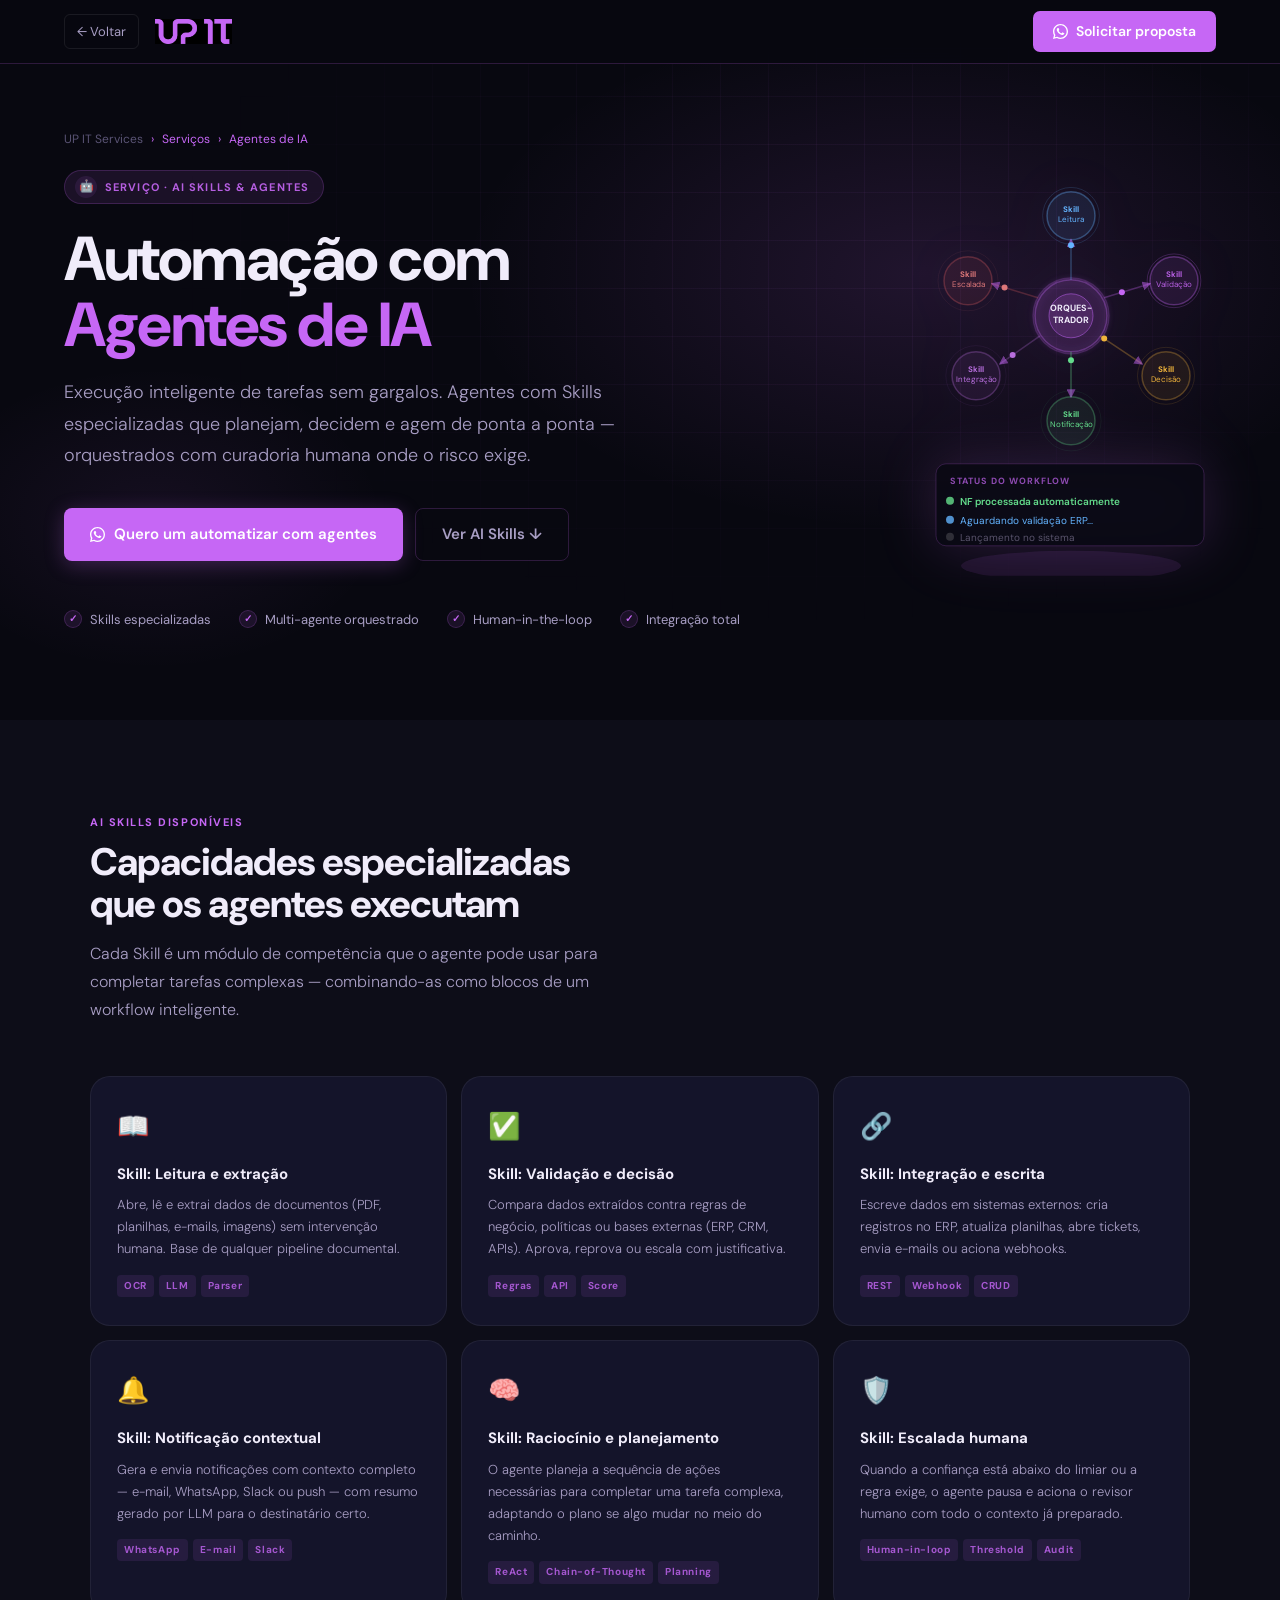
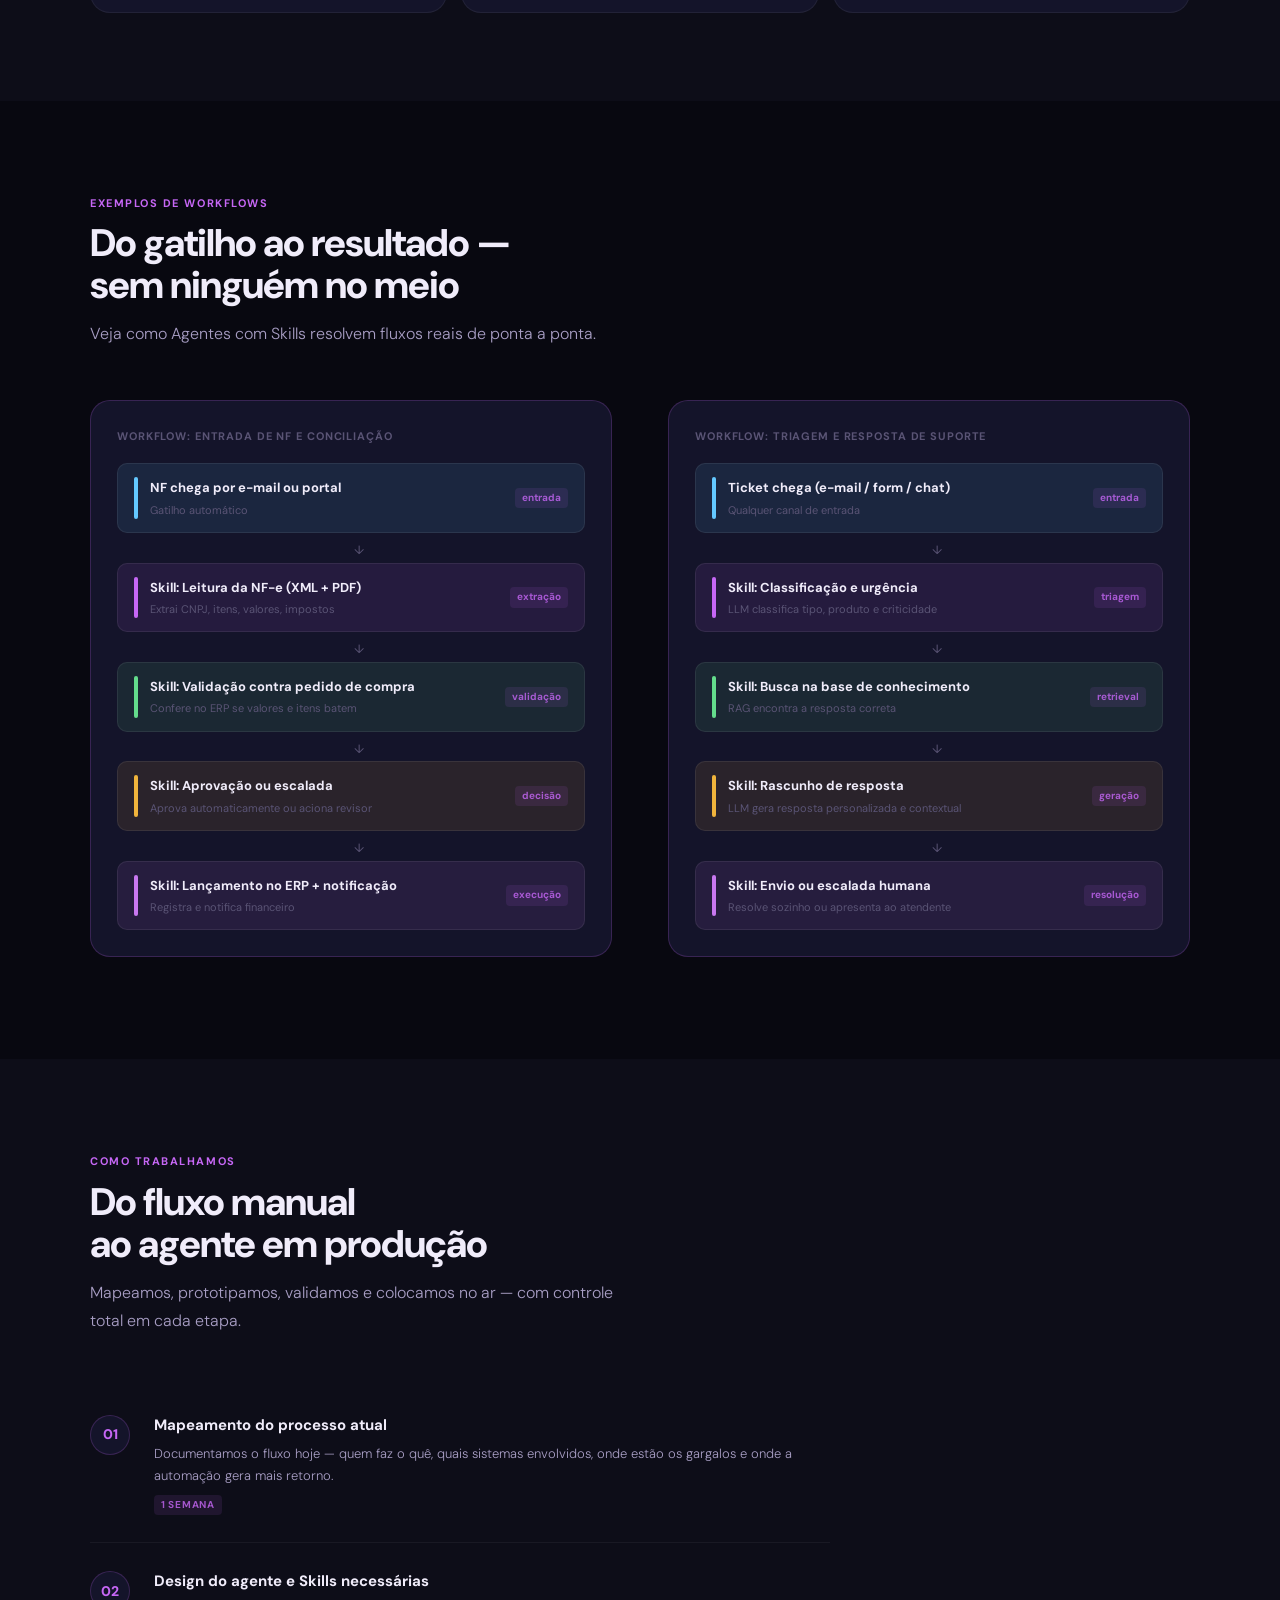
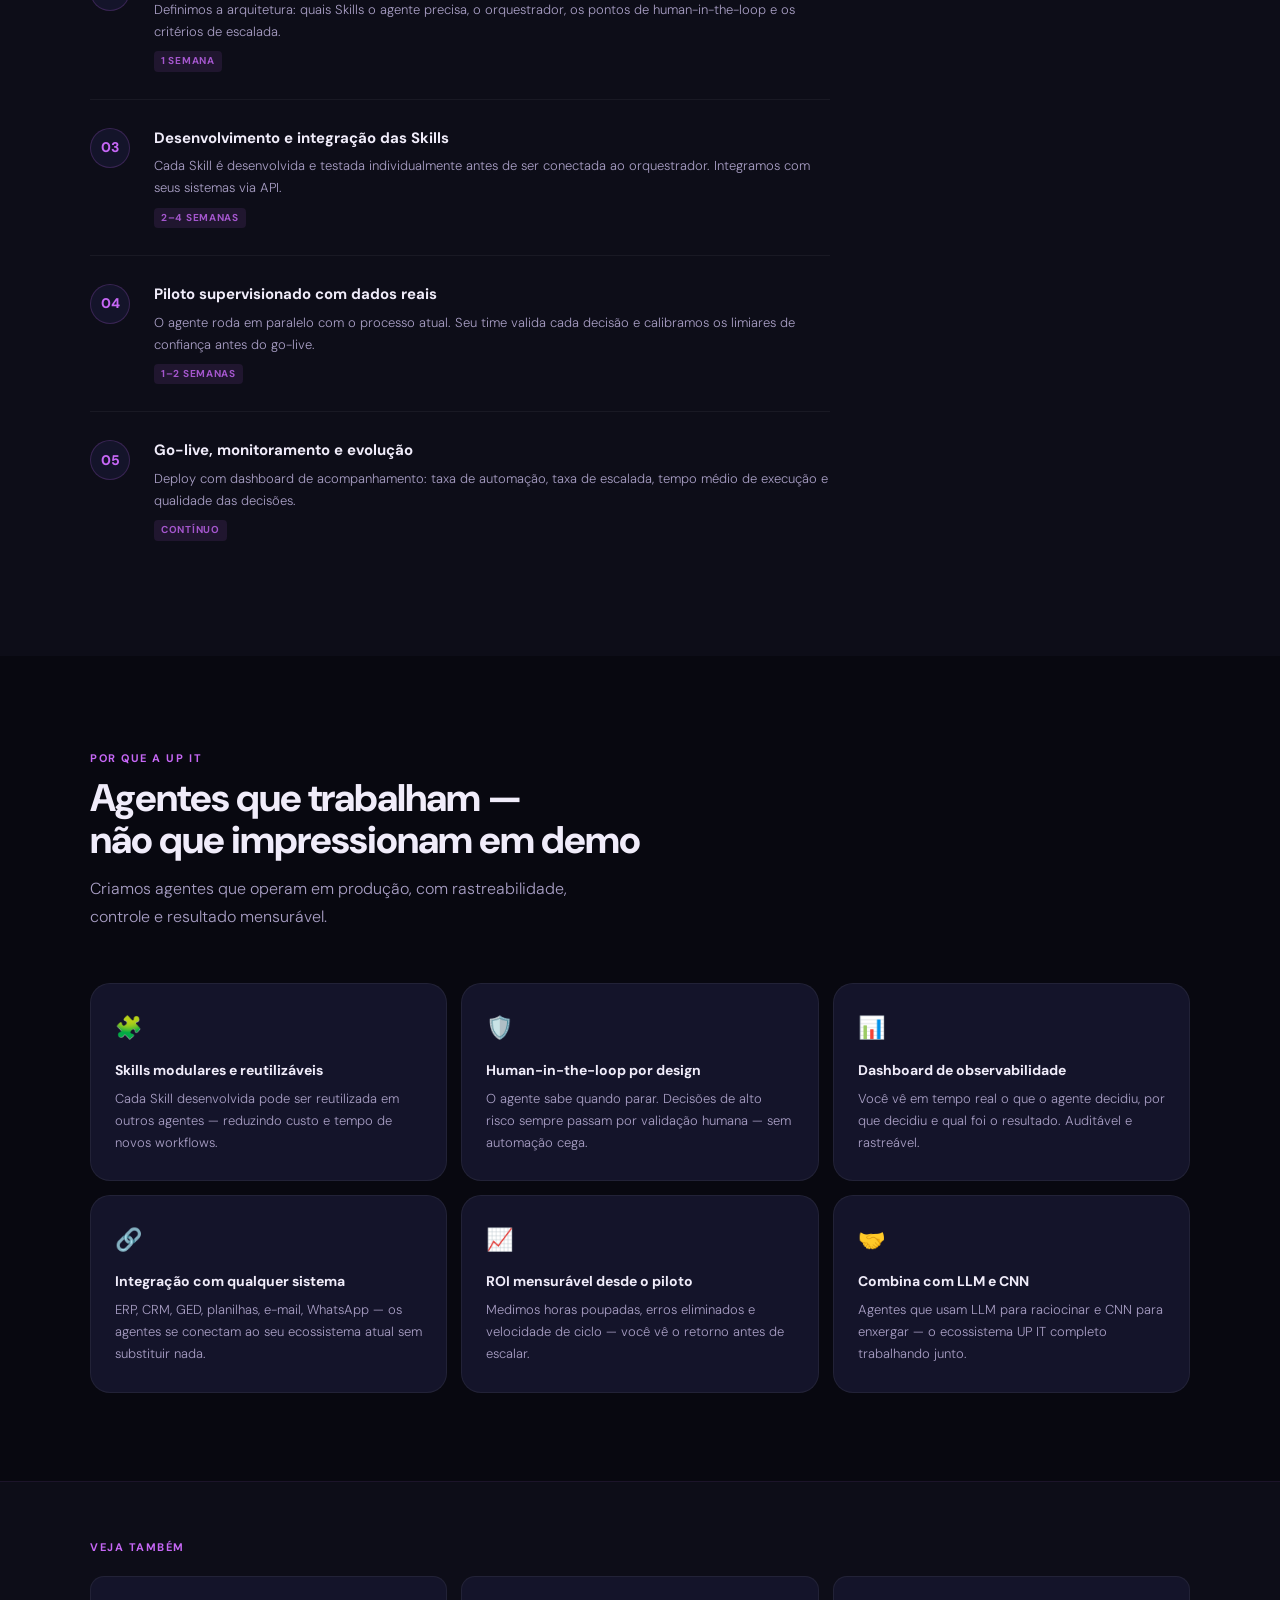
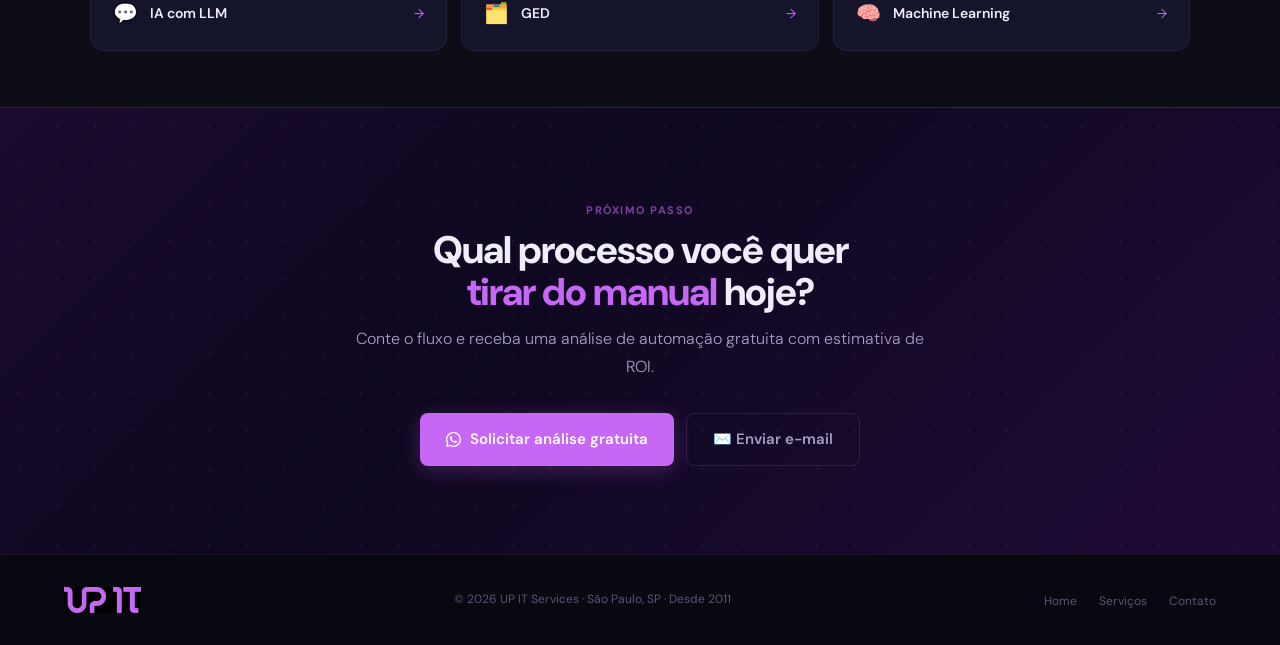
==== upit-agentes.html @ 04517df3 "Add initial landing pages" ====
<!DOCTYPE html>
<html lang="pt-BR">

<head>
  <meta charset="UTF-8">
  <meta name="viewport" content="width=device-width, initial-scale=1.0">
  <title>Automação com Agentes de IA (AI Skills) — UP IT Services</title>
  <meta name="description"
    content="Agentes de IA com Skills especializadas que executam tarefas complexas de ponta a ponta — sem gargalos humanos.">
  <link rel="preconnect" href="https://fonts.googleapis.com">
  <link rel="preconnect" href="https://fonts.gstatic.com" crossorigin>
  <link
    href="https://fonts.googleapis.com/css2?family=DM+Sans:opsz,wght@9..40,300;9..40,400;9..40,500;9..40,600;9..40,700;9..40,800&display=swap"
    rel="stylesheet">
  <style>
    *,
    *::before,
    *::after {
      box-sizing: border-box;
      margin: 0;
      padding: 0
    }

    :root {
      --pu: #c667f5;
      --pu-dim: rgba(198, 103, 245, .10);
      --pu-border: rgba(198, 103, 245, .20);
      --pu-glow: rgba(198, 103, 245, .28);
      --bg: #080810;
      --bg2: #0d0d18;
      --card: #14142a;
      --card2: #1a1a30;
      --t1: #f0ecfa;
      --t2: #a89ec4;
      --t3: #5a5475;
      --r: 12px;
      --rl: 20px;
    }

    html {
      scroll-behavior: smooth
    }

    body {
      background: var(--bg);
      color: var(--t1);
      font-family: 'DM Sans', sans-serif;
      font-size: 16px;
      line-height: 1.65;
      overflow-x: hidden;
      -webkit-font-smoothing: antialiased
    }

    nav {
      position: fixed;
      top: 0;
      left: 0;
      right: 0;
      z-index: 200;
      display: flex;
      align-items: center;
      justify-content: space-between;
      padding: 0 clamp(20px, 5vw, 72px);
      height: 64px;
      background: rgba(8, 8, 16, .85);
      backdrop-filter: blur(20px);
      border-bottom: 1px solid var(--pu-border)
    }

    .nav-left {
      display: flex;
      align-items: center;
      gap: 16px
    }

    .nav-back {
      display: inline-flex;
      align-items: center;
      gap: 7px;
      font-size: 13px;
      color: var(--t2);
      text-decoration: none;
      border: 1px solid rgba(255, 255, 255, .08);
      border-radius: 6px;
      padding: 6px 12px;
      transition: all .2s
    }

    .nav-back:hover {
      color: var(--t1);
      border-color: var(--pu-border)
    }

    .nav-cta {
      display: inline-flex;
      align-items: center;
      gap: 8px;
      background: var(--pu);
      color: #fff;
      font-size: 14px;
      font-weight: 600;
      padding: 9px 20px;
      border-radius: 7px;
      text-decoration: none;
      transition: opacity .2s, transform .15s
    }

    .nav-cta:hover {
      opacity: .88;
      transform: translateY(-1px)
    }

    .ico-wa {
      width: 15px;
      height: 15px;
      fill: currentColor;
      flex-shrink: 0
    }

    .hero {
      min-height: 78vh;
      display: flex;
      align-items: center;
      padding: 112px clamp(20px, 5vw, 72px) 72px;
      position: relative;
      overflow: hidden
    }

    .hero::before {
      content: '';
      position: absolute;
      inset: 0;
      pointer-events: none;
      background: radial-gradient(ellipse 55% 55% at 72% 38%, rgba(198, 103, 245, .13) 0%, transparent 65%),
        radial-gradient(ellipse 30% 35% at 12% 72%, rgba(198, 103, 245, .07) 0%, transparent 60%);
    }

    .hero::after {
      content: '';
      position: absolute;
      inset: 0;
      pointer-events: none;
      background-image: linear-gradient(rgba(198, 103, 245, .05) 1px, transparent 1px), linear-gradient(90deg, rgba(198, 103, 245, .05) 1px, transparent 1px);
      background-size: 48px 48px;
      mask-image: radial-gradient(ellipse 70% 70% at 65% 35%, black 20%, transparent 75%);
    }

    .hero-inner {
      position: relative;
      z-index: 2;
      max-width: 1200px;
      width: 100%;
      margin: 0 auto;
      display: grid;
      grid-template-columns: 1fr 300px;
      gap: 80px;
      align-items: center
    }

    .breadcrumb {
      display: flex;
      align-items: center;
      gap: 8px;
      font-size: 12px;
      color: var(--t3);
      margin-bottom: 20px;
      animation: up .6s ease both
    }

    .breadcrumb a {
      color: var(--t3);
      text-decoration: none;
      transition: color .2s
    }

    .breadcrumb a:hover {
      color: var(--pu)
    }

    .breadcrumb span {
      color: var(--pu)
    }

    .svc-eyebrow {
      display: inline-flex;
      align-items: center;
      gap: 8px;
      border: 1px solid var(--pu-border);
      background: var(--pu-dim);
      border-radius: 100px;
      padding: 5px 14px 5px 10px;
      margin-bottom: 22px;
      animation: up .6s .06s ease both
    }

    .svc-eyebrow-icon {
      width: 22px;
      height: 22px;
      border-radius: 50%;
      background: var(--pu-dim);
      display: flex;
      align-items: center;
      justify-content: center;
      font-size: 12px
    }

    .svc-eyebrow span {
      font-size: 11px;
      font-weight: 700;
      color: rgba(198, 103, 245, .9);
      letter-spacing: .1em;
      text-transform: uppercase
    }

    h1 {
      font-size: clamp(34px, 5vw, 62px);
      font-weight: 800;
      line-height: 1.06;
      letter-spacing: -1.5px;
      color: var(--t1);
      margin-bottom: 20px;
      animation: up .6s .12s ease both
    }

    h1 .pu {
      color: var(--pu)
    }

    .hero-desc {
      font-size: 18px;
      font-weight: 300;
      color: var(--t2);
      max-width: 560px;
      line-height: 1.75;
      margin-bottom: 36px;
      animation: up .6s .18s ease both
    }

    .hero-actions {
      display: flex;
      gap: 12px;
      flex-wrap: wrap;
      animation: up .6s .24s ease both
    }

    .btn {
      display: inline-flex;
      align-items: center;
      gap: 9px;
      padding: 13px 26px;
      border-radius: 8px;
      font-size: 15px;
      font-weight: 600;
      font-family: 'DM Sans', sans-serif;
      text-decoration: none;
      transition: all .2s;
      white-space: nowrap
    }

    .btn-fill {
      background: var(--pu);
      color: #fff;
      box-shadow: 0 4px 20px rgba(198, 103, 245, .25)
    }

    .btn-fill:hover {
      opacity: .88;
      transform: translateY(-2px);
      box-shadow: 0 10px 32px var(--pu-glow)
    }

    .btn-ghost {
      background: transparent;
      border: 1px solid var(--pu-border);
      color: var(--t2)
    }

    .btn-ghost:hover {
      border-color: rgba(198, 103, 245, .5);
      background: var(--pu-dim);
      color: var(--t1)
    }

    .trust-strip {
      display: flex;
      gap: 28px;
      margin-top: 48px;
      flex-wrap: wrap;
      animation: up .6s .3s ease both
    }

    .trust-item {
      display: flex;
      align-items: center;
      gap: 8px;
      font-size: 13px;
      color: var(--t2)
    }

    .trust-item::before {
      content: '✓';
      width: 18px;
      height: 18px;
      border-radius: 50%;
      background: var(--pu-dim);
      border: 1px solid var(--pu-border);
      display: flex;
      align-items: center;
      justify-content: center;
      font-size: 10px;
      color: var(--pu);
      font-weight: 800;
      flex-shrink: 0
    }

    @keyframes up {
      from {
        opacity: 0;
        transform: translateY(20px)
      }

      to {
        opacity: 1;
        transform: none
      }
    }

    .reveal {
      opacity: 0;
      transform: translateY(20px);
      transition: opacity .55s ease, transform .55s ease
    }

    .reveal.on {
      opacity: 1;
      transform: none
    }

    section {
      padding: 88px clamp(20px, 5vw, 72px)
    }

    .smax {
      max-width: 1100px;
      margin: 0 auto
    }

    .eyebrow {
      display: inline-block;
      font-size: 11px;
      font-weight: 700;
      letter-spacing: .14em;
      text-transform: uppercase;
      color: var(--pu);
      margin-bottom: 10px
    }

    h2 {
      font-size: clamp(26px, 3vw, 40px);
      font-weight: 800;
      letter-spacing: -1px;
      color: var(--t1);
      line-height: 1.1;
      margin-bottom: 14px
    }

    .slead {
      font-size: 16px;
      font-weight: 300;
      color: var(--t2);
      max-width: 540px;
      line-height: 1.75;
      margin-bottom: 52px
    }

    .grid3 {
      display: grid;
      grid-template-columns: repeat(auto-fit, minmax(300px, 1fr));
      gap: 14px
    }

    .grid2 {
      display: grid;
      grid-template-columns: 1fr 1fr;
      gap: 56px;
      align-items: start
    }

    @media(max-width:760px) {
      .grid2 {
        grid-template-columns: 1fr
      }
    }

    .card {
      background: var(--card);
      border: 1px solid rgba(255, 255, 255, .06);
      border-radius: var(--rl);
      padding: 28px 26px;
      position: relative;
      overflow: hidden;
      transition: border-color .25s, transform .25s
    }

    .card::after {
      content: '';
      position: absolute;
      top: 0;
      left: 0;
      right: 0;
      height: 2px;
      background: linear-gradient(90deg, var(--pu), transparent);
      opacity: 0;
      transition: opacity .25s
    }

    .card:hover {
      border-color: var(--pu-border);
      transform: translateY(-3px)
    }

    .card:hover::after {
      opacity: 1
    }

    .card-icon {
      font-size: 26px;
      margin-bottom: 14px
    }

    .card h3 {
      font-size: 15px;
      font-weight: 700;
      color: var(--t1);
      margin-bottom: 8px
    }

    .card p {
      font-size: 13px;
      font-weight: 300;
      color: var(--t2);
      line-height: 1.7
    }

    .tags {
      display: flex;
      flex-wrap: wrap;
      gap: 5px;
      margin-top: 14px
    }

    .tag {
      font-size: 10px;
      font-weight: 700;
      letter-spacing: .06em;
      color: rgba(198, 103, 245, .8);
      background: var(--pu-dim);
      border-radius: 4px;
      padding: 3px 7px
    }

    .sector {
      font-size: 10px;
      font-weight: 700;
      letter-spacing: .1em;
      text-transform: uppercase;
      color: rgba(198, 103, 245, .75);
      background: var(--pu-dim);
      border-radius: 4px;
      padding: 3px 8px;
      align-self: flex-start;
      display: inline-block;
      margin-bottom: 8px
    }

    .process-steps {
      display: flex;
      flex-direction: column;
      max-width: 740px
    }

    .pstep {
      display: flex;
      gap: 24px;
      align-items: flex-start;
      padding: 26px 0;
      border-bottom: 1px solid rgba(255, 255, 255, .05)
    }

    .pstep:last-child {
      border-bottom: none
    }

    .pstep:hover .pnum {
      background: var(--pu);
      color: #fff;
      border-color: var(--pu)
    }

    .pnum {
      flex-shrink: 0;
      width: 40px;
      height: 40px;
      border-radius: 50%;
      background: var(--card);
      border: 1px solid var(--pu-border);
      display: flex;
      align-items: center;
      justify-content: center;
      font-size: 14px;
      font-weight: 800;
      color: var(--pu);
      transition: all .2s;
      margin-top: 2px
    }

    .pstep h3 {
      font-size: 15px;
      font-weight: 700;
      color: var(--t1);
      margin-bottom: 5px
    }

    .pstep p {
      font-size: 13px;
      font-weight: 300;
      color: var(--t2);
      line-height: 1.7
    }

    .ptag {
      display: inline-block;
      font-size: 10px;
      font-weight: 700;
      letter-spacing: .07em;
      text-transform: uppercase;
      color: rgba(198, 103, 245, .8);
      background: var(--pu-dim);
      border-radius: 4px;
      padding: 2px 7px;
      margin-top: 8px
    }

    .diffs-grid {
      display: grid;
      grid-template-columns: repeat(3, 1fr);
      gap: 14px
    }

    @media(max-width:760px) {
      .diffs-grid {
        grid-template-columns: 1fr
      }
    }

    .diff-card {
      background: var(--card);
      border: 1px solid rgba(255, 255, 255, .06);
      border-radius: var(--rl);
      padding: 26px 24px;
      transition: border-color .2s
    }

    .diff-card:hover {
      border-color: var(--pu-border)
    }

    .diff-card .di {
      font-size: 22px;
      margin-bottom: 12px
    }

    .diff-card h3 {
      font-size: 14px;
      font-weight: 700;
      color: var(--t1);
      margin-bottom: 6px
    }

    .diff-card p {
      font-size: 13px;
      font-weight: 300;
      color: var(--t2);
      line-height: 1.7
    }

    .tech-group {
      margin-bottom: 24px
    }

    .tgl {
      font-size: 11px;
      font-weight: 700;
      letter-spacing: .1em;
      text-transform: uppercase;
      color: var(--t3);
      margin-bottom: 10px
    }

    .tech-pills {
      display: flex;
      flex-wrap: wrap;
      gap: 8px
    }

    .tpill {
      font-size: 12px;
      font-weight: 500;
      color: var(--t2);
      background: var(--card);
      border: 1px solid rgba(255, 255, 255, .07);
      border-radius: 6px;
      padding: 7px 13px;
      transition: all .2s;
      cursor: default
    }

    .tpill:hover,
    .tpill.h {
      color: rgba(198, 103, 245, .9);
      background: var(--pu-dim);
      border-color: var(--pu-border)
    }

    .flow-card {
      background: var(--card);
      border: 1px solid var(--pu-border);
      border-radius: var(--rl);
      padding: 26px
    }

    .flow-title {
      font-size: 11px;
      font-weight: 700;
      letter-spacing: .08em;
      text-transform: uppercase;
      color: var(--t3);
      margin-bottom: 18px
    }

    .fl {
      border-radius: 10px;
      padding: 13px 16px;
      margin-bottom: 8px;
      display: flex;
      align-items: center;
      gap: 12px;
      border: 1px solid rgba(255, 255, 255, .07);
      transition: border-color .2s, transform .15s;
      cursor: default
    }

    .fl:last-child {
      margin-bottom: 0
    }

    .fl:hover {
      border-color: var(--pu-border);
      transform: translateX(4px)
    }

    .fl-bar {
      width: 4px;
      border-radius: 2px;
      align-self: stretch;
      flex-shrink: 0
    }

    .fa {
      background: rgba(100, 200, 255, .1)
    }

    .fa .fl-bar {
      background: #64c8ff
    }

    .fb {
      background: rgba(198, 103, 245, .1)
    }

    .fb .fl-bar {
      background: var(--pu)
    }

    .fc {
      background: rgba(100, 220, 140, .1)
    }

    .fc .fl-bar {
      background: #64dc8c
    }

    .fd {
      background: rgba(240, 180, 60, .1)
    }

    .fd .fl-bar {
      background: #f0b43c
    }

    .fe {
      background: rgba(200, 120, 240, .1)
    }

    .fe .fl-bar {
      background: #c878f0
    }

    .fl-name {
      font-size: 13px;
      font-weight: 700;
      color: var(--t1)
    }

    .fl-desc {
      font-size: 11px;
      color: var(--t3);
      margin-top: 2px
    }

    .fl-tag {
      font-size: 10px;
      font-weight: 700;
      padding: 2px 7px;
      border-radius: 4px;
      background: var(--pu-dim);
      color: rgba(198, 103, 245, .8)
    }

    .fl-arrow {
      text-align: center;
      color: var(--t3);
      font-size: 12px;
      padding-left: 16px;
      margin: 2px 0
    }

    .cta-final {
      background: linear-gradient(135deg, #1a0a2e 0%, #0f0820 40%, #1e0a35 100%);
      border-top: 1px solid var(--pu-border);
      padding: 88px clamp(20px, 5vw, 72px);
      text-align: center;
      position: relative;
      overflow: hidden
    }

    .cta-final::before {
      content: '';
      position: absolute;
      inset: 0;
      background-image: radial-gradient(circle, rgba(198, 103, 245, .1) 1px, transparent 1px);
      background-size: 38px 38px;
      pointer-events: none
    }

    .cta-inner {
      position: relative;
      z-index: 1;
      max-width: 580px;
      margin: 0 auto
    }

    .cta-inner h2 {
      margin-bottom: 12px
    }

    .cta-inner .pu {
      color: var(--pu)
    }

    .cta-inner p {
      font-size: 16px;
      font-weight: 300;
      color: var(--t2);
      margin-bottom: 32px;
      line-height: 1.75
    }

    .cta-actions {
      display: flex;
      gap: 12px;
      justify-content: center;
      flex-wrap: wrap
    }

    footer {
      background: var(--bg);
      border-top: 1px solid rgba(198, 103, 245, .1);
      padding: 32px clamp(20px, 5vw, 72px);
      display: flex;
      flex-wrap: wrap;
      justify-content: space-between;
      align-items: center;
      gap: 16px
    }

    footer p {
      font-size: 12px;
      color: var(--t3)
    }

    .flinks {
      display: flex;
      gap: 22px;
      list-style: none
    }

    .flinks a {
      font-size: 12px;
      color: var(--t3);
      text-decoration: none;
      transition: color .2s
    }

    .flinks a:hover {
      color: var(--t2)
    }

    @media(max-width:600px) {
      .nav-cta span {
        display: none
      }
    }


    .chat-bubble {
      border-radius: 14px;
      padding: 12px 16px;
      font-size: 12px;
      line-height: 1.5;
      animation: float 4s ease-in-out infinite
    }

    .cb-user {
      background: var(--card2);
      border: 1px solid var(--pu-border);
      color: var(--t2);
      border-bottom-right-radius: 4px;
      align-self: flex-end;
      animation-delay: .5s
    }

    .cb-ai {
      background: rgba(198, 103, 245, .12);
      border: 1px solid var(--pu-border);
      color: var(--t1);
      border-bottom-left-radius: 4px
    }

    .cb-ai strong {
      color: var(--pu);
      display: block;
      font-size: 10px;
      font-weight: 700;
      letter-spacing: .06em;
      text-transform: uppercase;
      margin-bottom: 4px
    }

    .cb-typing {
      display: flex;
      gap: 4px;
      padding: 10px 14px
    }

    .cb-typing span {
      width: 7px;
      height: 7px;
      border-radius: 50%;
      background: var(--pu);
      animation: blink 1.2s infinite
    }

    .cb-typing span:nth-child(2) {
      animation-delay: .2s
    }

    .cb-typing span:nth-child(3) {
      animation-delay: .4s
    }

    @keyframes blink {

      0%,
      80%,
      100% {
        opacity: .2
      }

      40% {
        opacity: 1
      }
    }

    @keyframes float {

      0%,
      100% {
        transform: translateY(0)
      }

      50% {
        transform: translateY(-8px)
      }
    }

    .also {
      background: var(--bg2);
      padding: 56px clamp(20px, 5vw, 72px);
      border-top: 1px solid rgba(198, 103, 245, .08)
    }

    .also-inner {
      max-width: 1100px;
      margin: 0 auto
    }

    .also-label {
      font-size: 11px;
      font-weight: 700;
      letter-spacing: .14em;
      text-transform: uppercase;
      color: var(--pu);
      margin-bottom: 20px;
      display: block
    }

    .also-grid {
      display: flex;
      gap: 14px;
      flex-wrap: wrap
    }

    .also-card {
      flex: 1;
      min-width: 200px;
      background: var(--card);
      border: 1px solid rgba(255, 255, 255, .06);
      border-radius: 14px;
      padding: 20px 22px;
      text-decoration: none;
      display: flex;
      align-items: center;
      gap: 12px;
      transition: border-color .2s, transform .2s
    }

    .also-card:hover {
      border-color: var(--pu-border);
      transform: translateY(-2px)
    }

    .also-icon {
      font-size: 20px;
      flex-shrink: 0
    }

    .also-name {
      font-size: 14px;
      font-weight: 600;
      color: var(--t1)
    }

    .also-arr {
      font-size: 13px;
      color: var(--pu);
      margin-left: auto
    }


    .hero {
      min-height: 80vh;
      display: flex;
      align-items: center;
      padding: 120px clamp(20px, 5vw, 72px) 80px;
      position: relative;
      overflow: hidden
    }

    /* agentes hero visual */
    .hero-agt-visual {
      position: absolute;
      right: 0;
      top: 50%;
      transform: translateY(-50%);
      z-index: 1;
      pointer-events: none;
      width: 290px
    }

    @media(max-width:900px) {
      .hero-inner {
        grid-template-columns: 1fr;
        gap: 48px
      }

      .hero-agt-visual {
        display: none
      }
    }

    .agt-svg-wrap {
      filter: drop-shadow(0 0 28px rgba(198, 103, 245, .2));
      animation: agtfloat 4.5s ease-in-out infinite
    }

    @keyframes agtfloat {

      0%,
      100% {
        transform: translateY(0)
      }

      50% {
        transform: translateY(-10px)
      }
    }
  </style>
</head>

<body>
  <nav>
    <div class="nav-left">
      <a href="upit-landingpage-v3.html" class="nav-back">← Voltar</a>
      <a href="upit-landingpage-v3.html"><img
          src="[data-uri]"
          alt="UP IT Services" style="height:26px;width:auto;display:block;object-fit:contain"></a>
    </div>
    <a href="https://wa.me/5511992052669?text=Olá%2C+Up+It!+Tenho+interesse+em+Automação+com+Agentes+de+IA."
      class="nav-cta" aria-label="Falar com a UP IT Services pelo WhatsApp" target="_blank" rel="noopener noreferrer"><svg class="ico-wa" viewBox="0 0 24 24">
        <path
          d="M17.472 14.382c-.297-.149-1.758-.867-2.03-.967-.273-.099-.471-.148-.67.15-.197.297-.767.966-.94 1.164-.173.199-.347.223-.644.075-.297-.15-1.255-.463-2.39-1.475-.883-.788-1.48-1.761-1.653-2.059-.173-.297-.018-.458.13-.606.134-.133.298-.347.446-.52.149-.174.198-.298.298-.497.099-.198.05-.371-.025-.52-.075-.149-.669-1.612-.916-2.207-.242-.579-.487-.5-.669-.51-.173-.008-.371-.01-.57-.01-.198 0-.52.074-.792.372-.272.297-1.04 1.016-1.04 2.479 0 1.462 1.065 2.875 1.213 3.074.149.198 2.096 3.2 5.077 4.487.709.306 1.262.489 1.694.625.712.227 1.36.195 1.871.118.571-.085 1.758-.719 2.006-1.413.248-.694.248-1.289.173-1.413-.074-.124-.272-.198-.57-.347zM12 0C5.373 0 0 5.373 0 12c0 2.117.554 4.103 1.523 5.83L0 24l6.335-1.661A11.945 11.945 0 0012 24c6.627 0 12-5.373 12-12S18.627 0 12 0zm0 21.818a9.797 9.797 0 01-5.001-1.374l-.358-.213-3.761.986 1.003-3.669-.234-.377A9.795 9.795 0 012.182 12C2.182 6.59 6.59 2.182 12 2.182S21.818 6.59 21.818 12 17.41 21.818 12 21.818z" />
      </svg><span>Solicitar proposta</span></a>
  </nav>

  <section class="hero">
    <div class="hero-inner">
      <div>
        <div class="breadcrumb"><a href="upit-landingpage-v3.html">UP IT
            Services</a><span>›</span><span>Serviços</span><span>›</span><span>Agentes de IA</span></div>
        <div class="svc-eyebrow">
          <div class="svc-eyebrow-icon">🤖</div><span>Serviço · AI Skills &amp; Agentes</span>
        </div>
        <h1>Automação com<br><span class="pu">Agentes de IA</span></h1>
        <p class="hero-desc">Execução inteligente de tarefas sem gargalos. Agentes com Skills especializadas que planejam,
          decidem e agem de ponta a ponta — orquestrados com curadoria humana onde o risco exige.</p>
        <div class="hero-actions">
          <a href="https://wa.me/5511992052669?text=Olá%2C+Up+It!+Tenho+interesse+em+Automação+com+Agentes+de+IA."
            class="btn btn-fill" target="_blank" rel="noopener noreferrer"><svg class="ico-wa" viewBox="0 0 24 24">
              <path
                d="M17.472 14.382c-.297-.149-1.758-.867-2.03-.967-.273-.099-.471-.148-.67.15-.197.297-.767.966-.94 1.164-.173.199-.347.223-.644.075-.297-.15-1.255-.463-2.39-1.475-.883-.788-1.48-1.761-1.653-2.059-.173-.297-.018-.458.13-.606.134-.133.298-.347.446-.52.149-.174.198-.298.298-.497.099-.198.05-.371-.025-.52-.075-.149-.669-1.612-.916-2.207-.242-.579-.487-.5-.669-.51-.173-.008-.371-.01-.57-.01-.198 0-.52.074-.792.372-.272.297-1.04 1.016-1.04 2.479 0 1.462 1.065 2.875 1.213 3.074.149.198 2.096 3.2 5.077 4.487.709.306 1.262.489 1.694.625.712.227 1.36.195 1.871.118.571-.085 1.758-.719 2.006-1.413.248-.694.248-1.289.173-1.413-.074-.124-.272-.198-.57-.347zM12 0C5.373 0 0 5.373 0 12c0 2.117.554 4.103 1.523 5.83L0 24l6.335-1.661A11.945 11.945 0 0012 24c6.627 0 12-5.373 12-12S18.627 0 12 0zm0 21.818a9.797 9.797 0 01-5.001-1.374l-.358-.213-3.761.986 1.003-3.669-.234-.377A9.795 9.795 0 012.182 12C2.182 6.59 6.59 2.182 12 2.182S21.818 6.59 21.818 12 17.41 21.818 12 21.818z" />
            </svg>Quero um automatizar com agentes</a>
          <a href="#skills" class="btn btn-ghost">Ver AI Skills ↓</a>
        </div>
        <div class="trust-strip">
          <div class="trust-item">Skills especializadas</div>
          <div class="trust-item">Multi-agente orquestrado</div>
          <div class="trust-item">Human-in-the-loop</div>
          <div class="trust-item">Integração total</div>
        </div>
      </div>
      <div class="hero-agt-visual" aria-hidden="true">
      <div class="agt-svg-wrap">
        <svg width="290" height="400" viewBox="0 0 290 400" fill="none" xmlns="http://www.w3.org/2000/svg">
          <defs>
            <filter id="agtglow">
              <feGaussianBlur stdDeviation="3" result="b" />
              <feMerge>
                <feMergeNode in="b" />
                <feMergeNode in="SourceGraphic" />
              </feMerge>
            </filter>
            <marker id="agtarr" markerWidth="6" markerHeight="6" refX="5" refY="3" orient="auto">
              <path d="M0,0 L6,3 L0,6 Z" fill="rgba(198,103,245,0.5)" />
            </marker>
          </defs>
          <circle cx="145" cy="140" r="36" fill="rgba(198,103,245,0.08)" stroke="rgba(198,103,245,0.35)"
            stroke-width="1.5" filter="url(#agtglow)" />
          <circle cx="145" cy="140" r="36" fill="none" stroke="rgba(198,103,245,0.5)" stroke-width="1.5" opacity="0">
            <animate attributeName="r" values="36;50;36" dur="3s" repeatCount="indefinite" />
            <animate attributeName="opacity" values="0.5;0;0.5" dur="3s" repeatCount="indefinite" />
          </circle>
          <circle cx="145" cy="140" r="22" fill="rgba(198,103,245,0.15)" stroke="rgba(198,103,245,0.5)"
            stroke-width="1" />
          <text x="145" y="135" font-size="9" fill="#f0ecfa" font-family="DM Sans,sans-serif" font-weight="700"
            text-anchor="middle">ORQUES-</text>
          <text x="145" y="147" font-size="9" fill="#f0ecfa" font-family="DM Sans,sans-serif" font-weight="700"
            text-anchor="middle">TRADOR</text>
          <circle cx="145" cy="40" r="24" fill="rgba(100,180,255,0.1)" stroke="rgba(100,180,255,0.35)"
            stroke-width="1.5" />
          <circle cx="145" cy="40" r="24" fill="none" stroke="rgba(100,180,255,0.6)" stroke-width="1" opacity="0">
            <animate attributeName="r" values="24;32;24" dur="2.2s" repeatCount="indefinite" />
            <animate attributeName="opacity" values="0.6;0;0.6" dur="2.2s" repeatCount="indefinite" />
          </circle>
          <text x="145" y="36" font-size="8" fill="#64b4ff" font-family="DM Sans,sans-serif" font-weight="700"
            text-anchor="middle">Skill</text>
          <text x="145" y="46" font-size="8" fill="#64b4ff" font-family="DM Sans,sans-serif"
            text-anchor="middle">Leitura</text>
          <circle cx="248" cy="105" r="24" fill="rgba(198,103,245,0.1)" stroke="rgba(198,103,245,0.35)"
            stroke-width="1.5" />
          <circle cx="248" cy="105" r="24" fill="none" stroke="rgba(198,103,245,0.6)" stroke-width="1" opacity="0">
            <animate attributeName="r" values="24;32;24" dur="2.8s" begin="0.5s" repeatCount="indefinite" />
            <animate attributeName="opacity" values="0.6;0;0.6" dur="2.8s" begin="0.5s" repeatCount="indefinite" />
          </circle>
          <text x="248" y="101" font-size="8" fill="rgba(198,103,245,0.9)" font-family="DM Sans,sans-serif"
            font-weight="700" text-anchor="middle">Skill</text>
          <text x="248" y="111" font-size="8" fill="rgba(198,103,245,0.9)" font-family="DM Sans,sans-serif"
            text-anchor="middle">Validação</text>
          <circle cx="240" cy="200" r="24" fill="rgba(240,180,60,0.08)" stroke="rgba(240,180,60,0.3)"
            stroke-width="1.5" />
          <circle cx="240" cy="200" r="24" fill="none" stroke="rgba(240,180,60,0.5)" stroke-width="1" opacity="0">
            <animate attributeName="r" values="24;32;24" dur="2.5s" begin="1s" repeatCount="indefinite" />
            <animate attributeName="opacity" values="0.6;0;0.6" dur="2.5s" begin="1s" repeatCount="indefinite" />
          </circle>
          <text x="240" y="196" font-size="8" fill="#f0b43c" font-family="DM Sans,sans-serif" font-weight="700"
            text-anchor="middle">Skill</text>
          <text x="240" y="206" font-size="8" fill="#f0b43c" font-family="DM Sans,sans-serif"
            text-anchor="middle">Decisão</text>
          <circle cx="145" cy="245" r="24" fill="rgba(100,220,140,0.08)" stroke="rgba(100,220,140,0.3)"
            stroke-width="1.5" />
          <circle cx="145" cy="245" r="24" fill="none" stroke="rgba(100,220,140,0.5)" stroke-width="1" opacity="0">
            <animate attributeName="r" values="24;32;24" dur="2.1s" begin="1.5s" repeatCount="indefinite" />
            <animate attributeName="opacity" values="0.6;0;0.6" dur="2.1s" begin="1.5s" repeatCount="indefinite" />
          </circle>
          <text x="145" y="241" font-size="8" fill="#64dc8c" font-family="DM Sans,sans-serif" font-weight="700"
            text-anchor="middle">Skill</text>
          <text x="145" y="251" font-size="8" fill="#64dc8c" font-family="DM Sans,sans-serif"
            text-anchor="middle">Notificação</text>
          <circle cx="42" cy="105" r="24" fill="rgba(240,100,100,0.08)" stroke="rgba(240,100,100,0.28)"
            stroke-width="1.5" />
          <circle cx="42" cy="105" r="24" fill="none" stroke="rgba(240,130,130,0.5)" stroke-width="1" opacity="0">
            <animate attributeName="r" values="24;32;24" dur="3.2s" begin="0.8s" repeatCount="indefinite" />
            <animate attributeName="opacity" values="0.6;0;0.6" dur="3.2s" begin="0.8s" repeatCount="indefinite" />
          </circle>
          <text x="42" y="101" font-size="8" fill="rgba(240,130,130,0.9)" font-family="DM Sans,sans-serif"
            font-weight="700" text-anchor="middle">Skill</text>
          <text x="42" y="111" font-size="8" fill="rgba(240,130,130,0.9)" font-family="DM Sans,sans-serif"
            text-anchor="middle">Escalada</text>
          <circle cx="50" cy="200" r="24" fill="rgba(200,120,240,0.08)" stroke="rgba(200,120,240,0.28)"
            stroke-width="1.5" />
          <circle cx="50" cy="200" r="24" fill="none" stroke="rgba(200,120,240,0.5)" stroke-width="1" opacity="0">
            <animate attributeName="r" values="24;32;24" dur="2.6s" begin="1.2s" repeatCount="indefinite" />
            <animate attributeName="opacity" values="0.6;0;0.6" dur="2.6s" begin="1.2s" repeatCount="indefinite" />
          </circle>
          <text x="50" y="196" font-size="8" fill="rgba(200,120,240,0.9)" font-family="DM Sans,sans-serif"
            font-weight="700" text-anchor="middle">Skill</text>
          <text x="50" y="206" font-size="8" fill="rgba(200,120,240,0.9)" font-family="DM Sans,sans-serif"
            text-anchor="middle">Integração</text>
          <line x1="145" y1="104" x2="145" y2="64" stroke="rgba(100,180,255,0.3)" stroke-width="1.5"
            marker-end="url(#agtarr)" />
          <circle r="3" fill="#64b4ff">
            <animateMotion path="M145,104 L145,64" dur="1.5s" repeatCount="indefinite" />
          </circle>
          <line x1="178" y1="122" x2="224" y2="108" stroke="rgba(198,103,245,0.3)" stroke-width="1.5"
            marker-end="url(#agtarr)" />
          <circle r="3" fill="#c667f5">
            <animateMotion path="M178,122 L224,108" dur="1.8s" begin="0.3s" repeatCount="indefinite" />
          </circle>
          <line x1="174" y1="160" x2="216" y2="188" stroke="rgba(240,180,60,0.3)" stroke-width="1.5"
            marker-end="url(#agtarr)" />
          <circle r="3" fill="#f0b43c">
            <animateMotion path="M174,160 L216,188" dur="2s" begin="0.6s" repeatCount="indefinite" />
          </circle>
          <line x1="145" y1="176" x2="145" y2="221" stroke="rgba(100,220,140,0.35)" stroke-width="1.5"
            marker-end="url(#agtarr)" />
          <circle r="3" fill="#64dc8c">
            <animateMotion path="M145,176 L145,221" dur="1.6s" begin="0.9s" repeatCount="indefinite" />
          </circle>
          <line x1="112" y1="122" x2="66" y2="108" stroke="rgba(240,100,100,0.25)" stroke-width="1.5"
            marker-end="url(#agtarr)" />
          <circle r="3" fill="rgba(240,130,130,0.9)">
            <animateMotion path="M112,122 L66,108" dur="2.2s" begin="1.2s" repeatCount="indefinite" />
          </circle>
          <line x1="114" y1="160" x2="74" y2="188" stroke="rgba(200,120,240,0.25)" stroke-width="1.5"
            marker-end="url(#agtarr)" />
          <circle r="3" fill="rgba(200,120,240,0.9)">
            <animateMotion path="M114,160 L74,188" dur="1.9s" begin="1.5s" repeatCount="indefinite" />
          </circle>
          <rect x="10" y="288" width="268" height="82" rx="10" fill="rgba(10,10,20,0.92)" stroke="rgba(198,103,245,0.2)"
            stroke-width="1" />
          <text x="24" y="308" font-size="9" fill="rgba(198,103,245,0.7)" font-family="DM Sans,sans-serif"
            font-weight="700" letter-spacing="1">STATUS DO WORKFLOW</text>
          <circle cx="24" cy="325" r="4" fill="#64dc8c">
            <animate attributeName="opacity" values="1;0.3;1" dur="1.5s" repeatCount="indefinite" />
          </circle>
          <text x="34" y="329" font-size="10" fill="#64dc8c" font-family="DM Sans,sans-serif" font-weight="600">NF
            processada automaticamente</text>
          <circle cx="24" cy="344" r="4" fill="#64b4ff">
            <animate attributeName="opacity" values="1;0.3;1" dur="2s" begin="0.5s" repeatCount="indefinite" />
          </circle>
          <text x="34" y="348" font-size="10" fill="#64b4ff" font-family="DM Sans,sans-serif">Aguardando validação
            ERP...</text>
          <circle cx="24" cy="361" r="4" fill="rgba(255,255,255,0.15)" />
          <text x="34" y="365" font-size="10" fill="rgba(168,158,196,0.5)" font-family="DM Sans,sans-serif">Lançamento
            no sistema</text>
          <ellipse cx="145" cy="390" rx="110" ry="15" fill="rgba(198,103,245,0.1)" />
        </svg>
      </div>
    </div>
    </div>
  </section>

  <section style="background:var(--bg2)" id="skills">
    <div class="smax">
      <span class="eyebrow reveal">AI Skills disponíveis</span>
      <h2 class="reveal">Capacidades especializadas<br>que os agentes executam</h2>
      <p class="slead reveal">Cada Skill é um módulo de competência que o agente pode usar para completar tarefas
        complexas — combinando-as como blocos de um workflow inteligente.</p>
      <div class="grid3">
        <div class="card reveal">
          <div class="card-icon">📖</div>
          <h3>Skill: Leitura e extração</h3>
          <p>Abre, lê e extrai dados de documentos (PDF, planilhas, e-mails, imagens) sem intervenção humana. Base de
            qualquer pipeline documental.</p>
          <div class="tags"><span class="tag">OCR</span><span class="tag">LLM</span><span class="tag">Parser</span>
          </div>
        </div>
        <div class="card reveal" style="transition-delay:.07s">
          <div class="card-icon">✅</div>
          <h3>Skill: Validação e decisão</h3>
          <p>Compara dados extraídos contra regras de negócio, políticas ou bases externas (ERP, CRM, APIs). Aprova,
            reprova ou escala com justificativa.</p>
          <div class="tags"><span class="tag">Regras</span><span class="tag">API</span><span class="tag">Score</span>
          </div>
        </div>
        <div class="card reveal" style="transition-delay:.14s">
          <div class="card-icon">🔗</div>
          <h3>Skill: Integração e escrita</h3>
          <p>Escreve dados em sistemas externos: cria registros no ERP, atualiza planilhas, abre tickets, envia e-mails
            ou aciona webhooks.</p>
          <div class="tags"><span class="tag">REST</span><span class="tag">Webhook</span><span class="tag">CRUD</span>
          </div>
        </div>
        <div class="card reveal" style="transition-delay:.21s">
          <div class="card-icon">🔔</div>
          <h3>Skill: Notificação contextual</h3>
          <p>Gera e envia notificações com contexto completo — e-mail, WhatsApp, Slack ou push — com resumo gerado por
            LLM para o destinatário certo.</p>
          <div class="tags"><span class="tag">WhatsApp</span><span class="tag">E-mail</span><span
              class="tag">Slack</span></div>
        </div>
        <div class="card reveal" style="transition-delay:.28s">
          <div class="card-icon">🧠</div>
          <h3>Skill: Raciocínio e planejamento</h3>
          <p>O agente planeja a sequência de ações necessárias para completar uma tarefa complexa, adaptando o plano se
            algo mudar no meio do caminho.</p>
          <div class="tags"><span class="tag">ReAct</span><span class="tag">Chain-of-Thought</span><span
              class="tag">Planning</span></div>
        </div>
        <div class="card reveal" style="transition-delay:.35s">
          <div class="card-icon">🛡️</div>
          <h3>Skill: Escalada humana</h3>
          <p>Quando a confiança está abaixo do limiar ou a regra exige, o agente pausa e aciona o revisor humano com
            todo o contexto já preparado.</p>
          <div class="tags"><span class="tag">Human-in-loop</span><span class="tag">Threshold</span><span
              class="tag">Audit</span></div>
        </div>
      </div>
    </div>
  </section>

  <section style="background:var(--bg)">
    <div class="smax">
      <span class="eyebrow reveal">Exemplos de workflows</span>
      <h2 class="reveal">Do gatilho ao resultado —<br>sem ninguém no meio</h2>
      <p class="slead reveal">Veja como Agentes com Skills resolvem fluxos reais de ponta a ponta.</p>
      <div class="grid2">
        <div class="reveal">
          <div class="flow-card" style="margin-bottom:14px">
            <div class="flow-title">Workflow: Entrada de NF e conciliação</div>
            <div class="fl fa">
              <div class="fl-bar"></div>
              <div style="flex:1">
                <div class="fl-name">NF chega por e-mail ou portal</div>
                <div class="fl-desc">Gatilho automático</div>
              </div><span class="fl-tag">entrada</span>
            </div>
            <div class="fl-arrow">↓</div>
            <div class="fl fb">
              <div class="fl-bar"></div>
              <div style="flex:1">
                <div class="fl-name">Skill: Leitura da NF-e (XML + PDF)</div>
                <div class="fl-desc">Extrai CNPJ, itens, valores, impostos</div>
              </div><span class="fl-tag">extração</span>
            </div>
            <div class="fl-arrow">↓</div>
            <div class="fl fc">
              <div class="fl-bar"></div>
              <div style="flex:1">
                <div class="fl-name">Skill: Validação contra pedido de compra</div>
                <div class="fl-desc">Confere no ERP se valores e itens batem</div>
              </div><span class="fl-tag">validação</span>
            </div>
            <div class="fl-arrow">↓</div>
            <div class="fl fd">
              <div class="fl-bar"></div>
              <div style="flex:1">
                <div class="fl-name">Skill: Aprovação ou escalada</div>
                <div class="fl-desc">Aprova automaticamente ou aciona revisor</div>
              </div><span class="fl-tag">decisão</span>
            </div>
            <div class="fl-arrow">↓</div>
            <div class="fl fe">
              <div class="fl-bar"></div>
              <div style="flex:1">
                <div class="fl-name">Skill: Lançamento no ERP + notificação</div>
                <div class="fl-desc">Registra e notifica financeiro</div>
              </div><span class="fl-tag">execução</span>
            </div>
          </div>
        </div>
        <div class="reveal" style="transition-delay:.1s">
          <div class="flow-card">
            <div class="flow-title">Workflow: Triagem e resposta de suporte</div>
            <div class="fl fa">
              <div class="fl-bar"></div>
              <div style="flex:1">
                <div class="fl-name">Ticket chega (e-mail / form / chat)</div>
                <div class="fl-desc">Qualquer canal de entrada</div>
              </div><span class="fl-tag">entrada</span>
            </div>
            <div class="fl-arrow">↓</div>
            <div class="fl fb">
              <div class="fl-bar"></div>
              <div style="flex:1">
                <div class="fl-name">Skill: Classificação e urgência</div>
                <div class="fl-desc">LLM classifica tipo, produto e criticidade</div>
              </div><span class="fl-tag">triagem</span>
            </div>
            <div class="fl-arrow">↓</div>
            <div class="fl fc">
              <div class="fl-bar"></div>
              <div style="flex:1">
                <div class="fl-name">Skill: Busca na base de conhecimento</div>
                <div class="fl-desc">RAG encontra a resposta correta</div>
              </div><span class="fl-tag">retrieval</span>
            </div>
            <div class="fl-arrow">↓</div>
            <div class="fl fd">
              <div class="fl-bar"></div>
              <div style="flex:1">
                <div class="fl-name">Skill: Rascunho de resposta</div>
                <div class="fl-desc">LLM gera resposta personalizada e contextual</div>
              </div><span class="fl-tag">geração</span>
            </div>
            <div class="fl-arrow">↓</div>
            <div class="fl fe">
              <div class="fl-bar"></div>
              <div style="flex:1">
                <div class="fl-name">Skill: Envio ou escalada humana</div>
                <div class="fl-desc">Resolve sozinho ou apresenta ao atendente</div>
              </div><span class="fl-tag">resolução</span>
            </div>
          </div>
        </div>
      </div>
    </div>
  </section>

  <section style="background:var(--bg2)" id="processo">
    <div class="smax">
      <span class="eyebrow reveal">Como trabalhamos</span>
      <h2 class="reveal">Do fluxo manual<br>ao agente em produção</h2>
      <p class="slead reveal">Mapeamos, prototipamos, validamos e colocamos no ar — com controle total em cada etapa.
      </p>
      <div class="process-steps">
        <div class="pstep reveal">
          <div class="pnum">01</div>
          <div>
            <h3>Mapeamento do processo atual</h3>
            <p>Documentamos o fluxo hoje — quem faz o quê, quais sistemas envolvidos, onde estão os gargalos e onde a
              automação gera mais retorno.</p><span class="ptag">1 semana</span>
          </div>
        </div>
        <div class="pstep reveal" style="transition-delay:.07s">
          <div class="pnum">02</div>
          <div>
            <h3>Design do agente e Skills necessárias</h3>
            <p>Definimos a arquitetura: quais Skills o agente precisa, o orquestrador, os pontos de human-in-the-loop e
              os critérios de escalada.</p><span class="ptag">1 semana</span>
          </div>
        </div>
        <div class="pstep reveal" style="transition-delay:.14s">
          <div class="pnum">03</div>
          <div>
            <h3>Desenvolvimento e integração das Skills</h3>
            <p>Cada Skill é desenvolvida e testada individualmente antes de ser conectada ao orquestrador. Integramos
              com seus sistemas via API.</p><span class="ptag">2–4 semanas</span>
          </div>
        </div>
        <div class="pstep reveal" style="transition-delay:.21s">
          <div class="pnum">04</div>
          <div>
            <h3>Piloto supervisionado com dados reais</h3>
            <p>O agente roda em paralelo com o processo atual. Seu time valida cada decisão e calibramos os limiares de
              confiança antes do go-live.</p><span class="ptag">1–2 semanas</span>
          </div>
        </div>
        <div class="pstep reveal" style="transition-delay:.28s">
          <div class="pnum">05</div>
          <div>
            <h3>Go-live, monitoramento e evolução</h3>
            <p>Deploy com dashboard de acompanhamento: taxa de automação, taxa de escalada, tempo médio de execução e
              qualidade das decisões.</p><span class="ptag">Contínuo</span>
          </div>
        </div>
      </div>
    </div>
  </section>

  <section style="background:var(--bg)">
    <div class="smax">
      <span class="eyebrow reveal">Por que a UP IT</span>
      <h2 class="reveal">Agentes que trabalham —<br>não que impressionam em demo</h2>
      <p class="slead reveal">Criamos agentes que operam em produção, com rastreabilidade, controle e resultado
        mensurável.</p>
      <div class="diffs-grid">
        <div class="diff-card reveal">
          <div class="di">🧩</div>
          <h3>Skills modulares e reutilizáveis</h3>
          <p>Cada Skill desenvolvida pode ser reutilizada em outros agentes — reduzindo custo e tempo de novos
            workflows.</p>
        </div>
        <div class="diff-card reveal" style="transition-delay:.08s">
          <div class="di">🛡️</div>
          <h3>Human-in-the-loop por design</h3>
          <p>O agente sabe quando parar. Decisões de alto risco sempre passam por validação humana — sem automação cega.
          </p>
        </div>
        <div class="diff-card reveal" style="transition-delay:.16s">
          <div class="di">📊</div>
          <h3>Dashboard de observabilidade</h3>
          <p>Você vê em tempo real o que o agente decidiu, por que decidiu e qual foi o resultado. Auditável e
            rastreável.</p>
        </div>
        <div class="diff-card reveal" style="transition-delay:.24s">
          <div class="di">🔗</div>
          <h3>Integração com qualquer sistema</h3>
          <p>ERP, CRM, GED, planilhas, e-mail, WhatsApp — os agentes se conectam ao seu ecossistema atual sem substituir
            nada.</p>
        </div>
        <div class="diff-card reveal" style="transition-delay:.32s">
          <div class="di">📈</div>
          <h3>ROI mensurável desde o piloto</h3>
          <p>Medimos horas poupadas, erros eliminados e velocidade de ciclo — você vê o retorno antes de escalar.</p>
        </div>
        <div class="diff-card reveal" style="transition-delay:.40s">
          <div class="di">🤝</div>
          <h3>Combina com LLM e CNN</h3>
          <p>Agentes que usam LLM para raciocinar e CNN para enxergar — o ecossistema UP IT completo trabalhando junto.
          </p>
        </div>
      </div>
    </div>
  </section>

  <div class="also">
    <div class="also-inner">
      <span class="also-label">Veja também</span>
      <div class="also-grid"><a href="upit-llm.html" class="also-card">
          <span class="also-icon">💬</span>
          <span class="also-name">IA com LLM</span>
          <span class="also-arr">→</span>
        </a><a href="upit-ged.html" class="also-card">
          <span class="also-icon">🗂️</span>
          <span class="also-name">GED</span>
          <span class="also-arr">→</span>
        </a><a href="upit-cnn.html" class="also-card">
          <span class="also-icon">🧠</span>
          <span class="also-name">Machine Learning</span>
          <span class="also-arr">→</span>
        </a></div>
    </div>
  </div>
  <div class="cta-final">
    <div class="cta-inner">
      <span class="eyebrow" style="color:rgba(198,103,245,.6)">Próximo passo</span>
      <h2>Qual processo você quer<br><span class="pu">tirar do manual</span> hoje?</h2>
      <p>Conte o fluxo e receba uma análise de automação gratuita com estimativa de ROI.</p>
      <div class="cta-actions">
        <a href="https://wa.me/5511992052669?text=Olá%2C+Up+It!+Tenho+interesse+em+Automação+com+Agentes+de+IA."
          class="btn btn-fill" target="_blank" rel="noopener noreferrer"><svg class="ico-wa" viewBox="0 0 24 24">
            <path
              d="M17.472 14.382c-.297-.149-1.758-.867-2.03-.967-.273-.099-.471-.148-.67.15-.197.297-.767.966-.94 1.164-.173.199-.347.223-.644.075-.297-.15-1.255-.463-2.39-1.475-.883-.788-1.48-1.761-1.653-2.059-.173-.297-.018-.458.13-.606.134-.133.298-.347.446-.52.149-.174.198-.298.298-.497.099-.198.05-.371-.025-.52-.075-.149-.669-1.612-.916-2.207-.242-.579-.487-.5-.669-.51-.173-.008-.371-.01-.57-.01-.198 0-.52.074-.792.372-.272.297-1.04 1.016-1.04 2.479 0 1.462 1.065 2.875 1.213 3.074.149.198 2.096 3.2 5.077 4.487.709.306 1.262.489 1.694.625.712.227 1.36.195 1.871.118.571-.085 1.758-.719 2.006-1.413.248-.694.248-1.289.173-1.413-.074-.124-.272-.198-.57-.347zM12 0C5.373 0 0 5.373 0 12c0 2.117.554 4.103 1.523 5.83L0 24l6.335-1.661A11.945 11.945 0 0012 24c6.627 0 12-5.373 12-12S18.627 0 12 0zm0 21.818a9.797 9.797 0 01-5.001-1.374l-.358-.213-3.761.986 1.003-3.669-.234-.377A9.795 9.795 0 012.182 12C2.182 6.59 6.59 2.182 12 2.182S21.818 6.59 21.818 12 17.41 21.818 12 21.818z" />
          </svg>Solicitar análise gratuita</a>
        <a href="mailto:contato@upitservices.com.br" class="btn btn-ghost">✉️ Enviar e-mail</a>
      </div>
    </div>
  </div>
  <footer>
    <img
      src="[data-uri]"
      alt="UP IT Services" style="height:26px;width:auto;display:block;object-fit:contain">
    <p>© 2026 UP IT Services · São Paulo, SP · Desde 2011</p>
    <ul class="flinks">
      <li><a href="upit-landingpage-v3.html">Home</a></li>
      <li><a href="upit-landingpage-v3.html#servicos">Serviços</a></li>
      <li><a href="mailto:contato@upitservices.com.br">Contato</a></li>
    </ul>
  </footer>
  <script>
    const els = document.querySelectorAll('.reveal');
    const obs = new IntersectionObserver(es => es.forEach(e => {
      if (e.isIntersecting) { e.target.classList.add('on'); obs.unobserve(e.target) }
    }), { threshold: .1 });
    els.forEach(el => obs.observe(el));
  </script>
</body>

</html>
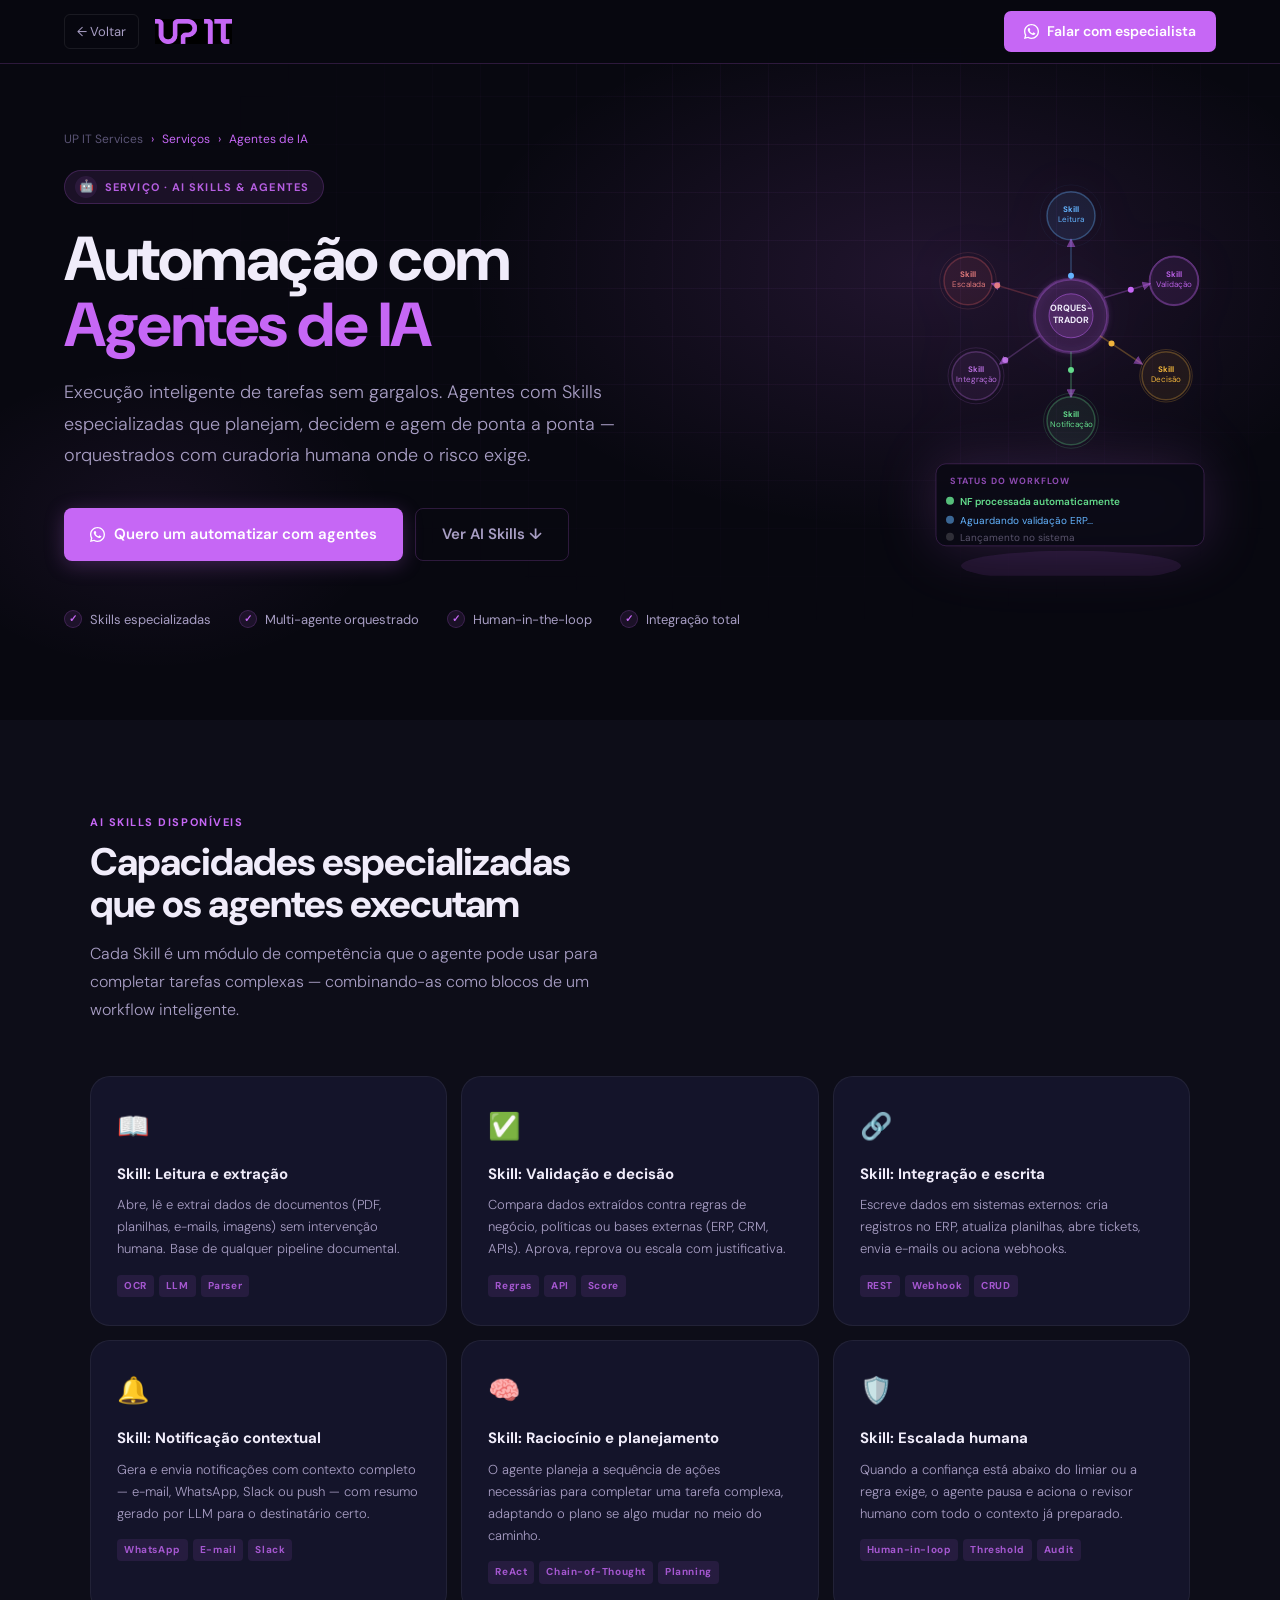
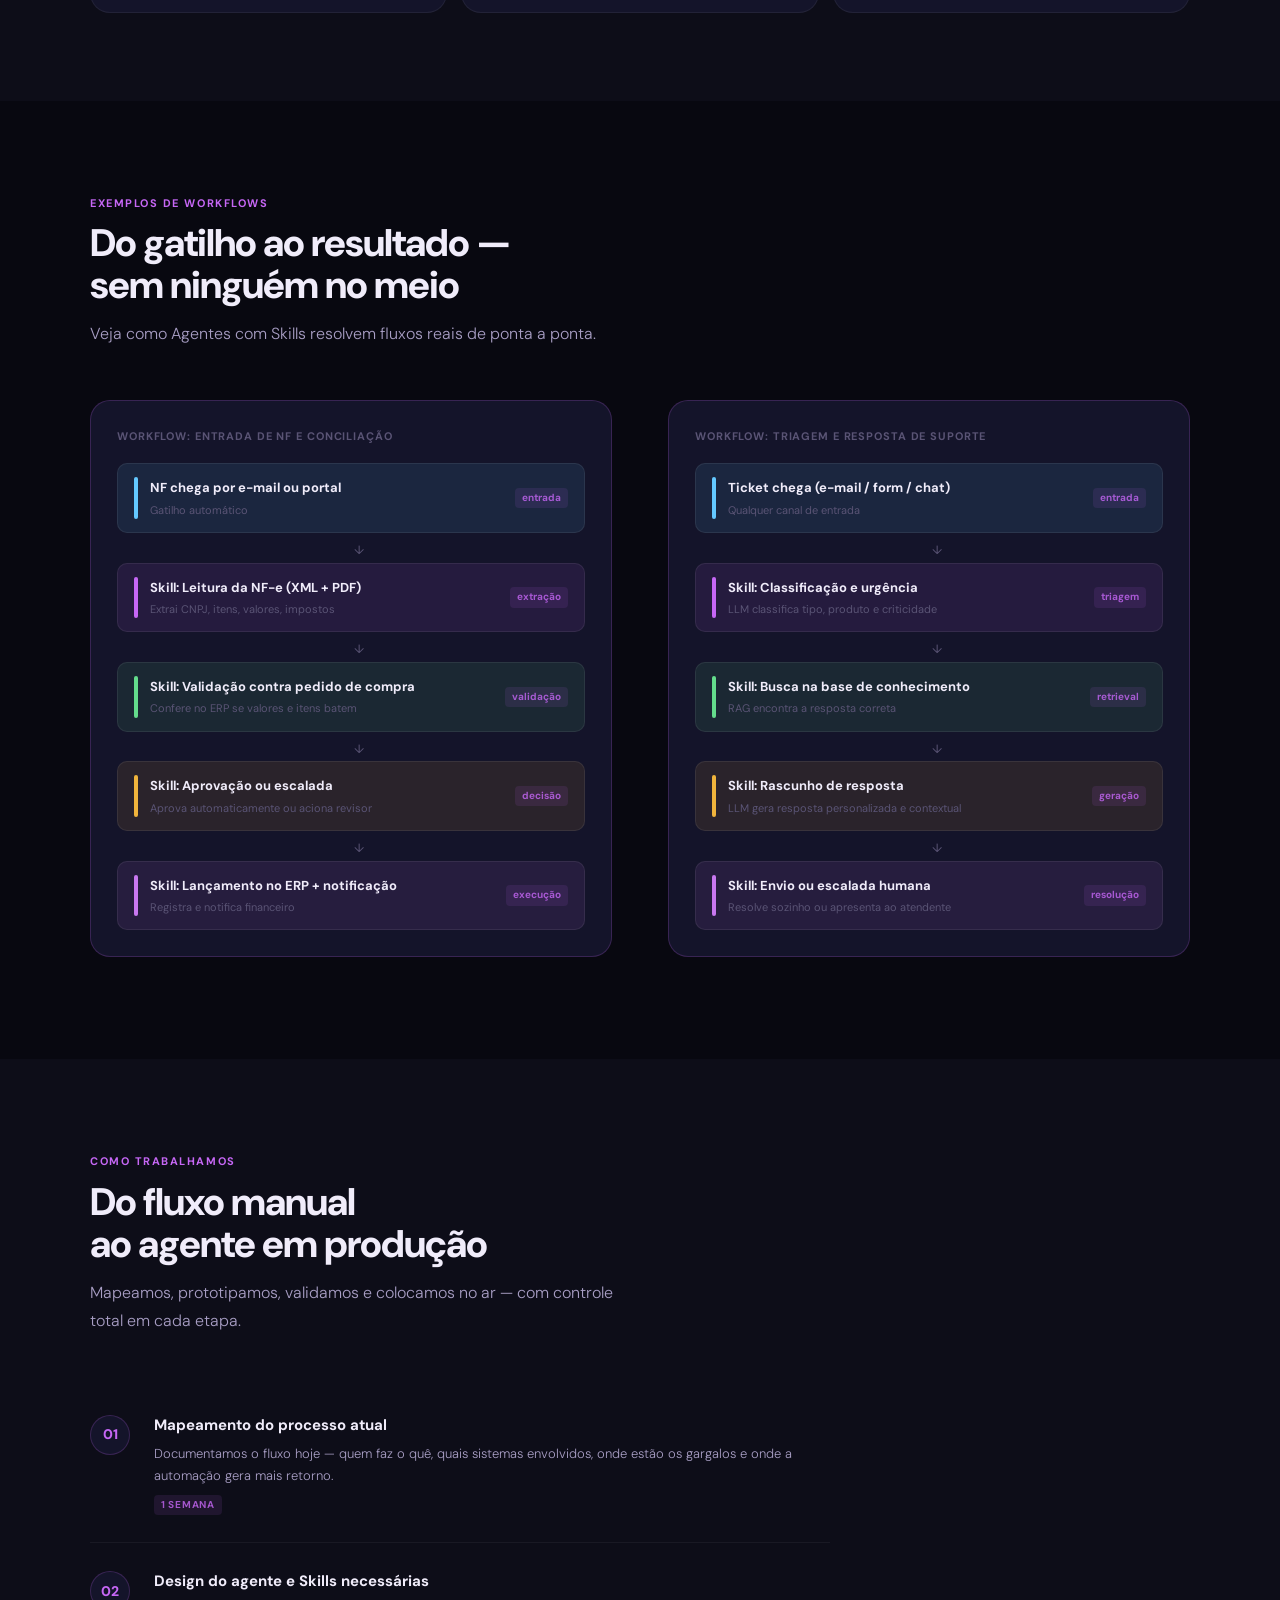
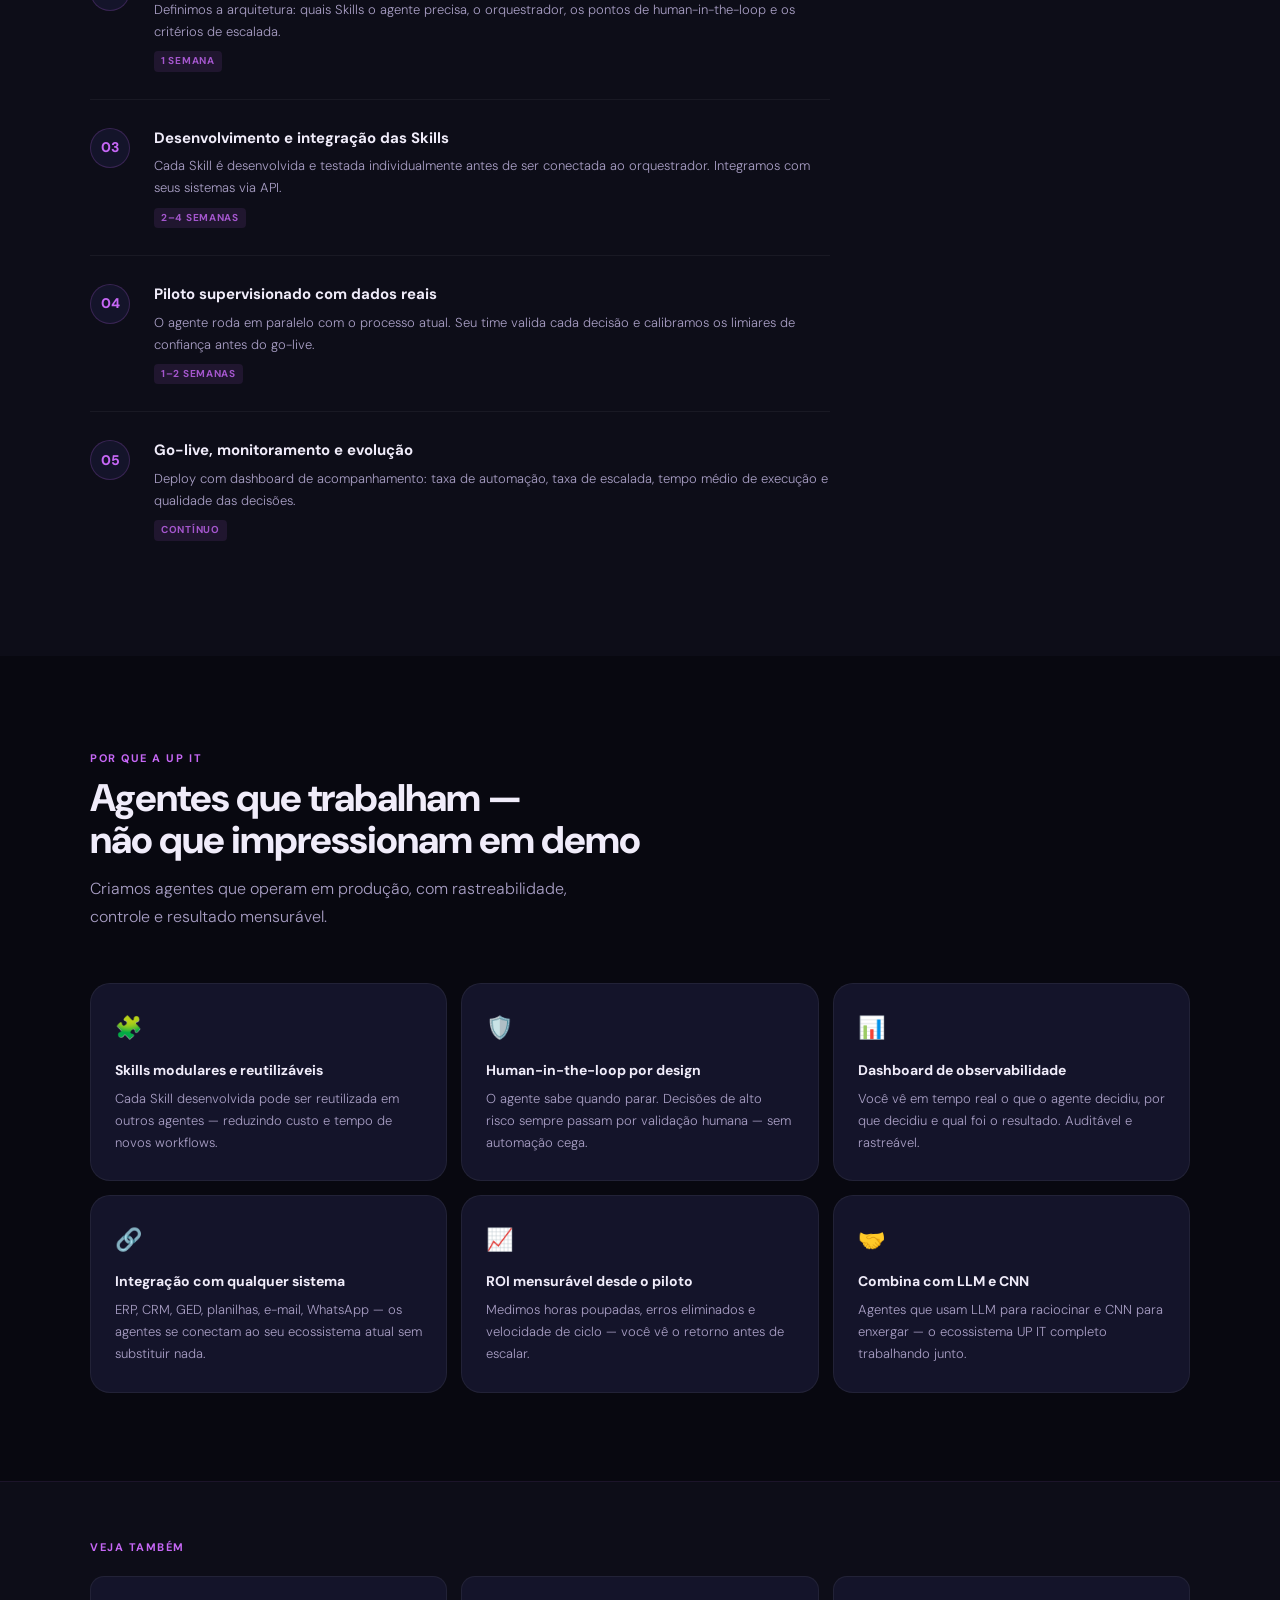
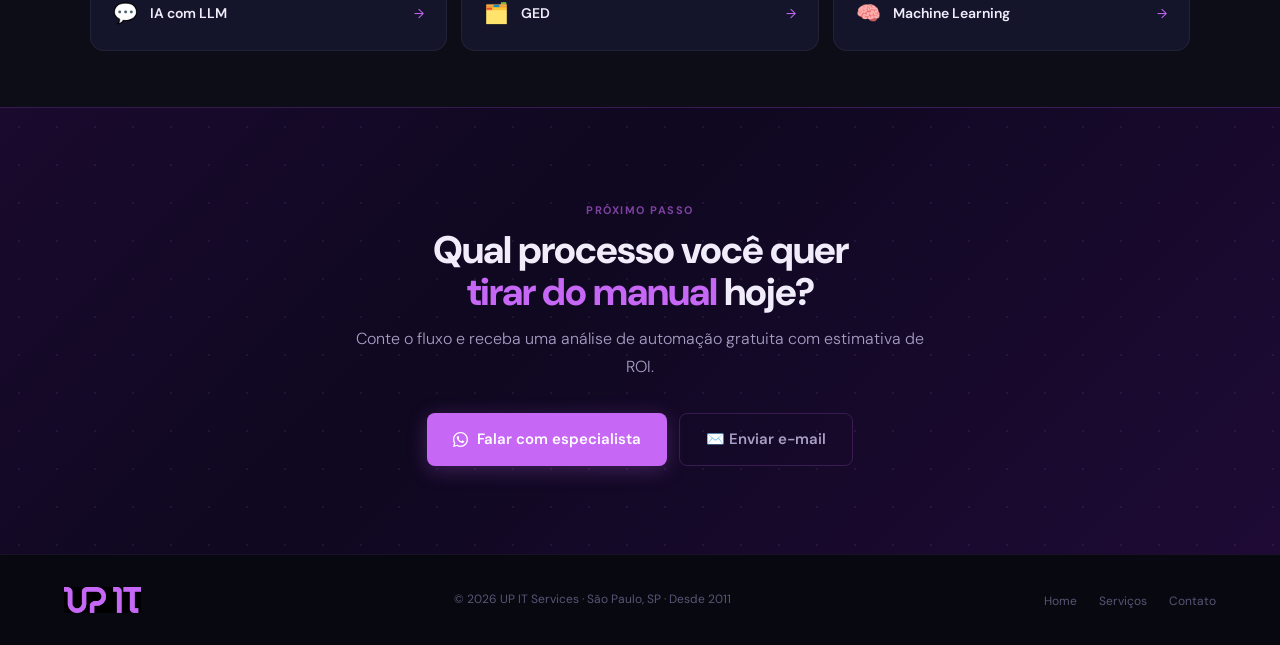
==== commit f16f2b58: "Atualiza CTAs e acessibilidade das paginas" ====
--- a/upit-agentes.html
+++ b/upit-agentes.html
@@ -51,6 +51,11 @@
       -webkit-font-smoothing: antialiased
     }
 
+    :where(a, button, .btn, .nav-cta, .nav-back, .also-card):focus-visible {
+      outline: 2px solid rgba(198, 103, 245, .7);
+      outline-offset: 3px
+    }
+
     nav {
       position: fixed;
       top: 0;
@@ -655,8 +660,7 @@
     }
 
     .fl:hover {
-      border-color: var(--pu-border);
-      transform: translateX(4px)
+      border-color: var(--pu-border)
     }
 
     .fl-bar {
@@ -1030,7 +1034,7 @@
       class="nav-cta" aria-label="Falar com a UP IT Services pelo WhatsApp" target="_blank" rel="noopener noreferrer"><svg class="ico-wa" viewBox="0 0 24 24">
         <path
           d="M17.472 14.382c-.297-.149-1.758-.867-2.03-.967-.273-.099-.471-.148-.67.15-.197.297-.767.966-.94 1.164-.173.199-.347.223-.644.075-.297-.15-1.255-.463-2.39-1.475-.883-.788-1.48-1.761-1.653-2.059-.173-.297-.018-.458.13-.606.134-.133.298-.347.446-.52.149-.174.198-.298.298-.497.099-.198.05-.371-.025-.52-.075-.149-.669-1.612-.916-2.207-.242-.579-.487-.5-.669-.51-.173-.008-.371-.01-.57-.01-.198 0-.52.074-.792.372-.272.297-1.04 1.016-1.04 2.479 0 1.462 1.065 2.875 1.213 3.074.149.198 2.096 3.2 5.077 4.487.709.306 1.262.489 1.694.625.712.227 1.36.195 1.871.118.571-.085 1.758-.719 2.006-1.413.248-.694.248-1.289.173-1.413-.074-.124-.272-.198-.57-.347zM12 0C5.373 0 0 5.373 0 12c0 2.117.554 4.103 1.523 5.83L0 24l6.335-1.661A11.945 11.945 0 0012 24c6.627 0 12-5.373 12-12S18.627 0 12 0zm0 21.818a9.797 9.797 0 01-5.001-1.374l-.358-.213-3.761.986 1.003-3.669-.234-.377A9.795 9.795 0 012.182 12C2.182 6.59 6.59 2.182 12 2.182S21.818 6.59 21.818 12 17.41 21.818 12 21.818z" />
-      </svg><span>Solicitar proposta</span></a>
+      </svg><span>Falar com especialista</span></a>
   </nav>
 
   <section class="hero">
@@ -1482,7 +1486,7 @@
           class="btn btn-fill" target="_blank" rel="noopener noreferrer"><svg class="ico-wa" viewBox="0 0 24 24">
             <path
               d="M17.472 14.382c-.297-.149-1.758-.867-2.03-.967-.273-.099-.471-.148-.67.15-.197.297-.767.966-.94 1.164-.173.199-.347.223-.644.075-.297-.15-1.255-.463-2.39-1.475-.883-.788-1.48-1.761-1.653-2.059-.173-.297-.018-.458.13-.606.134-.133.298-.347.446-.52.149-.174.198-.298.298-.497.099-.198.05-.371-.025-.52-.075-.149-.669-1.612-.916-2.207-.242-.579-.487-.5-.669-.51-.173-.008-.371-.01-.57-.01-.198 0-.52.074-.792.372-.272.297-1.04 1.016-1.04 2.479 0 1.462 1.065 2.875 1.213 3.074.149.198 2.096 3.2 5.077 4.487.709.306 1.262.489 1.694.625.712.227 1.36.195 1.871.118.571-.085 1.758-.719 2.006-1.413.248-.694.248-1.289.173-1.413-.074-.124-.272-.198-.57-.347zM12 0C5.373 0 0 5.373 0 12c0 2.117.554 4.103 1.523 5.83L0 24l6.335-1.661A11.945 11.945 0 0012 24c6.627 0 12-5.373 12-12S18.627 0 12 0zm0 21.818a9.797 9.797 0 01-5.001-1.374l-.358-.213-3.761.986 1.003-3.669-.234-.377A9.795 9.795 0 012.182 12C2.182 6.59 6.59 2.182 12 2.182S21.818 6.59 21.818 12 17.41 21.818 12 21.818z" />
-          </svg>Solicitar análise gratuita</a>
+          </svg>Falar com especialista</a>
         <a href="mailto:contato@upitservices.com.br" class="btn btn-ghost">✉️ Enviar e-mail</a>
       </div>
     </div>
@@ -1507,4 +1511,4 @@
   </script>
 </body>
 
-</html>+</html>
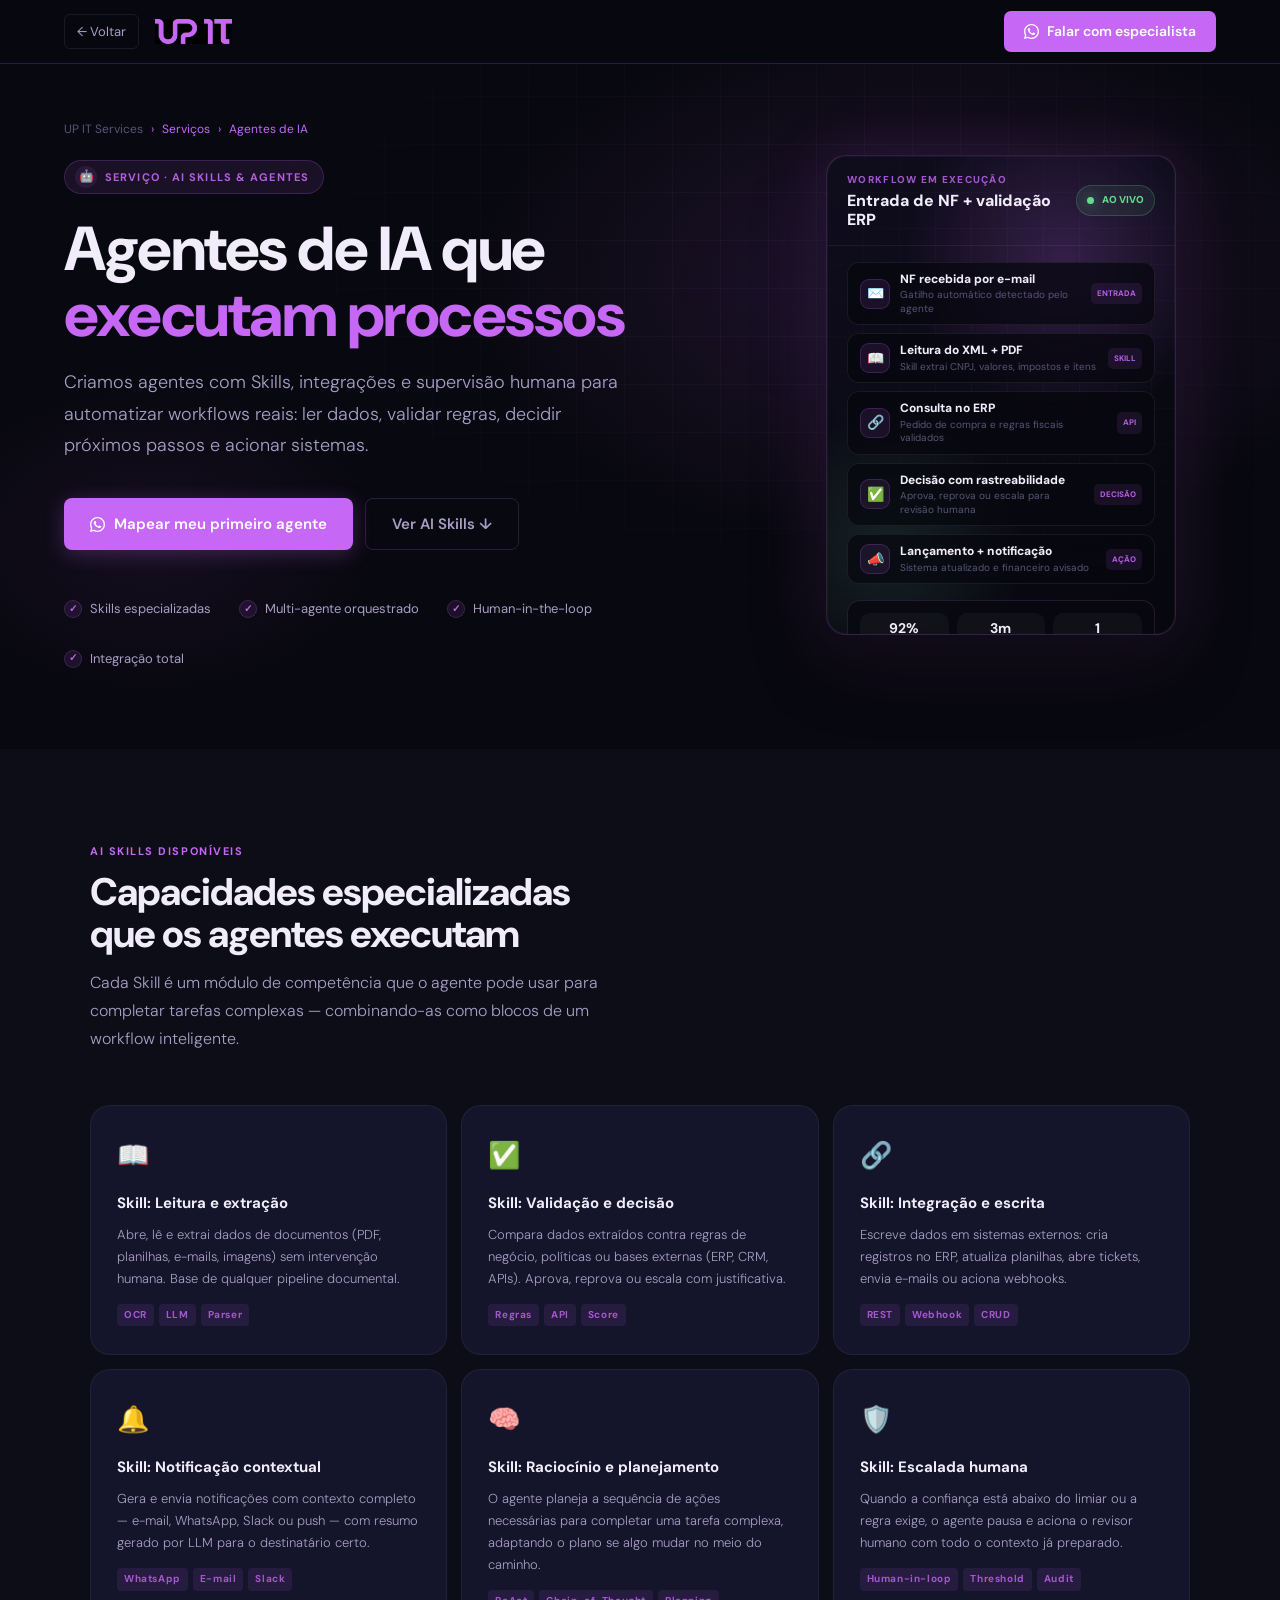
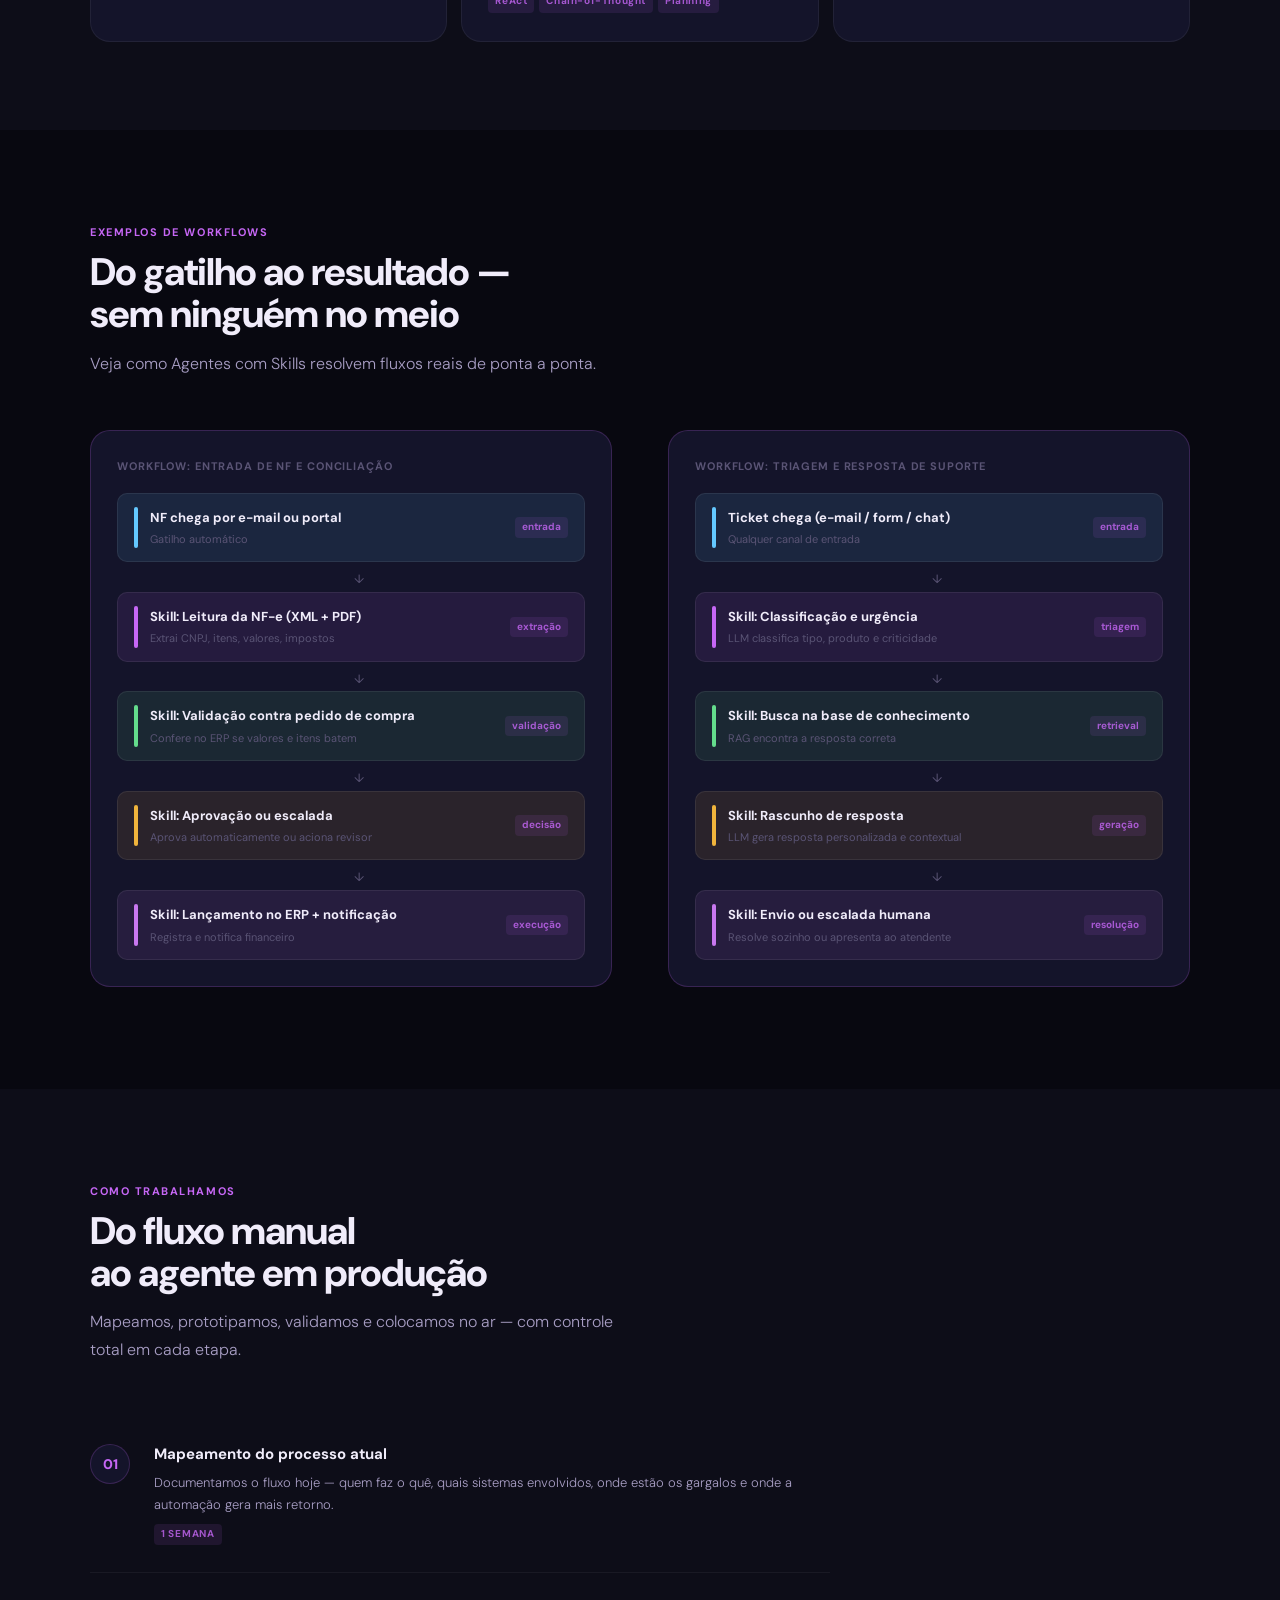
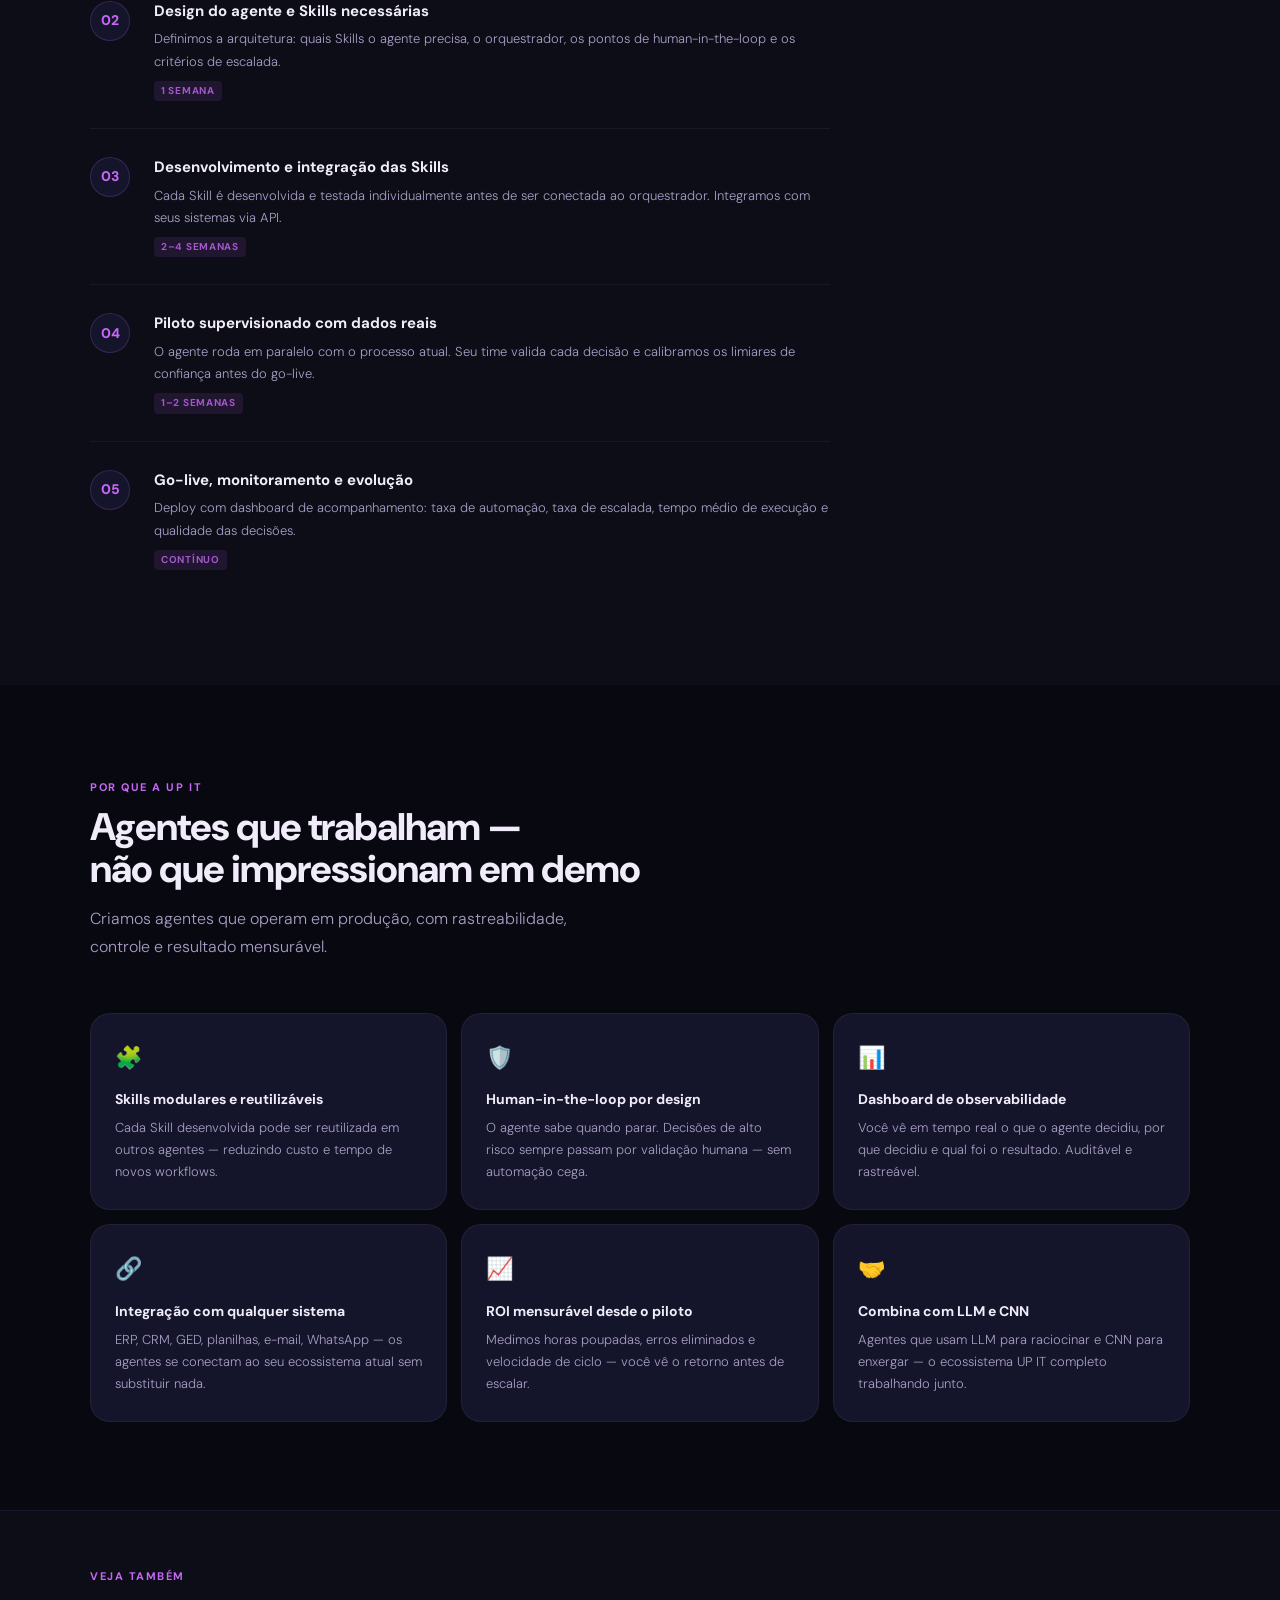
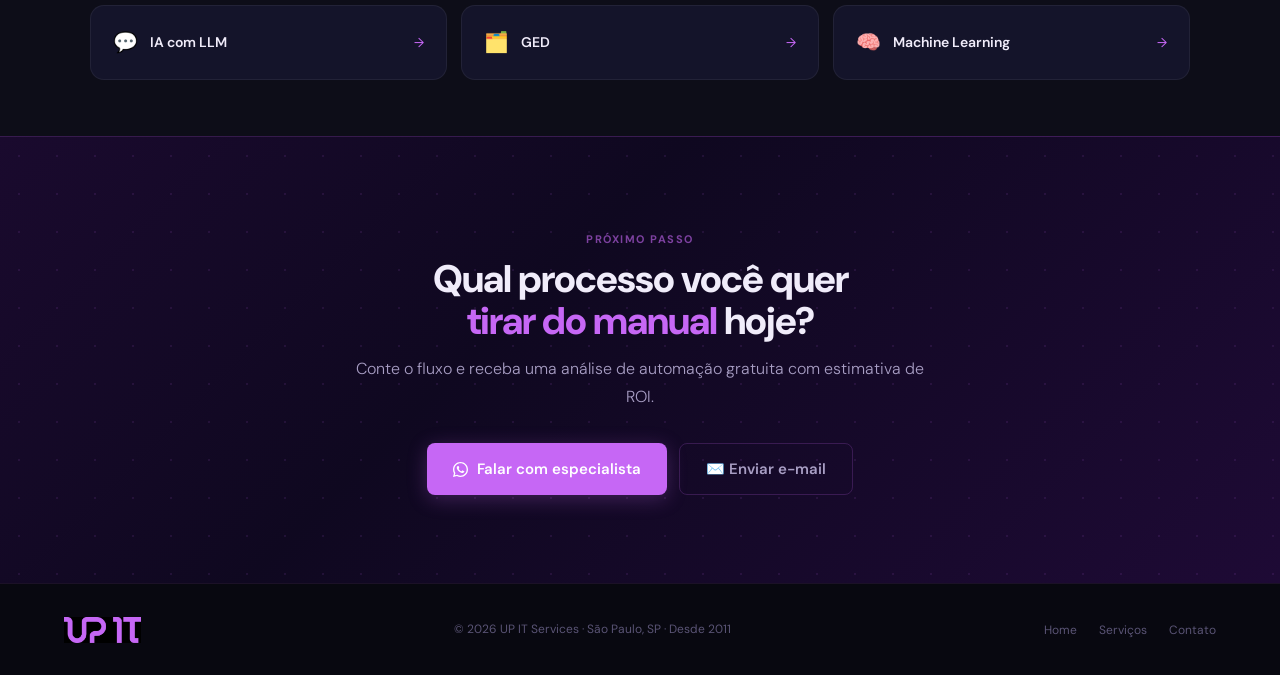
==== commit d6f5aa51: "Enhance hero sections across multiple pages - Increased min-height of hero sections to 80vh for bett" ====
--- a/upit-agentes.html
+++ b/upit-agentes.html
@@ -123,10 +123,10 @@
     }
 
     .hero {
-      min-height: 78vh;
-      display: flex;
-      align-items: center;
-      padding: 112px clamp(20px, 5vw, 72px) 72px;
+      min-height: 80vh;
+      display: flex;
+      align-items: center;
+      padding: 120px clamp(20px, 5vw, 72px) 80px;
       position: relative;
       overflow: hidden
     }
@@ -157,8 +157,8 @@
       width: 100%;
       margin: 0 auto;
       display: grid;
-      grid-template-columns: 1fr 300px;
-      gap: 80px;
+      grid-template-columns: minmax(0, 1fr) 430px;
+      gap: 72px;
       align-items: center
     }
 
@@ -824,6 +824,17 @@
       .nav-cta span {
         display: none
       }
+
+      .hero-actions {
+        width: 100%
+      }
+
+      .hero-actions .btn {
+        width: 100%;
+        justify-content: center;
+        white-space: normal;
+        text-align: center
+      }
     }
 
 
@@ -983,13 +994,12 @@
 
     /* agentes hero visual */
     .hero-agt-visual {
-      position: absolute;
-      right: 0;
-      top: 50%;
-      transform: translateY(-50%);
-      z-index: 1;
+      position: relative;
+      z-index: 2;
       pointer-events: none;
-      width: 290px
+      width: 100%;
+      display: flex;
+      justify-content: center
     }
 
     @media(max-width:900px) {
@@ -1003,9 +1013,222 @@
       }
     }
 
-    .agt-svg-wrap {
-      filter: drop-shadow(0 0 28px rgba(198, 103, 245, .2));
+    .agent-console {
+      position: relative;
+      width: min(100%, 350px);
+      height: 480px;
+      border: 1px solid rgba(198, 103, 245, .22);
+      border-radius: 20px;
+      background: linear-gradient(145deg, rgba(14, 14, 28, .94), rgba(7, 7, 14, .98));
+      box-shadow: 0 28px 70px rgba(0, 0, 0, .42), inset 0 0 0 1px rgba(255, 255, 255, .03);
+      overflow: hidden;
+      filter: drop-shadow(0 0 28px rgba(198, 103, 245, .16));
       animation: agtfloat 4.5s ease-in-out infinite
+    }
+
+    .agent-console::before {
+      content: '';
+      position: absolute;
+      inset: 0;
+      background:
+        linear-gradient(rgba(198, 103, 245, .055) 1px, transparent 1px),
+        linear-gradient(90deg, rgba(198, 103, 245, .055) 1px, transparent 1px);
+      background-size: 36px 36px;
+      mask-image: radial-gradient(circle at 58% 36%, black 20%, transparent 74%)
+    }
+
+    .agent-console::after {
+      content: '';
+      position: absolute;
+      inset: 0;
+      background: radial-gradient(circle at 68% 22%, rgba(198, 103, 245, .22), transparent 36%),
+        radial-gradient(circle at 18% 82%, rgba(100, 220, 140, .12), transparent 28%);
+      pointer-events: none
+    }
+
+    .console-head,
+    .console-body,
+    .console-foot {
+      position: relative;
+      z-index: 2
+    }
+
+    .console-head {
+      display: flex;
+      align-items: center;
+      justify-content: space-between;
+      gap: 16px;
+      padding: 16px 20px;
+      border-bottom: 1px solid rgba(255, 255, 255, .06)
+    }
+
+    .console-kicker {
+      font-size: 10px;
+      font-weight: 800;
+      letter-spacing: .13em;
+      text-transform: uppercase;
+      color: rgba(198, 103, 245, .82)
+    }
+
+    .console-title {
+      margin-top: 4px;
+      font-size: 16px;
+      font-weight: 800;
+      color: var(--t1);
+      line-height: 1.15
+    }
+
+    .console-live {
+      display: inline-flex;
+      align-items: center;
+      gap: 8px;
+      border: 1px solid rgba(100, 220, 140, .22);
+      background: rgba(100, 220, 140, .08);
+      color: #64dc8c;
+      border-radius: 999px;
+      padding: 6px 10px;
+      font-size: 10px;
+      font-weight: 800;
+      text-transform: uppercase;
+      white-space: nowrap
+    }
+
+    .console-live::before {
+      content: '';
+      width: 7px;
+      height: 7px;
+      border-radius: 50%;
+      background: #64dc8c;
+      box-shadow: 0 0 14px rgba(100, 220, 140, .75);
+      animation: agtPulse 1.4s ease-in-out infinite
+    }
+
+    .console-body {
+      padding: 16px 20px;
+      display: flex;
+      flex-direction: column;
+      gap: 8px
+    }
+
+    .agent-step {
+      display: grid;
+      grid-template-columns: 30px 1fr auto;
+      align-items: center;
+      gap: 10px;
+      padding: 9px 12px;
+      border: 1px solid rgba(255, 255, 255, .07);
+      border-radius: 12px;
+      background: rgba(8, 8, 16, .74);
+      backdrop-filter: blur(12px);
+      transform-origin: center;
+      animation: stepGlow 7s ease-in-out infinite
+    }
+
+    .agent-step:nth-child(2) {
+      animation-delay: .8s
+    }
+
+    .agent-step:nth-child(3) {
+      animation-delay: 1.6s
+    }
+
+    .agent-step:nth-child(4) {
+      animation-delay: 2.4s
+    }
+
+    .agent-step:nth-child(5) {
+      animation-delay: 3.2s
+    }
+
+    .step-ico {
+      width: 30px;
+      height: 30px;
+      border-radius: 9px;
+      display: flex;
+      align-items: center;
+      justify-content: center;
+      background: var(--pu-dim);
+      border: 1px solid var(--pu-border);
+      font-size: 14px
+    }
+
+    .step-name {
+      font-size: 12px;
+      font-weight: 800;
+      color: var(--t1);
+      line-height: 1.2
+    }
+
+    .step-desc {
+      margin-top: 2px;
+      font-size: 10px;
+      color: var(--t3);
+      line-height: 1.35
+    }
+
+    .step-tag {
+      font-size: 8px;
+      font-weight: 800;
+      color: rgba(198, 103, 245, .9);
+      background: var(--pu-dim);
+      border-radius: 5px;
+      padding: 4px 6px;
+      text-transform: uppercase;
+      white-space: nowrap
+    }
+
+    .console-foot {
+      margin: 0 20px 18px;
+      padding: 12px;
+      border-radius: 13px;
+      background: rgba(8, 8, 16, .78);
+      border: 1px solid rgba(198, 103, 245, .16)
+    }
+
+    .console-metrics {
+      display: grid;
+      grid-template-columns: repeat(3, 1fr);
+      gap: 8px
+    }
+
+    .console-metric {
+      padding: 8px 8px;
+      border-radius: 10px;
+      background: rgba(255, 255, 255, .035);
+      text-align: center
+    }
+
+    .console-metric strong {
+      display: block;
+      font-size: 14px;
+      color: var(--t1);
+      line-height: 1
+    }
+
+    .console-metric span {
+      display: block;
+      margin-top: 4px;
+      font-size: 8px;
+      color: var(--t3);
+      text-transform: uppercase;
+      letter-spacing: .08em
+    }
+
+    .console-progress {
+      height: 4px;
+      margin-top: 10px;
+      border-radius: 999px;
+      background: rgba(255, 255, 255, .07);
+      overflow: hidden
+    }
+
+    .console-progress span {
+      display: block;
+      height: 100%;
+      width: 58%;
+      border-radius: inherit;
+      background: linear-gradient(90deg, var(--pu), #64dc8c);
+      animation: agtProgress 4s ease-in-out infinite
     }
 
     @keyframes agtfloat {
@@ -1017,6 +1240,46 @@
 
       50% {
         transform: translateY(-10px)
+      }
+    }
+
+    @keyframes agtPulse {
+      0%,
+      100% {
+        opacity: 1
+      }
+
+      50% {
+        opacity: .35
+      }
+    }
+
+    @keyframes stepGlow {
+      0%,
+      100% {
+        border-color: rgba(255, 255, 255, .07);
+        transform: translateX(0)
+      }
+
+      12% {
+        border-color: rgba(198, 103, 245, .34);
+        transform: translateX(4px)
+      }
+
+      24% {
+        border-color: rgba(255, 255, 255, .07);
+        transform: translateX(0)
+      }
+    }
+
+    @keyframes agtProgress {
+      0%,
+      100% {
+        width: 42%
+      }
+
+      50% {
+        width: 86%
       }
     }
   </style>
@@ -1045,15 +1308,15 @@
         <div class="svc-eyebrow">
           <div class="svc-eyebrow-icon">🤖</div><span>Serviço · AI Skills &amp; Agentes</span>
         </div>
-        <h1>Automação com<br><span class="pu">Agentes de IA</span></h1>
-        <p class="hero-desc">Execução inteligente de tarefas sem gargalos. Agentes com Skills especializadas que planejam,
-          decidem e agem de ponta a ponta — orquestrados com curadoria humana onde o risco exige.</p>
+        <h1>Agentes de IA que<br><span class="pu">executam processos</span></h1>
+        <p class="hero-desc">Criamos agentes com Skills, integrações e supervisão humana para automatizar workflows reais:
+          ler dados, validar regras, decidir próximos passos e acionar sistemas.</p>
         <div class="hero-actions">
           <a href="https://wa.me/5511992052669?text=Olá%2C+Up+It!+Tenho+interesse+em+Automação+com+Agentes+de+IA."
             class="btn btn-fill" target="_blank" rel="noopener noreferrer"><svg class="ico-wa" viewBox="0 0 24 24">
               <path
                 d="M17.472 14.382c-.297-.149-1.758-.867-2.03-.967-.273-.099-.471-.148-.67.15-.197.297-.767.966-.94 1.164-.173.199-.347.223-.644.075-.297-.15-1.255-.463-2.39-1.475-.883-.788-1.48-1.761-1.653-2.059-.173-.297-.018-.458.13-.606.134-.133.298-.347.446-.52.149-.174.198-.298.298-.497.099-.198.05-.371-.025-.52-.075-.149-.669-1.612-.916-2.207-.242-.579-.487-.5-.669-.51-.173-.008-.371-.01-.57-.01-.198 0-.52.074-.792.372-.272.297-1.04 1.016-1.04 2.479 0 1.462 1.065 2.875 1.213 3.074.149.198 2.096 3.2 5.077 4.487.709.306 1.262.489 1.694.625.712.227 1.36.195 1.871.118.571-.085 1.758-.719 2.006-1.413.248-.694.248-1.289.173-1.413-.074-.124-.272-.198-.57-.347zM12 0C5.373 0 0 5.373 0 12c0 2.117.554 4.103 1.523 5.83L0 24l6.335-1.661A11.945 11.945 0 0012 24c6.627 0 12-5.373 12-12S18.627 0 12 0zm0 21.818a9.797 9.797 0 01-5.001-1.374l-.358-.213-3.761.986 1.003-3.669-.234-.377A9.795 9.795 0 012.182 12C2.182 6.59 6.59 2.182 12 2.182S21.818 6.59 21.818 12 17.41 21.818 12 21.818z" />
-            </svg>Quero um automatizar com agentes</a>
+            </svg>Mapear meu primeiro agente</a>
           <a href="#skills" class="btn btn-ghost">Ver AI Skills ↓</a>
         </div>
         <div class="trust-strip">
@@ -1064,143 +1327,66 @@
         </div>
       </div>
       <div class="hero-agt-visual" aria-hidden="true">
-      <div class="agt-svg-wrap">
-        <svg width="290" height="400" viewBox="0 0 290 400" fill="none" xmlns="http://www.w3.org/2000/svg">
-          <defs>
-            <filter id="agtglow">
-              <feGaussianBlur stdDeviation="3" result="b" />
-              <feMerge>
-                <feMergeNode in="b" />
-                <feMergeNode in="SourceGraphic" />
-              </feMerge>
-            </filter>
-            <marker id="agtarr" markerWidth="6" markerHeight="6" refX="5" refY="3" orient="auto">
-              <path d="M0,0 L6,3 L0,6 Z" fill="rgba(198,103,245,0.5)" />
-            </marker>
-          </defs>
-          <circle cx="145" cy="140" r="36" fill="rgba(198,103,245,0.08)" stroke="rgba(198,103,245,0.35)"
-            stroke-width="1.5" filter="url(#agtglow)" />
-          <circle cx="145" cy="140" r="36" fill="none" stroke="rgba(198,103,245,0.5)" stroke-width="1.5" opacity="0">
-            <animate attributeName="r" values="36;50;36" dur="3s" repeatCount="indefinite" />
-            <animate attributeName="opacity" values="0.5;0;0.5" dur="3s" repeatCount="indefinite" />
-          </circle>
-          <circle cx="145" cy="140" r="22" fill="rgba(198,103,245,0.15)" stroke="rgba(198,103,245,0.5)"
-            stroke-width="1" />
-          <text x="145" y="135" font-size="9" fill="#f0ecfa" font-family="DM Sans,sans-serif" font-weight="700"
-            text-anchor="middle">ORQUES-</text>
-          <text x="145" y="147" font-size="9" fill="#f0ecfa" font-family="DM Sans,sans-serif" font-weight="700"
-            text-anchor="middle">TRADOR</text>
-          <circle cx="145" cy="40" r="24" fill="rgba(100,180,255,0.1)" stroke="rgba(100,180,255,0.35)"
-            stroke-width="1.5" />
-          <circle cx="145" cy="40" r="24" fill="none" stroke="rgba(100,180,255,0.6)" stroke-width="1" opacity="0">
-            <animate attributeName="r" values="24;32;24" dur="2.2s" repeatCount="indefinite" />
-            <animate attributeName="opacity" values="0.6;0;0.6" dur="2.2s" repeatCount="indefinite" />
-          </circle>
-          <text x="145" y="36" font-size="8" fill="#64b4ff" font-family="DM Sans,sans-serif" font-weight="700"
-            text-anchor="middle">Skill</text>
-          <text x="145" y="46" font-size="8" fill="#64b4ff" font-family="DM Sans,sans-serif"
-            text-anchor="middle">Leitura</text>
-          <circle cx="248" cy="105" r="24" fill="rgba(198,103,245,0.1)" stroke="rgba(198,103,245,0.35)"
-            stroke-width="1.5" />
-          <circle cx="248" cy="105" r="24" fill="none" stroke="rgba(198,103,245,0.6)" stroke-width="1" opacity="0">
-            <animate attributeName="r" values="24;32;24" dur="2.8s" begin="0.5s" repeatCount="indefinite" />
-            <animate attributeName="opacity" values="0.6;0;0.6" dur="2.8s" begin="0.5s" repeatCount="indefinite" />
-          </circle>
-          <text x="248" y="101" font-size="8" fill="rgba(198,103,245,0.9)" font-family="DM Sans,sans-serif"
-            font-weight="700" text-anchor="middle">Skill</text>
-          <text x="248" y="111" font-size="8" fill="rgba(198,103,245,0.9)" font-family="DM Sans,sans-serif"
-            text-anchor="middle">Validação</text>
-          <circle cx="240" cy="200" r="24" fill="rgba(240,180,60,0.08)" stroke="rgba(240,180,60,0.3)"
-            stroke-width="1.5" />
-          <circle cx="240" cy="200" r="24" fill="none" stroke="rgba(240,180,60,0.5)" stroke-width="1" opacity="0">
-            <animate attributeName="r" values="24;32;24" dur="2.5s" begin="1s" repeatCount="indefinite" />
-            <animate attributeName="opacity" values="0.6;0;0.6" dur="2.5s" begin="1s" repeatCount="indefinite" />
-          </circle>
-          <text x="240" y="196" font-size="8" fill="#f0b43c" font-family="DM Sans,sans-serif" font-weight="700"
-            text-anchor="middle">Skill</text>
-          <text x="240" y="206" font-size="8" fill="#f0b43c" font-family="DM Sans,sans-serif"
-            text-anchor="middle">Decisão</text>
-          <circle cx="145" cy="245" r="24" fill="rgba(100,220,140,0.08)" stroke="rgba(100,220,140,0.3)"
-            stroke-width="1.5" />
-          <circle cx="145" cy="245" r="24" fill="none" stroke="rgba(100,220,140,0.5)" stroke-width="1" opacity="0">
-            <animate attributeName="r" values="24;32;24" dur="2.1s" begin="1.5s" repeatCount="indefinite" />
-            <animate attributeName="opacity" values="0.6;0;0.6" dur="2.1s" begin="1.5s" repeatCount="indefinite" />
-          </circle>
-          <text x="145" y="241" font-size="8" fill="#64dc8c" font-family="DM Sans,sans-serif" font-weight="700"
-            text-anchor="middle">Skill</text>
-          <text x="145" y="251" font-size="8" fill="#64dc8c" font-family="DM Sans,sans-serif"
-            text-anchor="middle">Notificação</text>
-          <circle cx="42" cy="105" r="24" fill="rgba(240,100,100,0.08)" stroke="rgba(240,100,100,0.28)"
-            stroke-width="1.5" />
-          <circle cx="42" cy="105" r="24" fill="none" stroke="rgba(240,130,130,0.5)" stroke-width="1" opacity="0">
-            <animate attributeName="r" values="24;32;24" dur="3.2s" begin="0.8s" repeatCount="indefinite" />
-            <animate attributeName="opacity" values="0.6;0;0.6" dur="3.2s" begin="0.8s" repeatCount="indefinite" />
-          </circle>
-          <text x="42" y="101" font-size="8" fill="rgba(240,130,130,0.9)" font-family="DM Sans,sans-serif"
-            font-weight="700" text-anchor="middle">Skill</text>
-          <text x="42" y="111" font-size="8" fill="rgba(240,130,130,0.9)" font-family="DM Sans,sans-serif"
-            text-anchor="middle">Escalada</text>
-          <circle cx="50" cy="200" r="24" fill="rgba(200,120,240,0.08)" stroke="rgba(200,120,240,0.28)"
-            stroke-width="1.5" />
-          <circle cx="50" cy="200" r="24" fill="none" stroke="rgba(200,120,240,0.5)" stroke-width="1" opacity="0">
-            <animate attributeName="r" values="24;32;24" dur="2.6s" begin="1.2s" repeatCount="indefinite" />
-            <animate attributeName="opacity" values="0.6;0;0.6" dur="2.6s" begin="1.2s" repeatCount="indefinite" />
-          </circle>
-          <text x="50" y="196" font-size="8" fill="rgba(200,120,240,0.9)" font-family="DM Sans,sans-serif"
-            font-weight="700" text-anchor="middle">Skill</text>
-          <text x="50" y="206" font-size="8" fill="rgba(200,120,240,0.9)" font-family="DM Sans,sans-serif"
-            text-anchor="middle">Integração</text>
-          <line x1="145" y1="104" x2="145" y2="64" stroke="rgba(100,180,255,0.3)" stroke-width="1.5"
-            marker-end="url(#agtarr)" />
-          <circle r="3" fill="#64b4ff">
-            <animateMotion path="M145,104 L145,64" dur="1.5s" repeatCount="indefinite" />
-          </circle>
-          <line x1="178" y1="122" x2="224" y2="108" stroke="rgba(198,103,245,0.3)" stroke-width="1.5"
-            marker-end="url(#agtarr)" />
-          <circle r="3" fill="#c667f5">
-            <animateMotion path="M178,122 L224,108" dur="1.8s" begin="0.3s" repeatCount="indefinite" />
-          </circle>
-          <line x1="174" y1="160" x2="216" y2="188" stroke="rgba(240,180,60,0.3)" stroke-width="1.5"
-            marker-end="url(#agtarr)" />
-          <circle r="3" fill="#f0b43c">
-            <animateMotion path="M174,160 L216,188" dur="2s" begin="0.6s" repeatCount="indefinite" />
-          </circle>
-          <line x1="145" y1="176" x2="145" y2="221" stroke="rgba(100,220,140,0.35)" stroke-width="1.5"
-            marker-end="url(#agtarr)" />
-          <circle r="3" fill="#64dc8c">
-            <animateMotion path="M145,176 L145,221" dur="1.6s" begin="0.9s" repeatCount="indefinite" />
-          </circle>
-          <line x1="112" y1="122" x2="66" y2="108" stroke="rgba(240,100,100,0.25)" stroke-width="1.5"
-            marker-end="url(#agtarr)" />
-          <circle r="3" fill="rgba(240,130,130,0.9)">
-            <animateMotion path="M112,122 L66,108" dur="2.2s" begin="1.2s" repeatCount="indefinite" />
-          </circle>
-          <line x1="114" y1="160" x2="74" y2="188" stroke="rgba(200,120,240,0.25)" stroke-width="1.5"
-            marker-end="url(#agtarr)" />
-          <circle r="3" fill="rgba(200,120,240,0.9)">
-            <animateMotion path="M114,160 L74,188" dur="1.9s" begin="1.5s" repeatCount="indefinite" />
-          </circle>
-          <rect x="10" y="288" width="268" height="82" rx="10" fill="rgba(10,10,20,0.92)" stroke="rgba(198,103,245,0.2)"
-            stroke-width="1" />
-          <text x="24" y="308" font-size="9" fill="rgba(198,103,245,0.7)" font-family="DM Sans,sans-serif"
-            font-weight="700" letter-spacing="1">STATUS DO WORKFLOW</text>
-          <circle cx="24" cy="325" r="4" fill="#64dc8c">
-            <animate attributeName="opacity" values="1;0.3;1" dur="1.5s" repeatCount="indefinite" />
-          </circle>
-          <text x="34" y="329" font-size="10" fill="#64dc8c" font-family="DM Sans,sans-serif" font-weight="600">NF
-            processada automaticamente</text>
-          <circle cx="24" cy="344" r="4" fill="#64b4ff">
-            <animate attributeName="opacity" values="1;0.3;1" dur="2s" begin="0.5s" repeatCount="indefinite" />
-          </circle>
-          <text x="34" y="348" font-size="10" fill="#64b4ff" font-family="DM Sans,sans-serif">Aguardando validação
-            ERP...</text>
-          <circle cx="24" cy="361" r="4" fill="rgba(255,255,255,0.15)" />
-          <text x="34" y="365" font-size="10" fill="rgba(168,158,196,0.5)" font-family="DM Sans,sans-serif">Lançamento
-            no sistema</text>
-          <ellipse cx="145" cy="390" rx="110" ry="15" fill="rgba(198,103,245,0.1)" />
-        </svg>
+        <div class="agent-console">
+          <div class="console-head">
+            <div>
+              <div class="console-kicker">Workflow em execução</div>
+              <div class="console-title">Entrada de NF + validação ERP</div>
+            </div>
+            <div class="console-live">ao vivo</div>
+          </div>
+          <div class="console-body">
+            <div class="agent-step">
+              <div class="step-ico">✉️</div>
+              <div>
+                <div class="step-name">NF recebida por e-mail</div>
+                <div class="step-desc">Gatilho automático detectado pelo agente</div>
+              </div>
+              <div class="step-tag">entrada</div>
+            </div>
+            <div class="agent-step">
+              <div class="step-ico">📖</div>
+              <div>
+                <div class="step-name">Leitura do XML + PDF</div>
+                <div class="step-desc">Skill extrai CNPJ, valores, impostos e itens</div>
+              </div>
+              <div class="step-tag">skill</div>
+            </div>
+            <div class="agent-step">
+              <div class="step-ico">🔗</div>
+              <div>
+                <div class="step-name">Consulta no ERP</div>
+                <div class="step-desc">Pedido de compra e regras fiscais validados</div>
+              </div>
+              <div class="step-tag">api</div>
+            </div>
+            <div class="agent-step">
+              <div class="step-ico">✅</div>
+              <div>
+                <div class="step-name">Decisão com rastreabilidade</div>
+                <div class="step-desc">Aprova, reprova ou escala para revisão humana</div>
+              </div>
+              <div class="step-tag">decisão</div>
+            </div>
+            <div class="agent-step">
+              <div class="step-ico">📣</div>
+              <div>
+                <div class="step-name">Lançamento + notificação</div>
+                <div class="step-desc">Sistema atualizado e financeiro avisado</div>
+              </div>
+              <div class="step-tag">ação</div>
+            </div>
+          </div>
+          <div class="console-foot">
+            <div class="console-metrics">
+              <div class="console-metric"><strong>92%</strong><span>confiança</span></div>
+              <div class="console-metric"><strong>3m</strong><span>execução</span></div>
+              <div class="console-metric"><strong>1</strong><span>revisão</span></div>
+            </div>
+            <div class="console-progress"><span></span></div>
+          </div>
+        </div>
       </div>
-    </div>
     </div>
   </section>
 
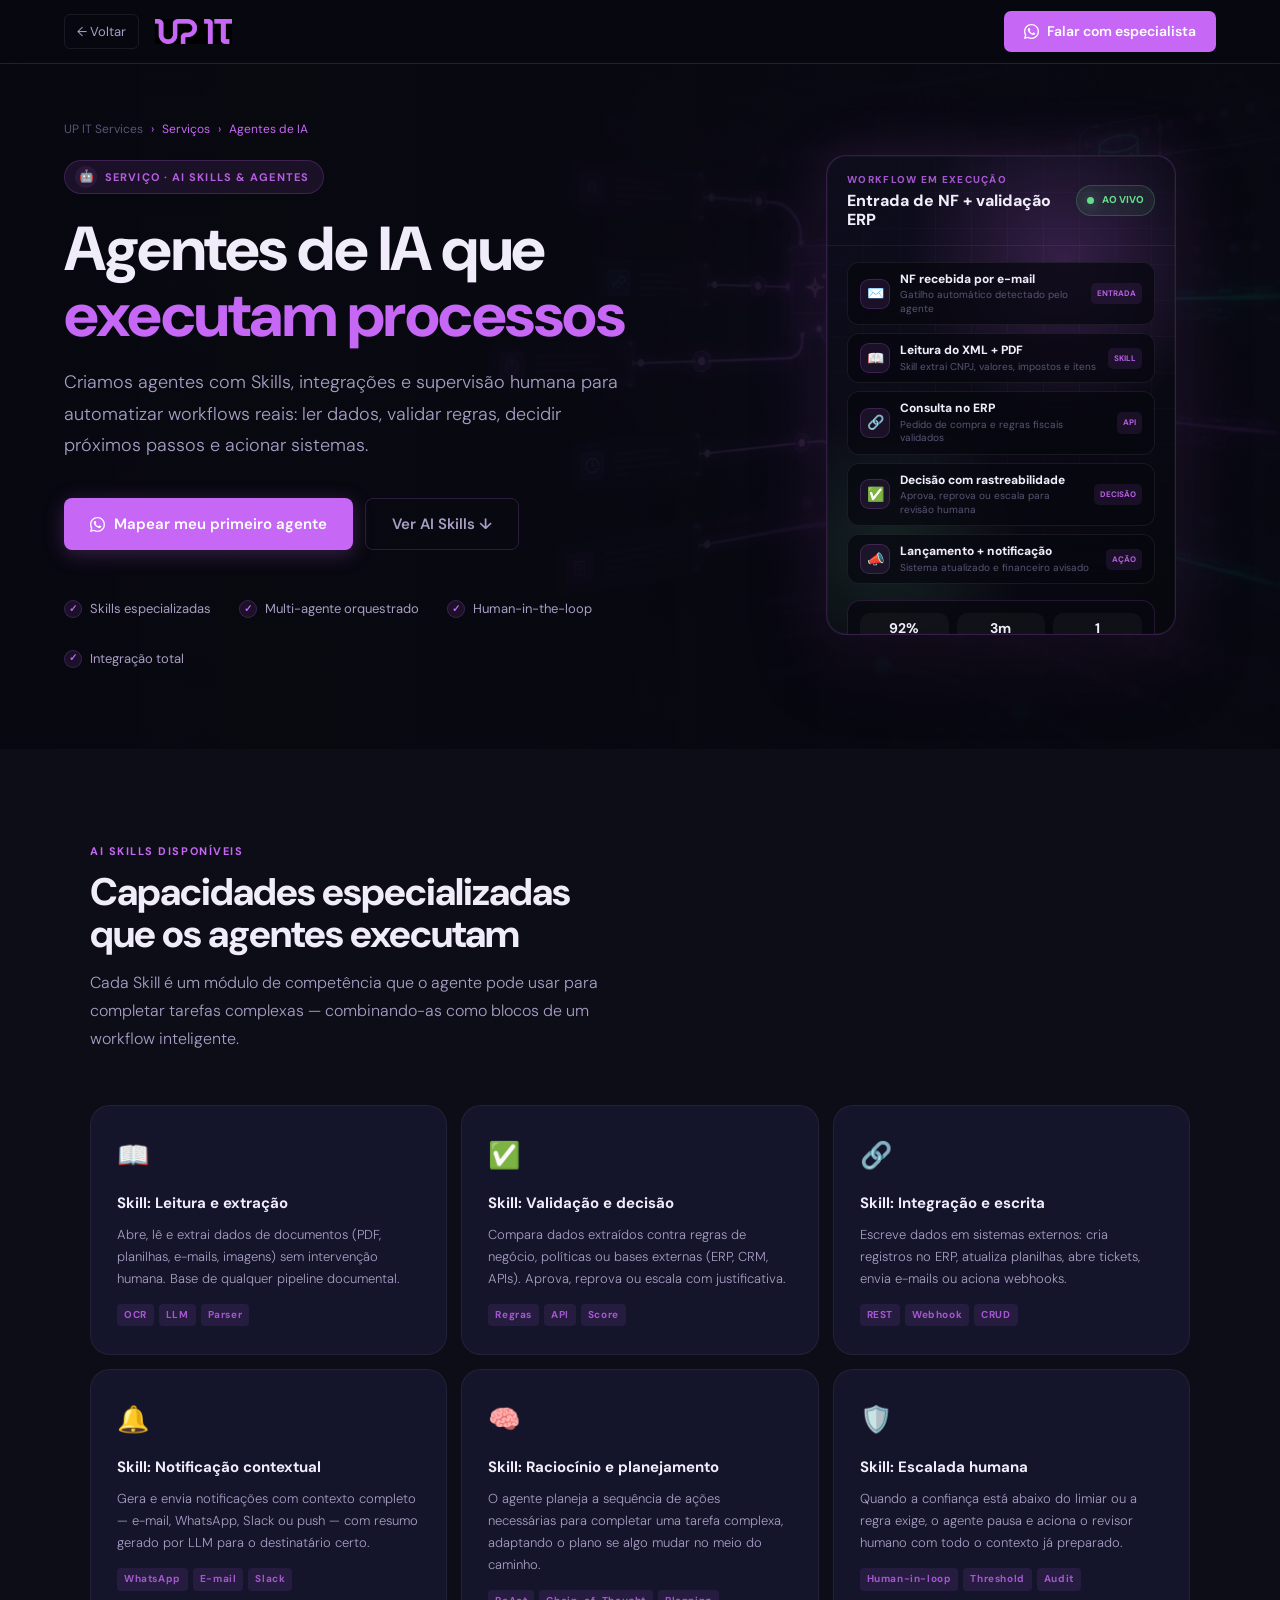
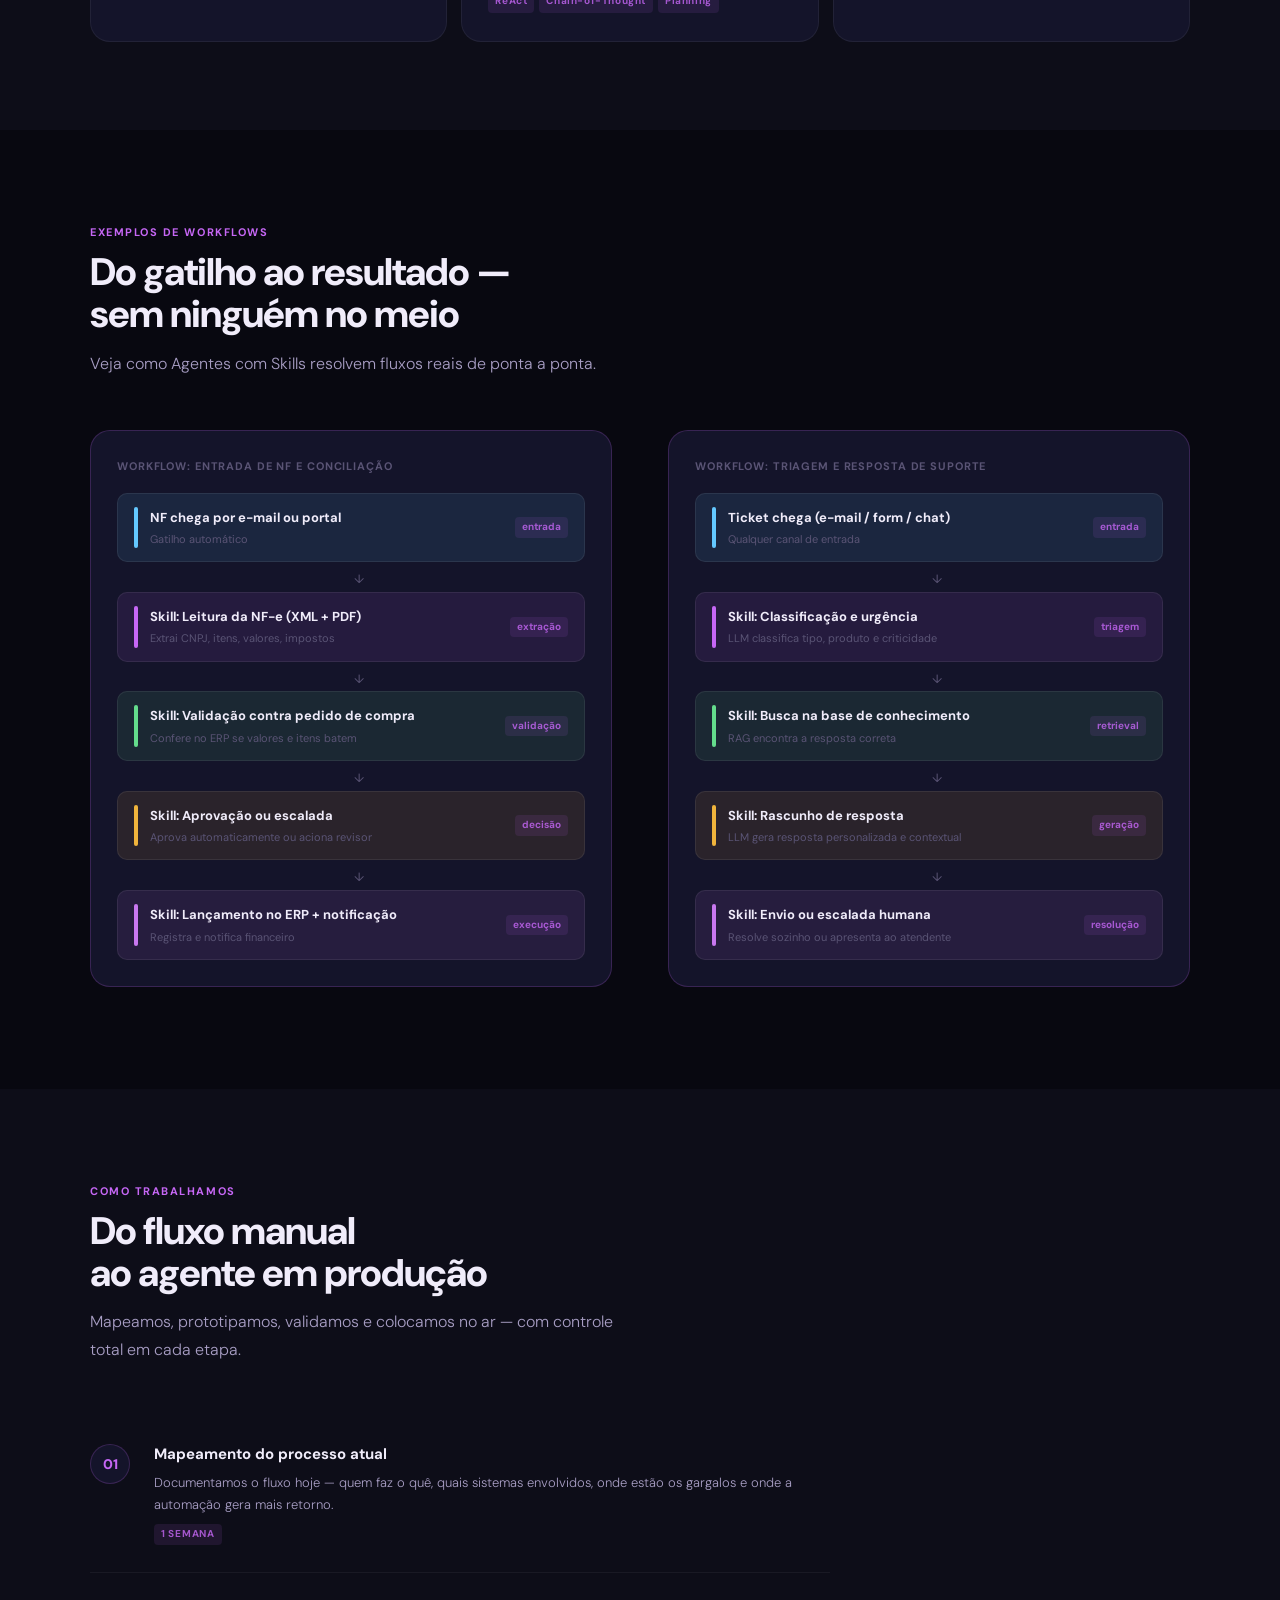
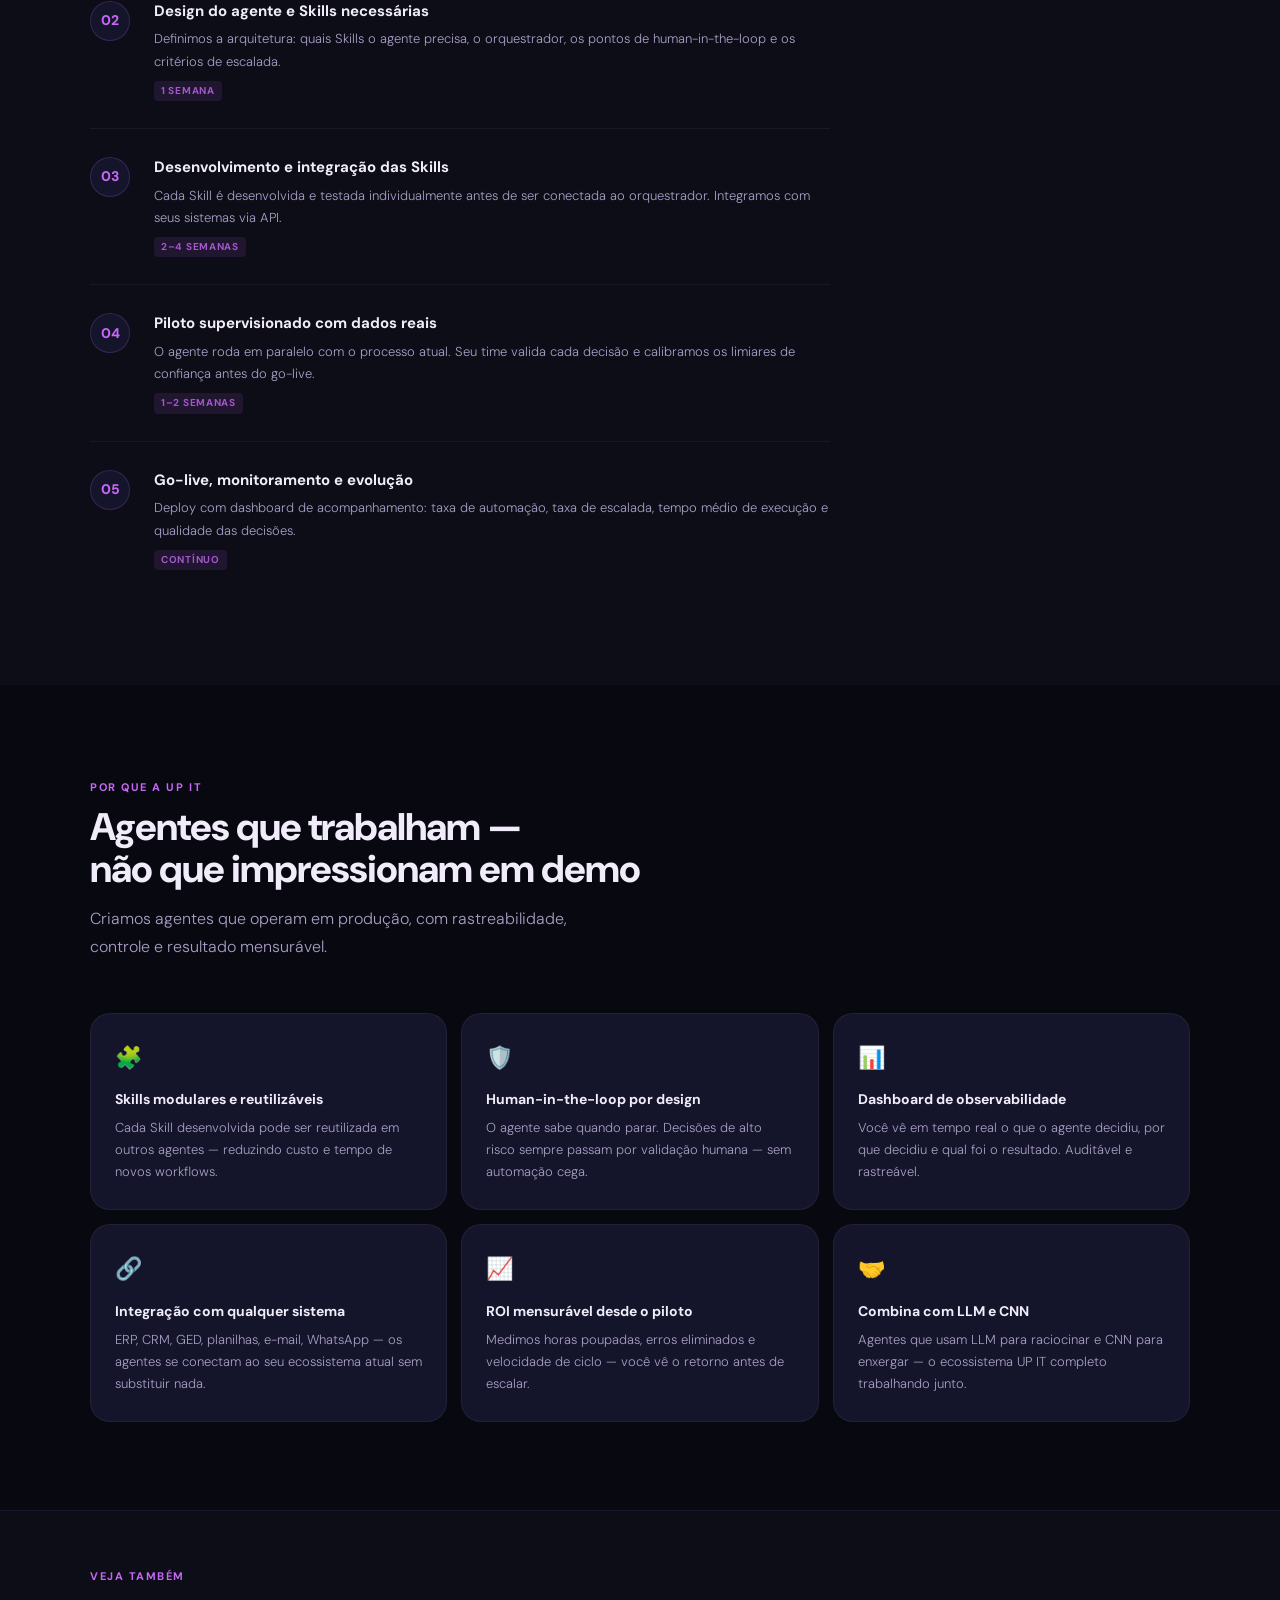
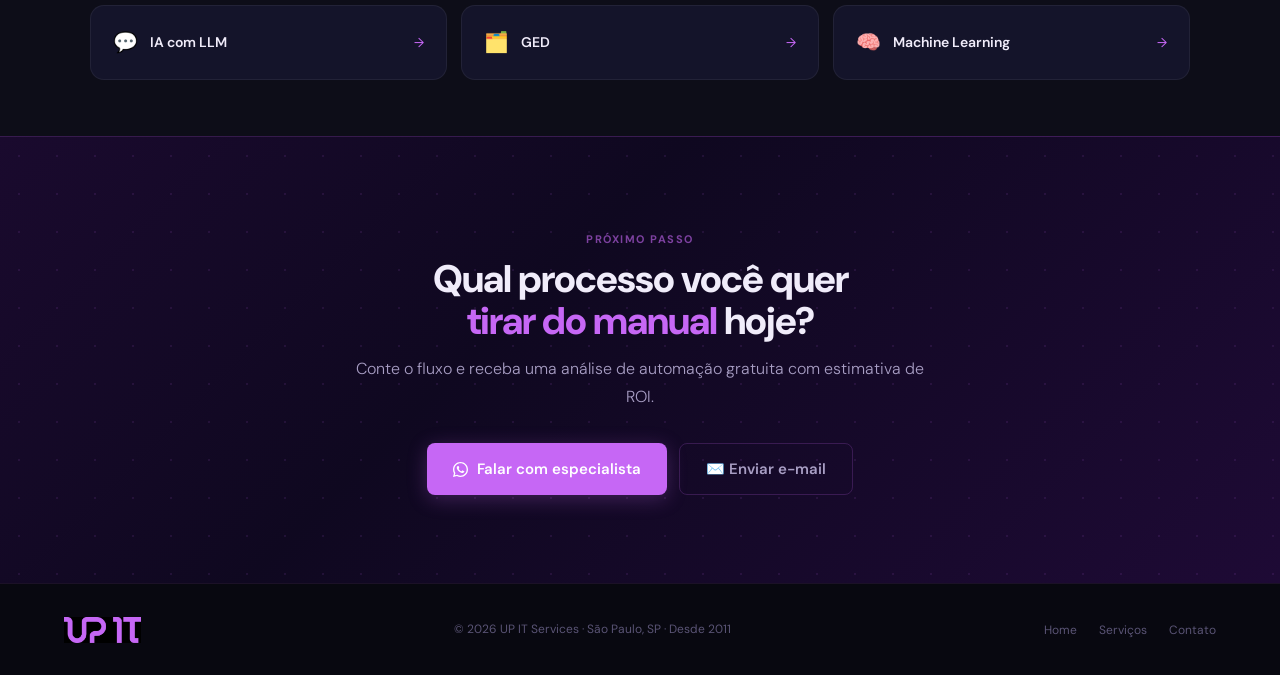
==== commit ef5cad8f: "feat: update hero backgrounds and enhance visual styles across multiple pages" ====
--- a/upit-agentes.html
+++ b/upit-agentes.html
@@ -136,18 +136,11 @@
       position: absolute;
       inset: 0;
       pointer-events: none;
-      background: radial-gradient(ellipse 55% 55% at 72% 38%, rgba(198, 103, 245, .13) 0%, transparent 65%),
-        radial-gradient(ellipse 30% 35% at 12% 72%, rgba(198, 103, 245, .07) 0%, transparent 60%);
-    }
-
-    .hero::after {
-      content: '';
-      position: absolute;
-      inset: 0;
-      pointer-events: none;
-      background-image: linear-gradient(rgba(198, 103, 245, .05) 1px, transparent 1px), linear-gradient(90deg, rgba(198, 103, 245, .05) 1px, transparent 1px);
-      background-size: 48px 48px;
-      mask-image: radial-gradient(ellipse 70% 70% at 65% 35%, black 20%, transparent 75%);
+      background: linear-gradient(90deg, rgba(8, 8, 16, .96) 0%, rgba(8, 8, 16, .88) 42%, rgba(8, 8, 16, .62) 72%, rgba(8, 8, 16, .82) 100%),
+        linear-gradient(180deg, rgba(8, 8, 16, .9) 0%, rgba(8, 8, 16, .45) 50%, rgba(8, 8, 16, .92) 100%),
+        radial-gradient(ellipse 55% 55% at 72% 38%, rgba(198, 103, 245, .13) 0%, transparent 65%),
+        radial-gradient(ellipse 30% 35% at 12% 72%, rgba(198, 103, 245, .07) 0%, transparent 60%),
+        url("assets/hero-agentes-bg.png") center/cover no-repeat;
     }
 
     .hero-inner {
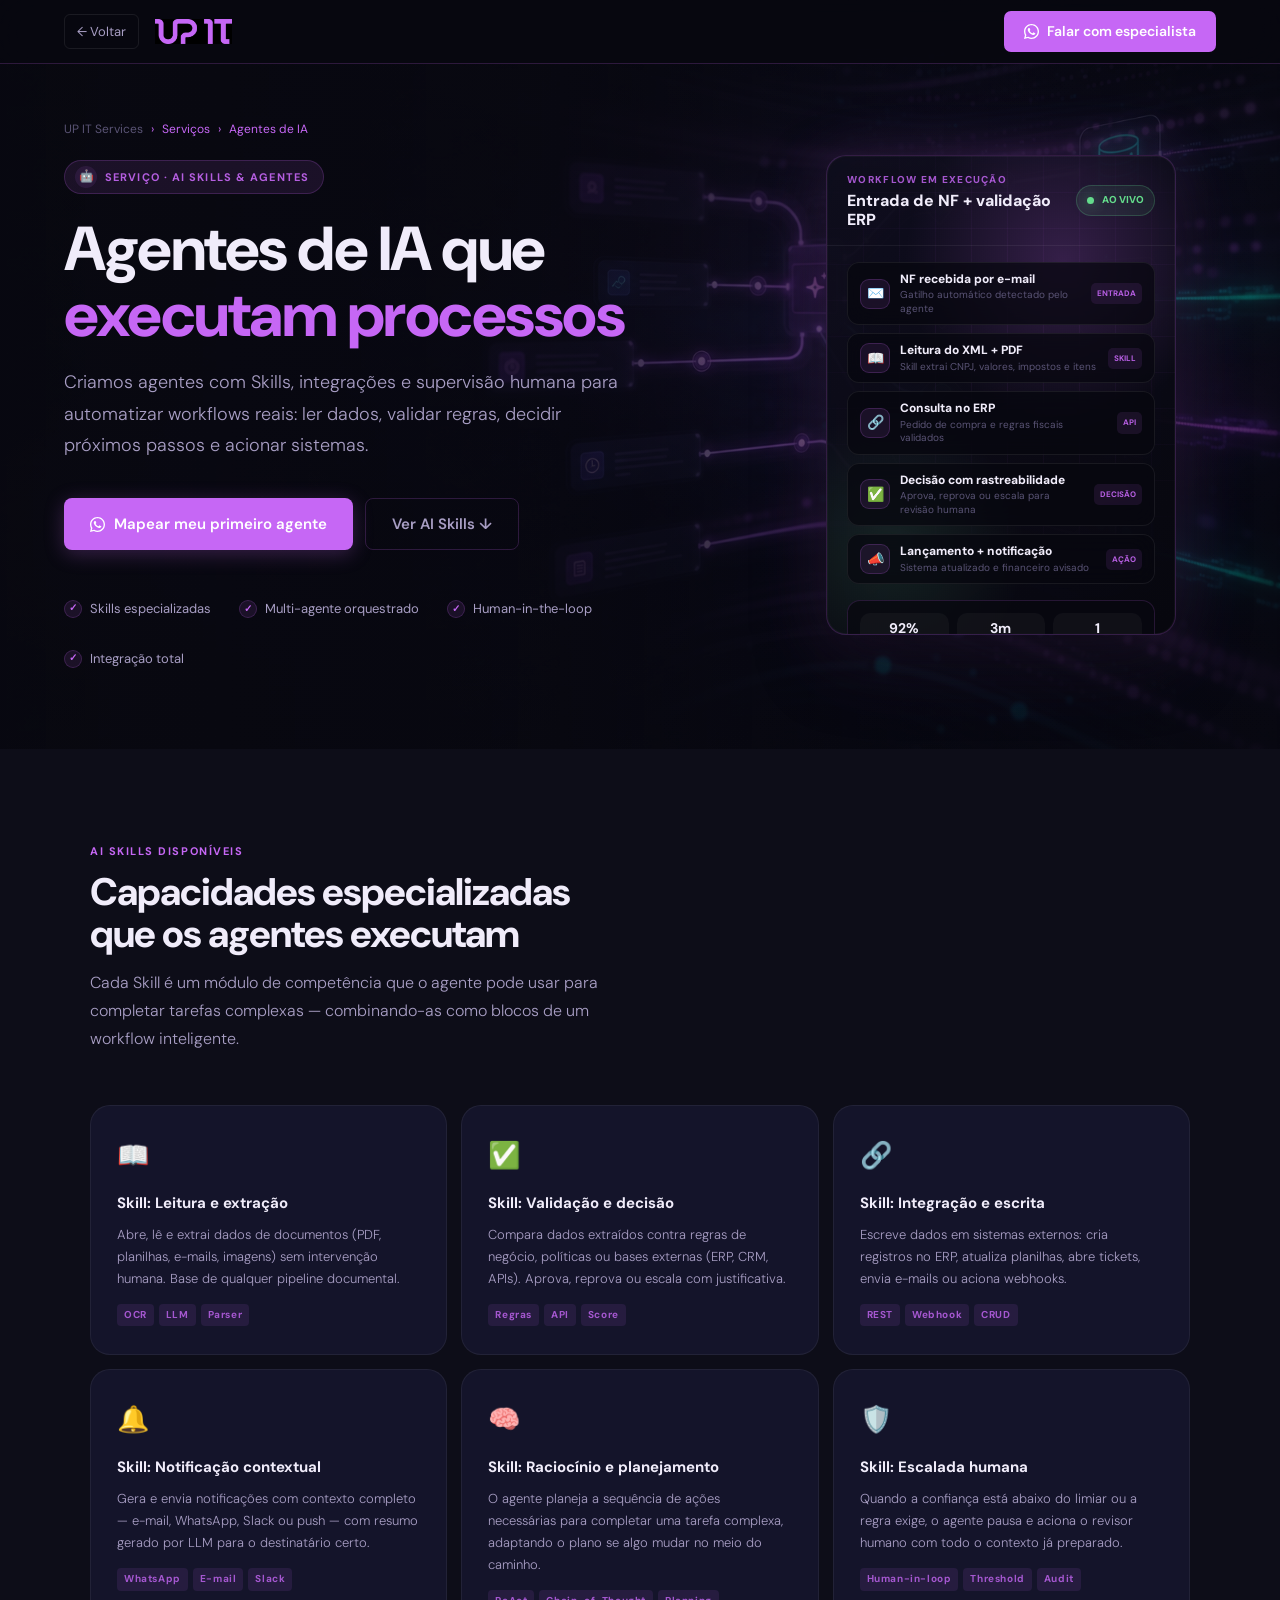
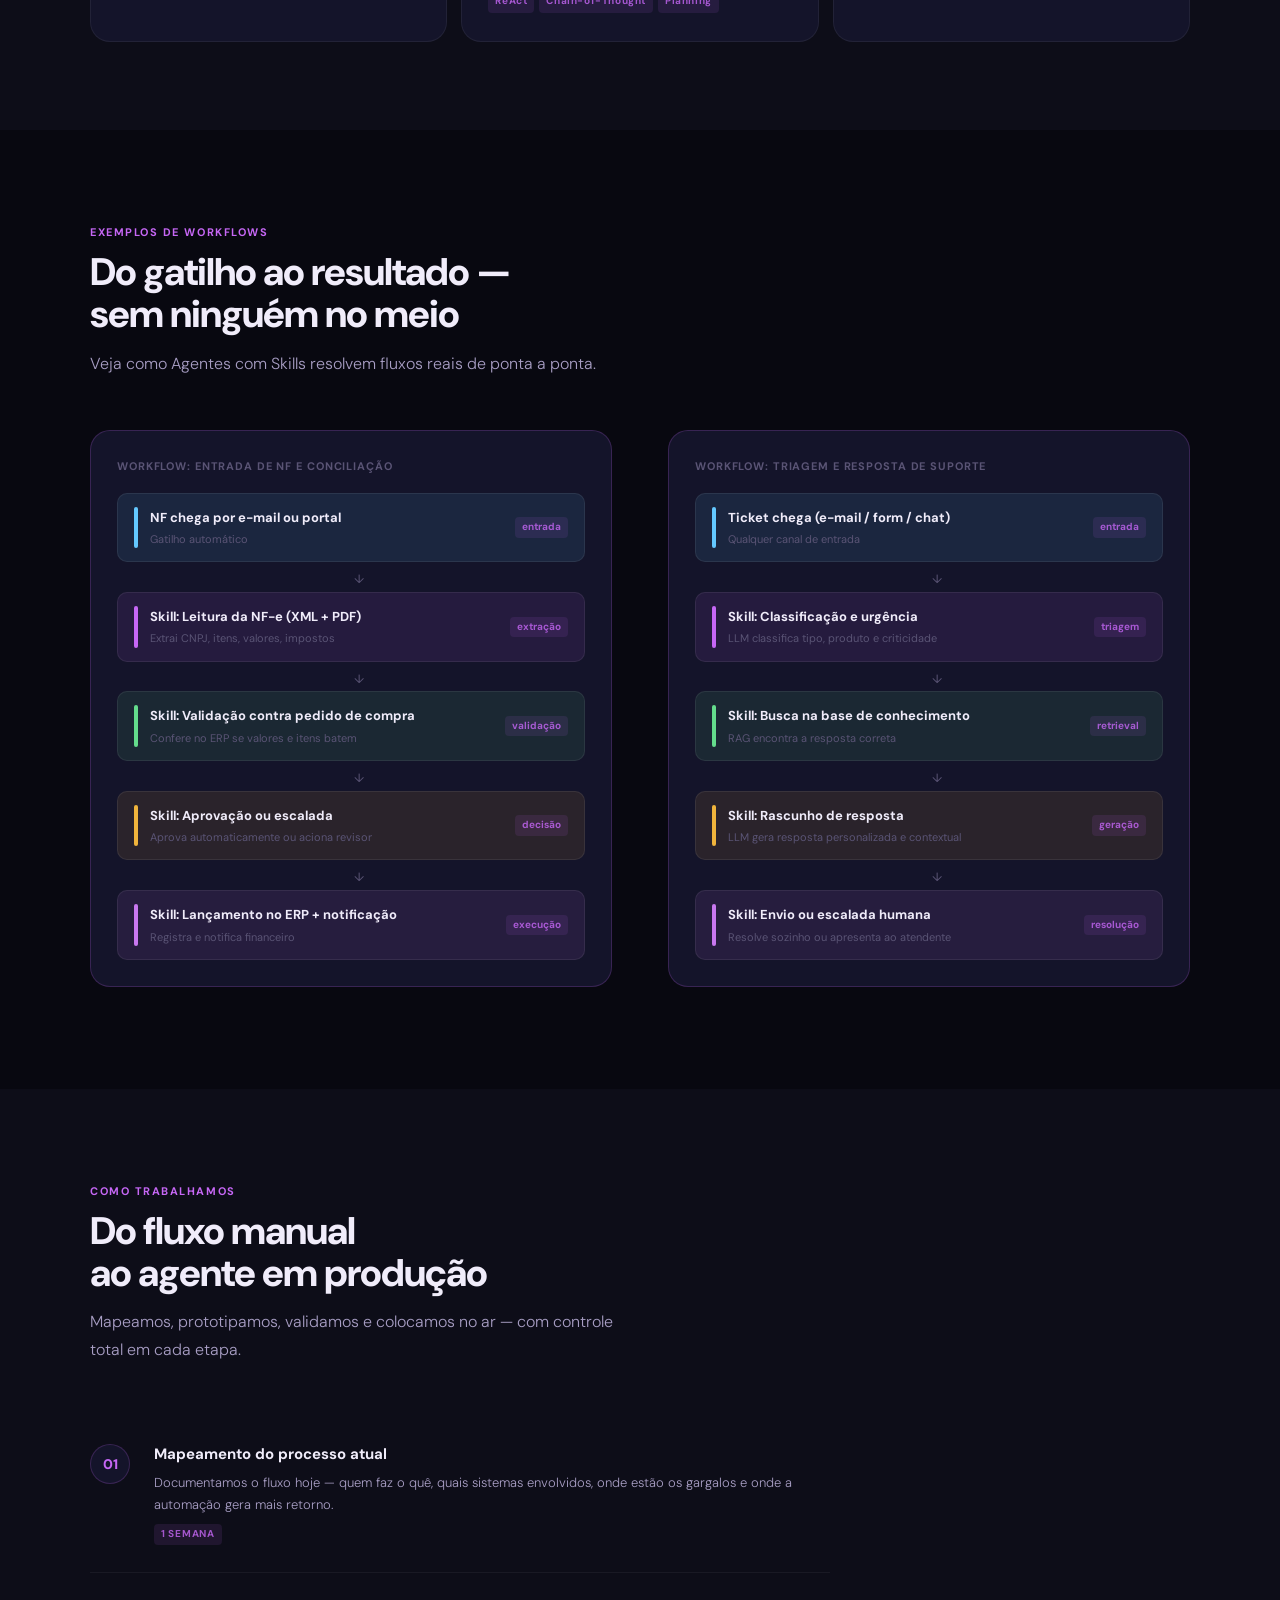
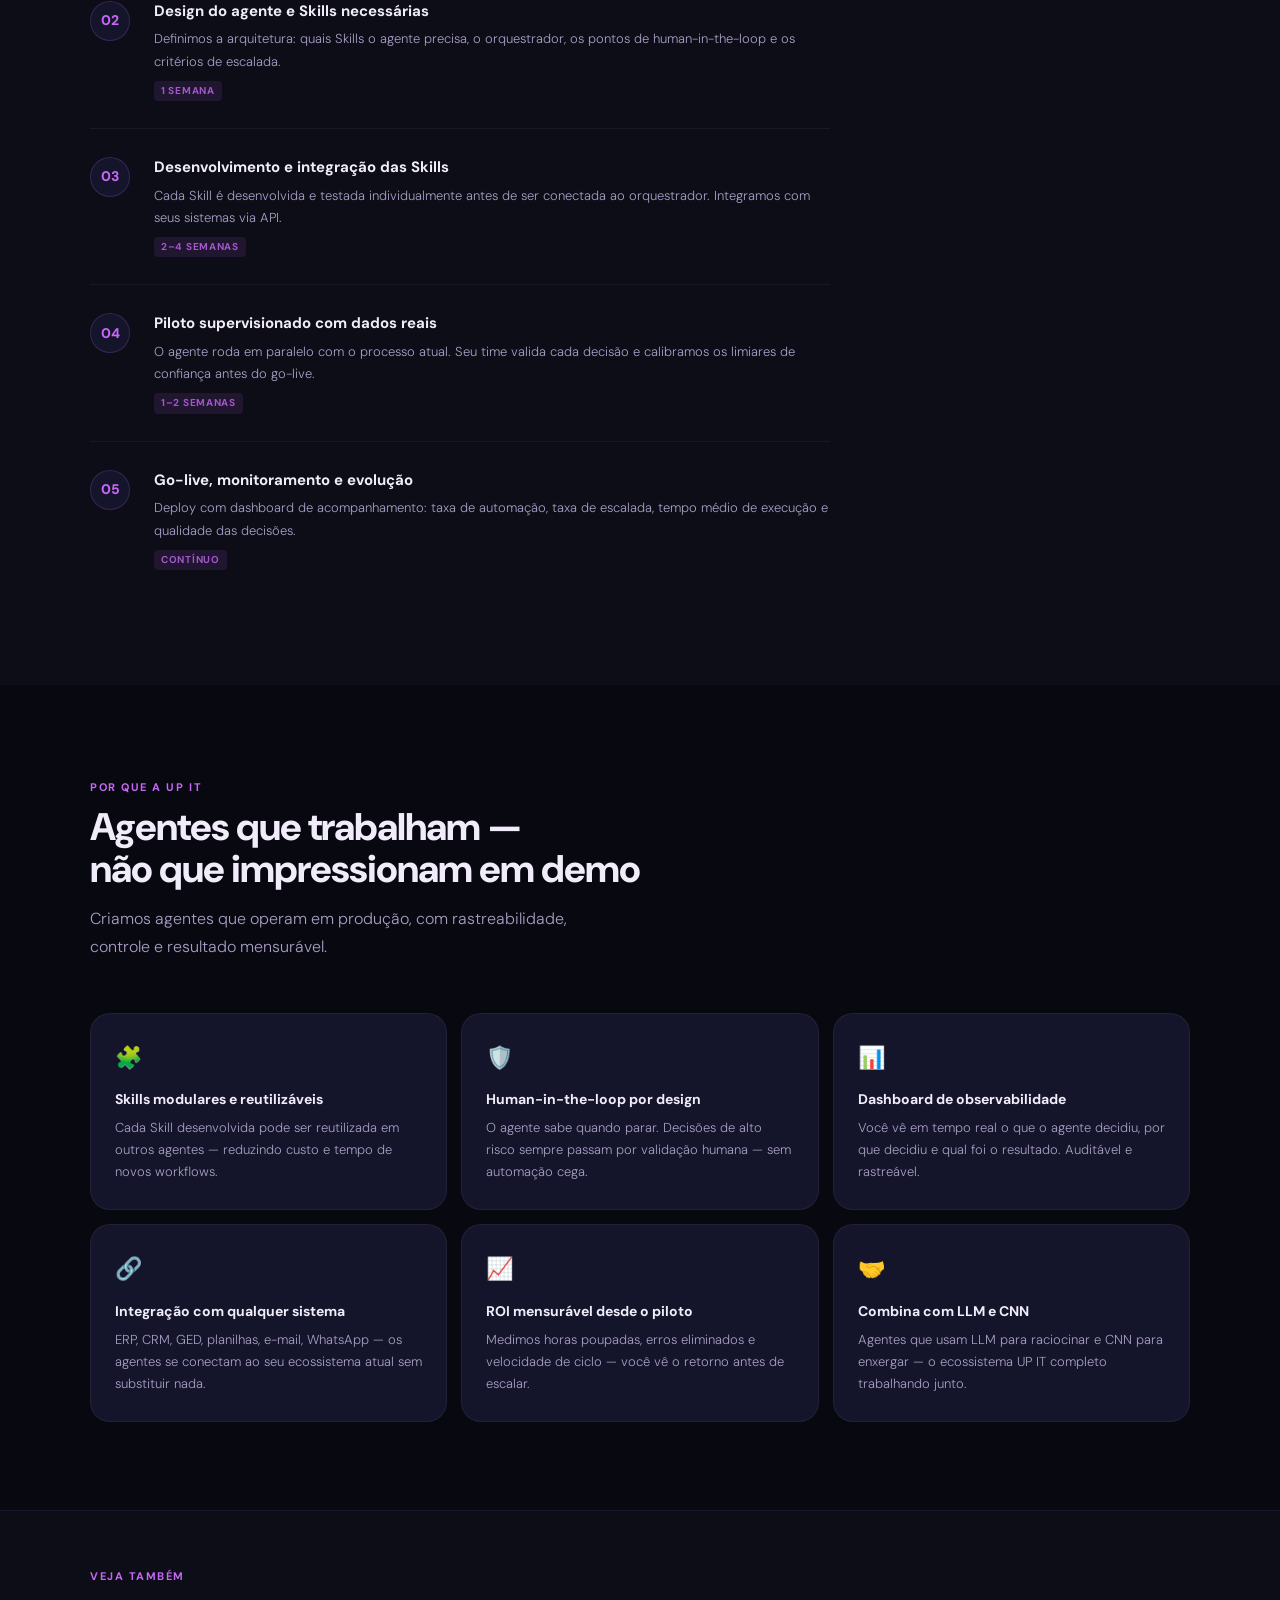
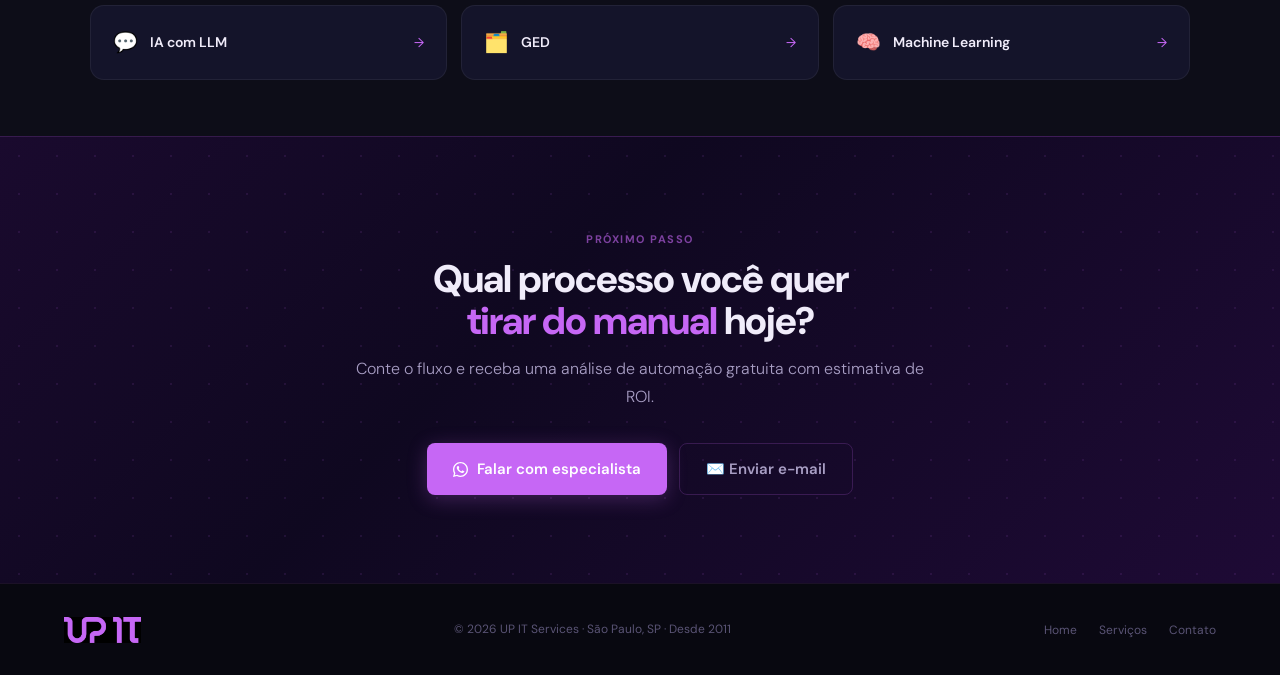
==== commit 67a33b46: "feat: update hero backgrounds for enhanced visual appeal across multiple pages" ====
--- a/upit-agentes.html
+++ b/upit-agentes.html
@@ -136,8 +136,8 @@
       position: absolute;
       inset: 0;
       pointer-events: none;
-      background: linear-gradient(90deg, rgba(8, 8, 16, .96) 0%, rgba(8, 8, 16, .88) 42%, rgba(8, 8, 16, .62) 72%, rgba(8, 8, 16, .82) 100%),
-        linear-gradient(180deg, rgba(8, 8, 16, .9) 0%, rgba(8, 8, 16, .45) 50%, rgba(8, 8, 16, .92) 100%),
+      background: linear-gradient(90deg, rgba(8, 8, 16, .94) 0%, rgba(8, 8, 16, .78) 42%, rgba(8, 8, 16, .28) 72%, rgba(8, 8, 16, .5) 100%),
+        linear-gradient(180deg, rgba(8, 8, 16, .75) 0%, rgba(8, 8, 16, .16) 50%, rgba(8, 8, 16, .78) 100%),
         radial-gradient(ellipse 55% 55% at 72% 38%, rgba(198, 103, 245, .13) 0%, transparent 65%),
         radial-gradient(ellipse 30% 35% at 12% 72%, rgba(198, 103, 245, .07) 0%, transparent 60%),
         url("assets/hero-agentes-bg.png") center/cover no-repeat;
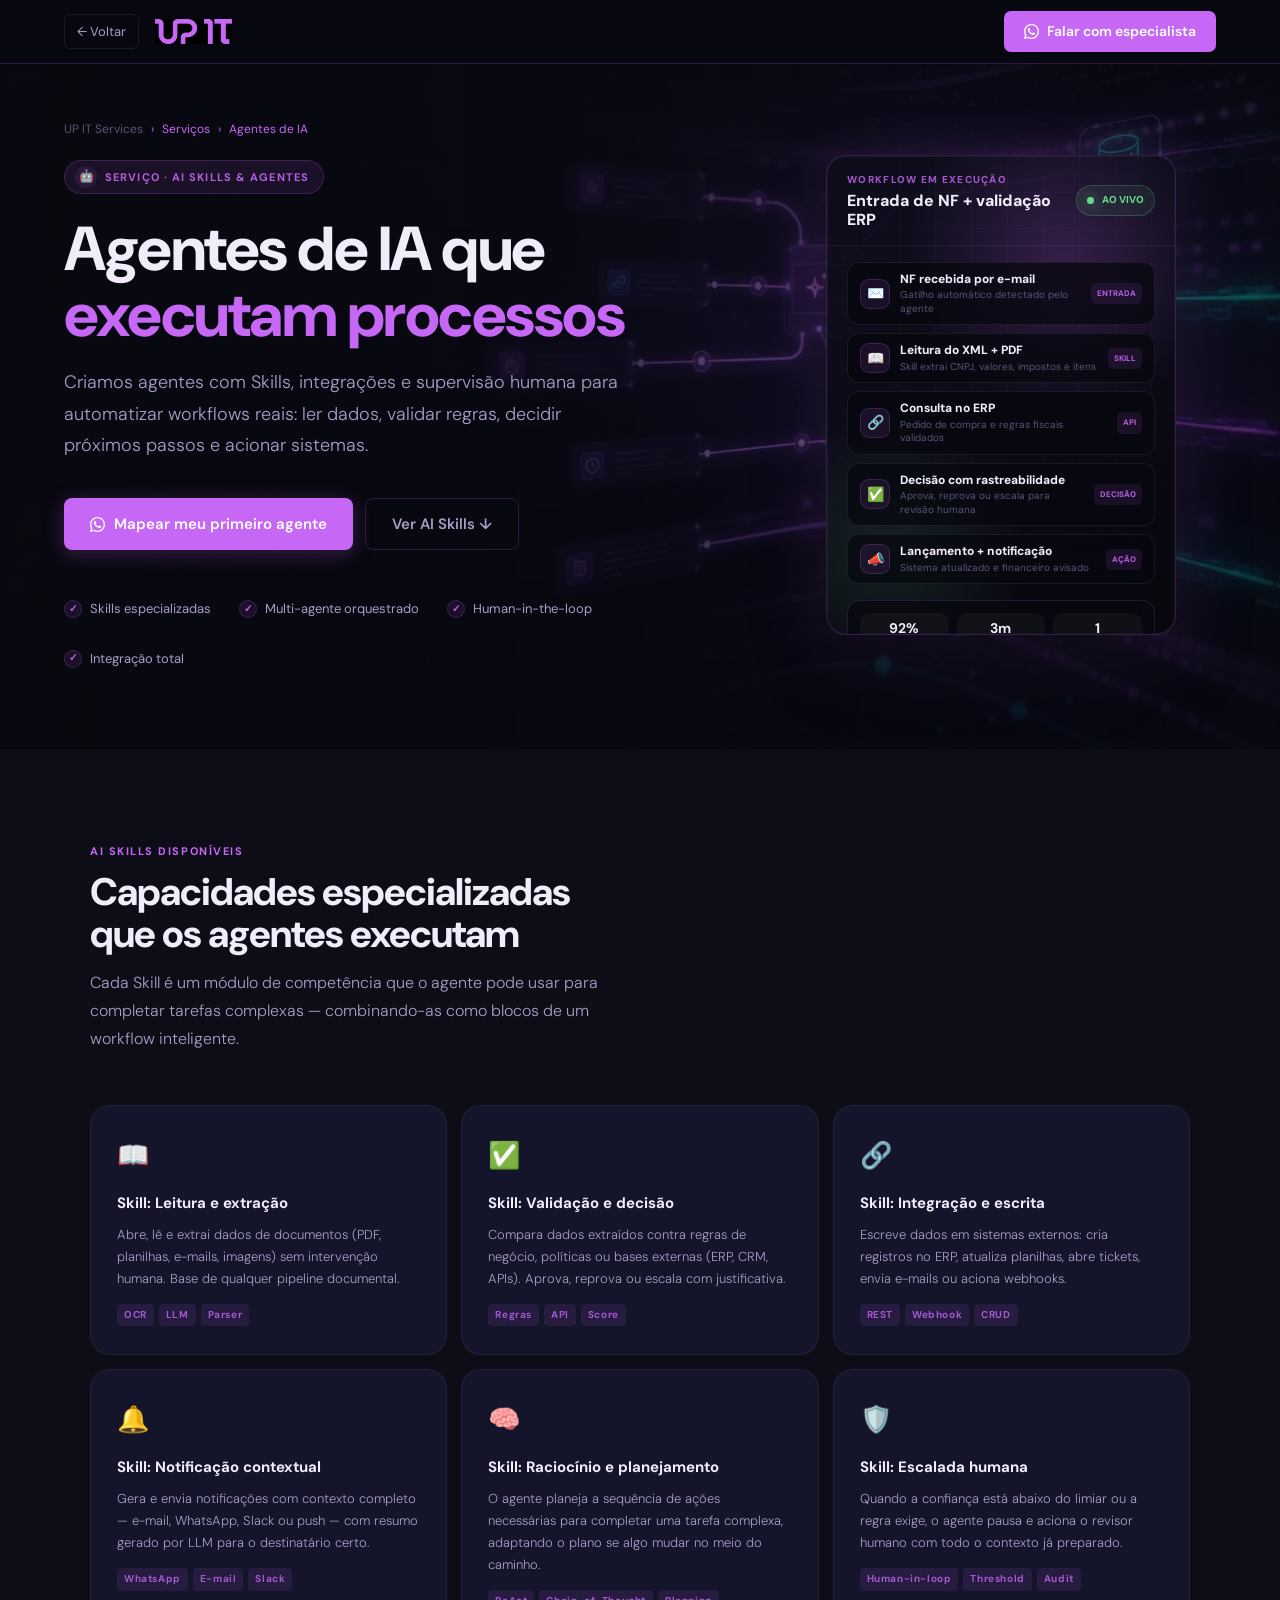
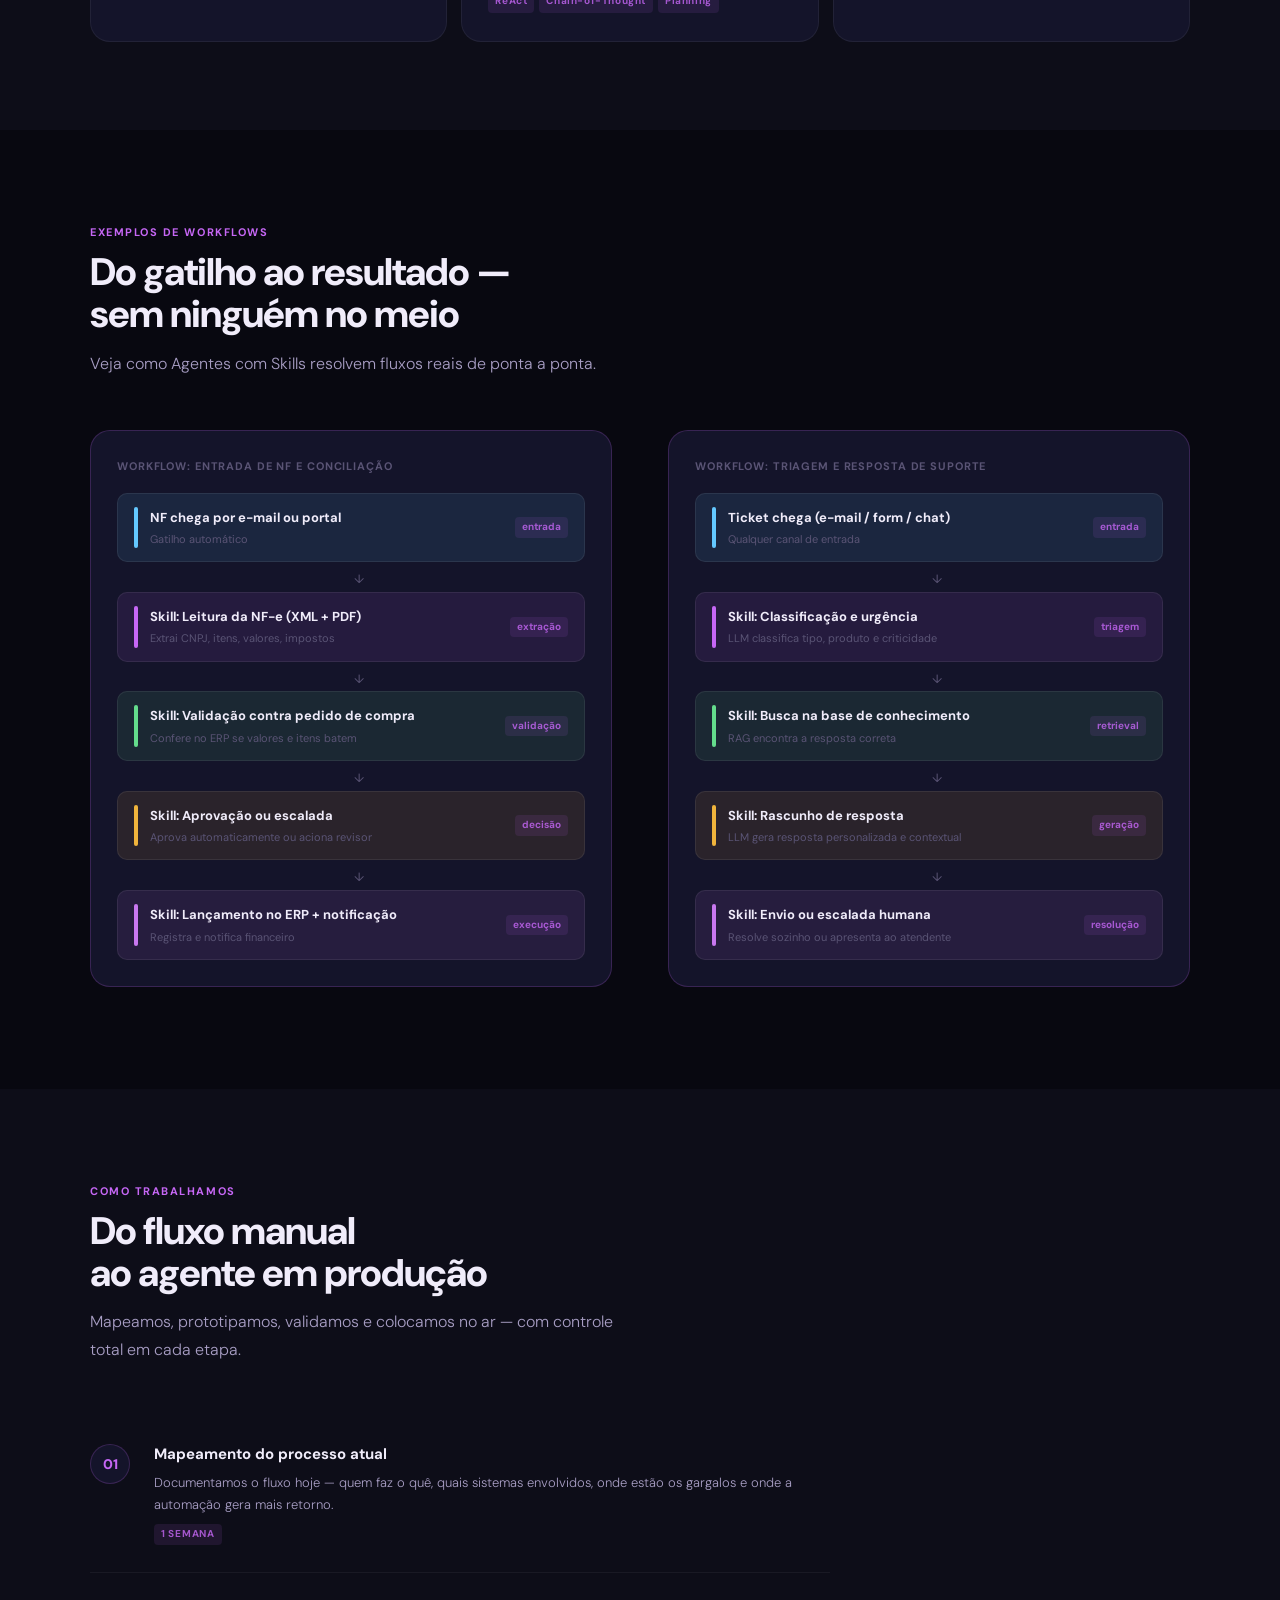
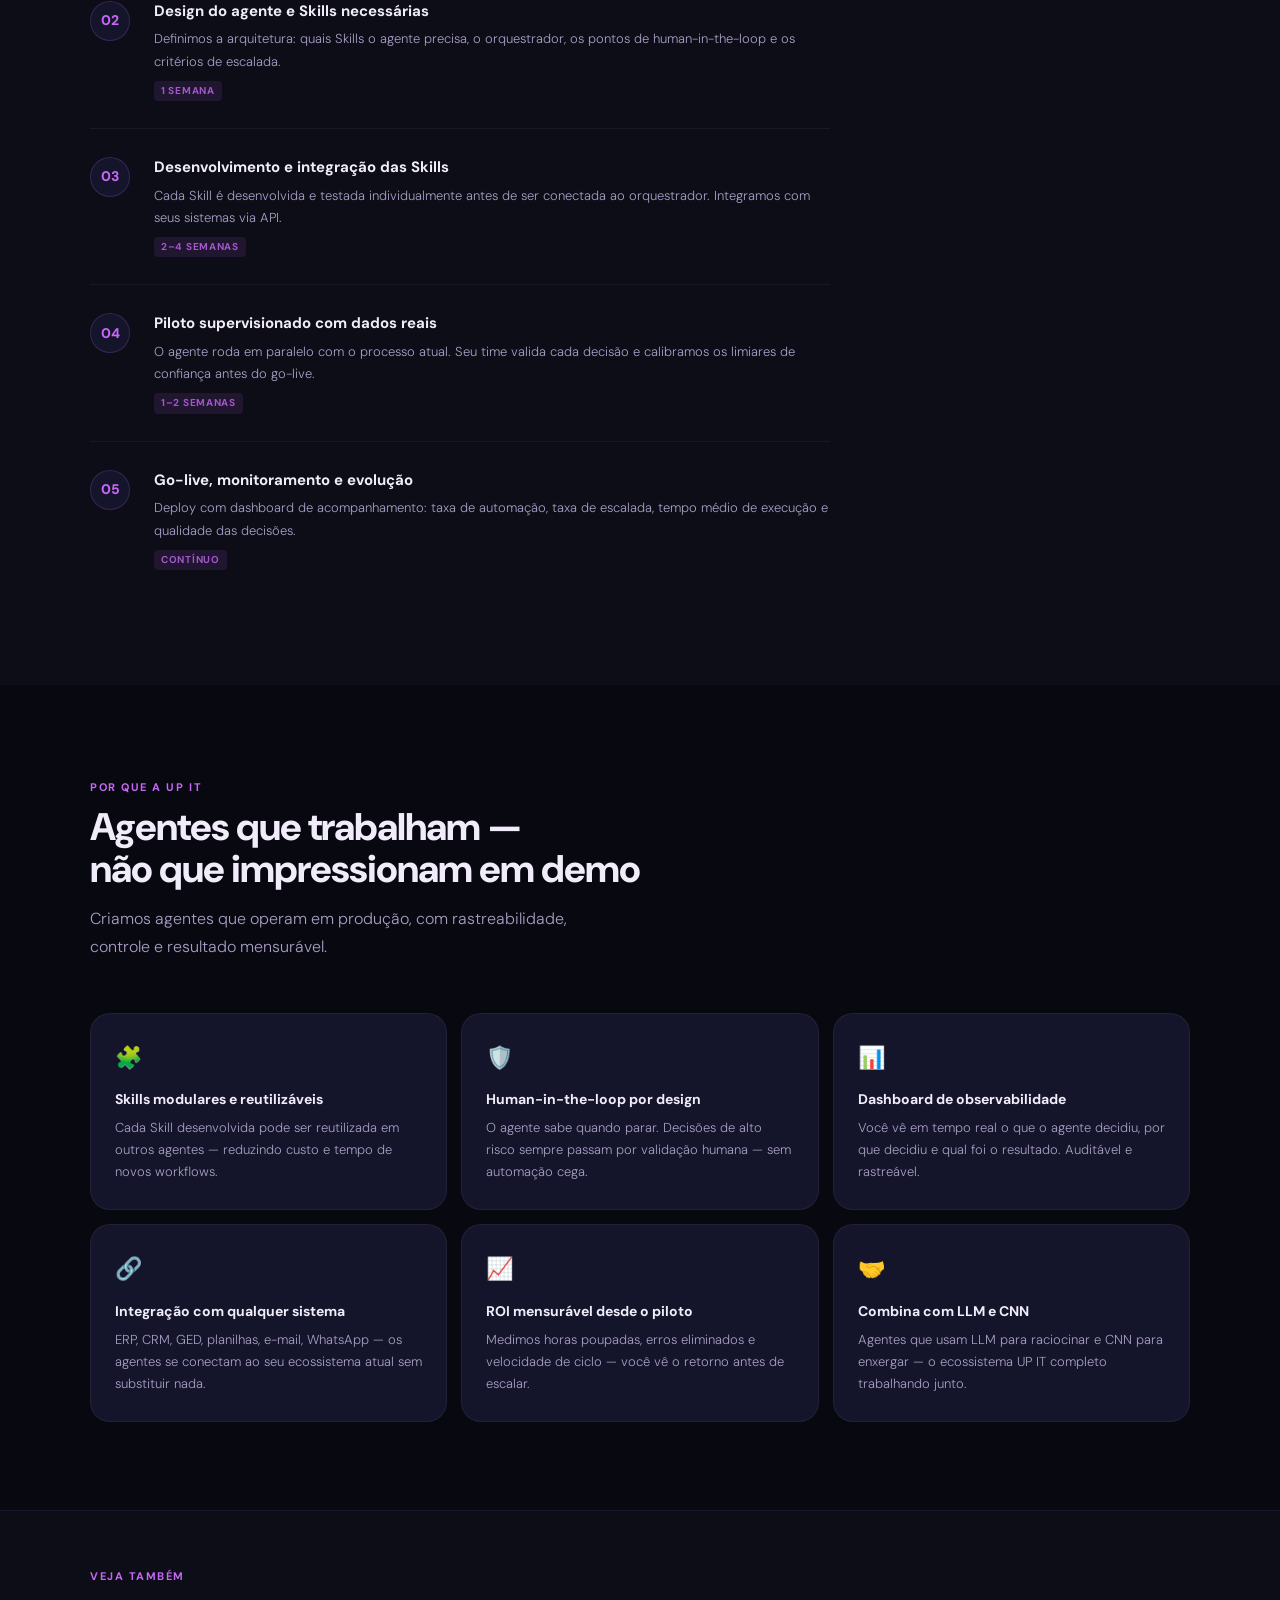
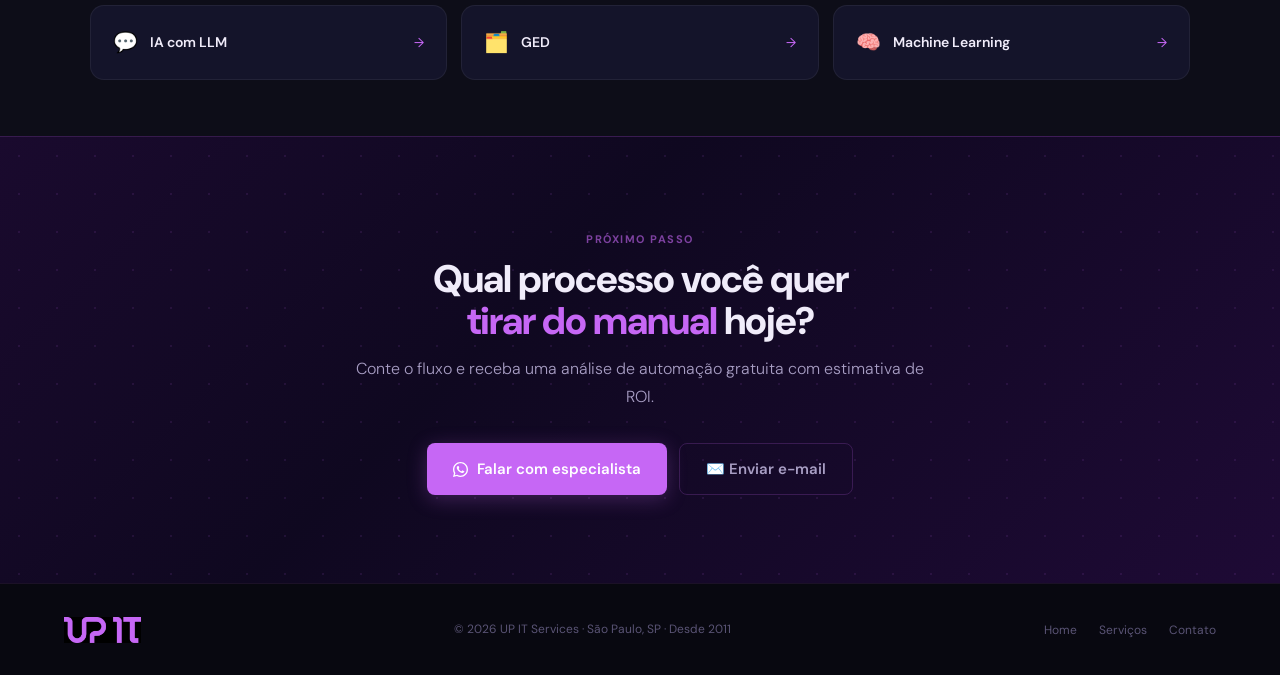
==== commit 041e2a43: "Add favicon, robots.txt, and sitemap.xml for improved SEO and branding - Added a favicon.svg file fo" ====
--- a/upit-agentes.html
+++ b/upit-agentes.html
@@ -7,11 +7,23 @@
   <title>Automação com Agentes de IA (AI Skills) — UP IT Services</title>
   <meta name="description"
     content="Agentes de IA com Skills especializadas que executam tarefas complexas de ponta a ponta — sem gargalos humanos.">
+<link rel="canonical" href="https://www.upitservices.com.br/upit-agentes.html">
+<link rel="icon" href="/favicon.svg" type="image/svg+xml">
+<meta property="og:type" content="website">
+<meta property="og:title" content="Automação com Agentes de IA (AI Skills) — UP IT Services">
+<meta property="og:description" content="Agentes de IA com Skills especializadas que executam tarefas complexas de ponta a ponta — sem gargalos humanos.">
+<meta property="og:url" content="https://www.upitservices.com.br/upit-agentes.html">
+<meta property="og:image" content="https://www.upitservices.com.br/assets/hero-agentes-bg.webp">
+<meta name="twitter:card" content="summary_large_image">
+<meta name="twitter:title" content="Automação com Agentes de IA (AI Skills) — UP IT Services">
+<meta name="twitter:description" content="Agentes de IA com Skills especializadas que executam tarefas complexas de ponta a ponta — sem gargalos humanos.">
+<meta name="twitter:image" content="https://www.upitservices.com.br/assets/hero-agentes-bg.webp">
+
   <link rel="preconnect" href="https://fonts.googleapis.com">
   <link rel="preconnect" href="https://fonts.gstatic.com" crossorigin>
-  <link
-    href="https://fonts.googleapis.com/css2?family=DM+Sans:opsz,wght@9..40,300;9..40,400;9..40,500;9..40,600;9..40,700;9..40,800&display=swap"
-    rel="stylesheet">
+  <link rel="preload" href="assets/hero-agentes-bg.webp" as="image" fetchpriority="high">
+<link rel="preload" href="https://fonts.googleapis.com/css2?family=DM+Sans:opsz,wght@9..40,300;9..40,400;9..40,500;9..40,600;9..40,700;9..40,800&display=swap" as="style" onload="this.onload=null;this.rel='stylesheet'">
+<noscript><link href="https://fonts.googleapis.com/css2?family=DM+Sans:opsz,wght@9..40,300;9..40,400;9..40,500;9..40,600;9..40,700;9..40,800&display=swap" rel="stylesheet"></noscript>
   <style>
     *,
     *::before,
@@ -140,7 +152,7 @@
         linear-gradient(180deg, rgba(8, 8, 16, .75) 0%, rgba(8, 8, 16, .16) 50%, rgba(8, 8, 16, .78) 100%),
         radial-gradient(ellipse 55% 55% at 72% 38%, rgba(198, 103, 245, .13) 0%, transparent 65%),
         radial-gradient(ellipse 30% 35% at 12% 72%, rgba(198, 103, 245, .07) 0%, transparent 60%),
-        url("assets/hero-agentes-bg.png") center/cover no-repeat;
+        url("assets/hero-agentes-bg.webp") center/cover no-repeat;
     }
 
     .hero-inner {
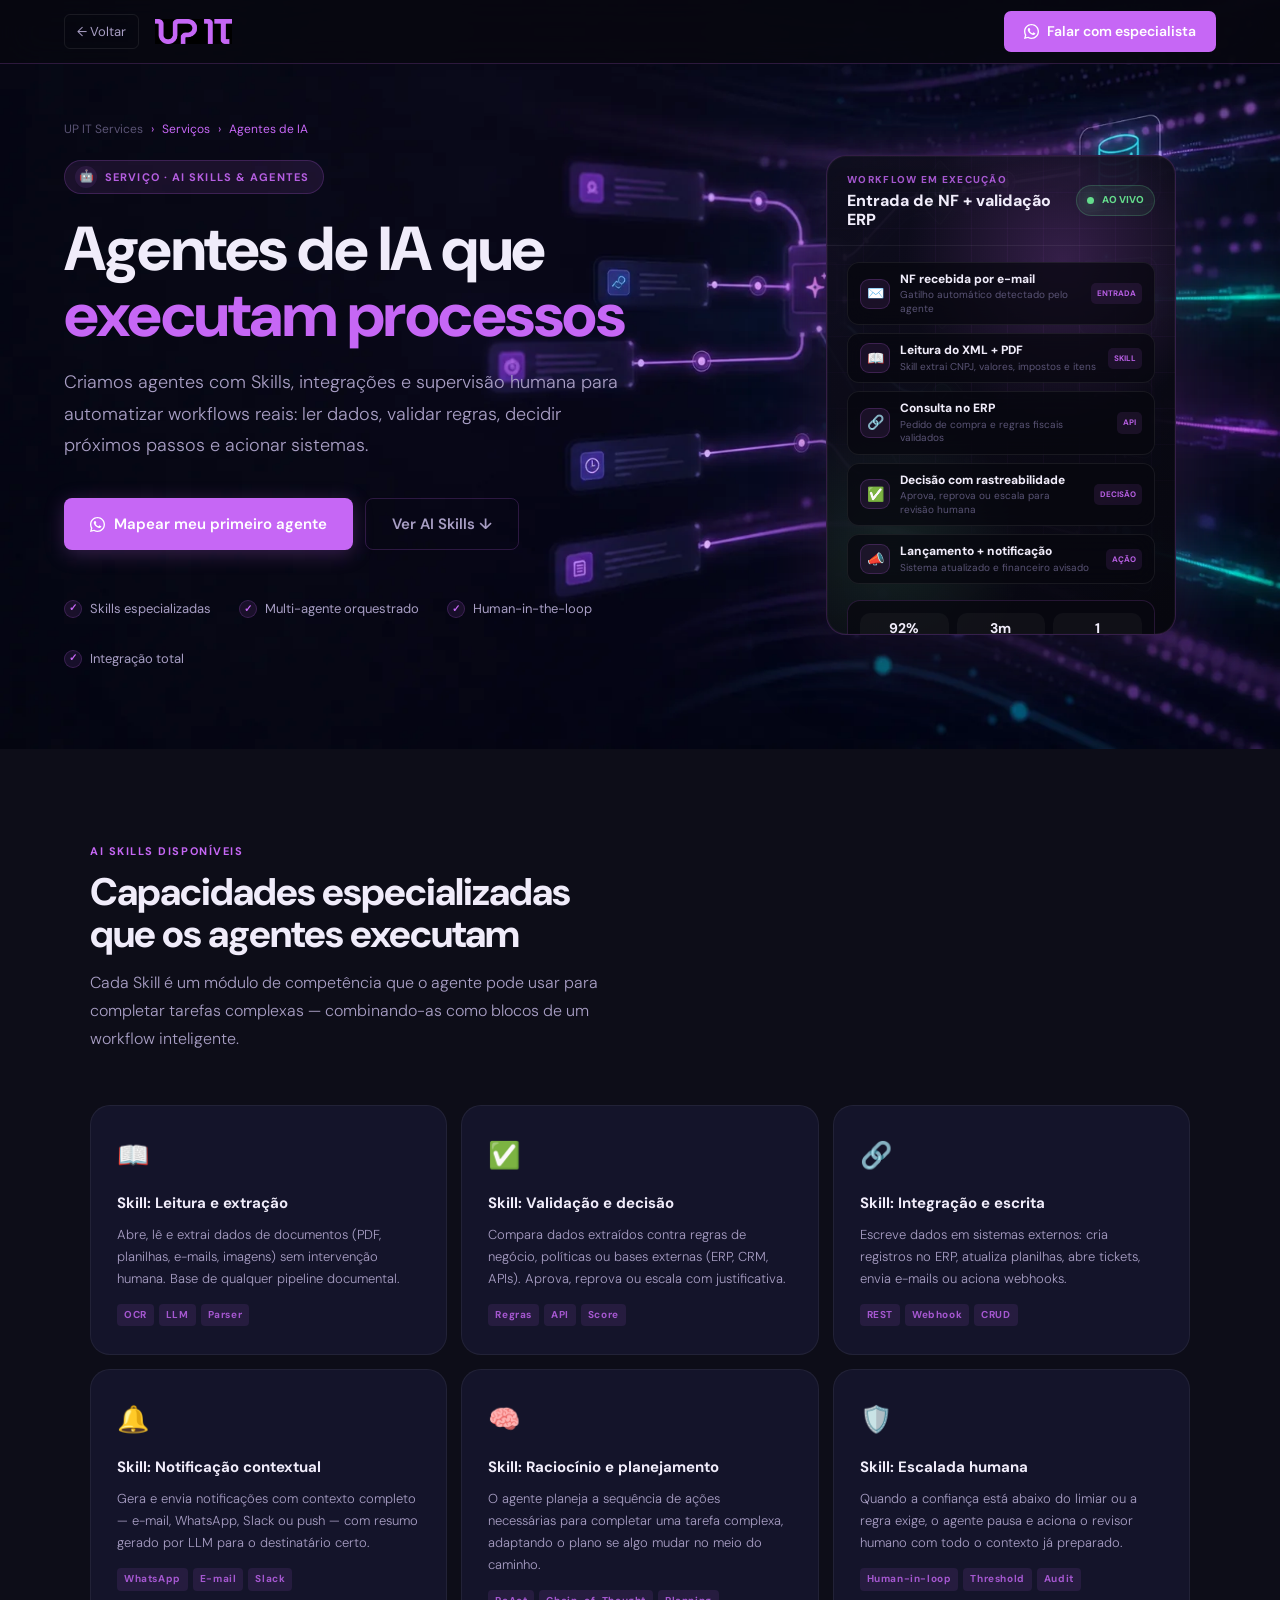
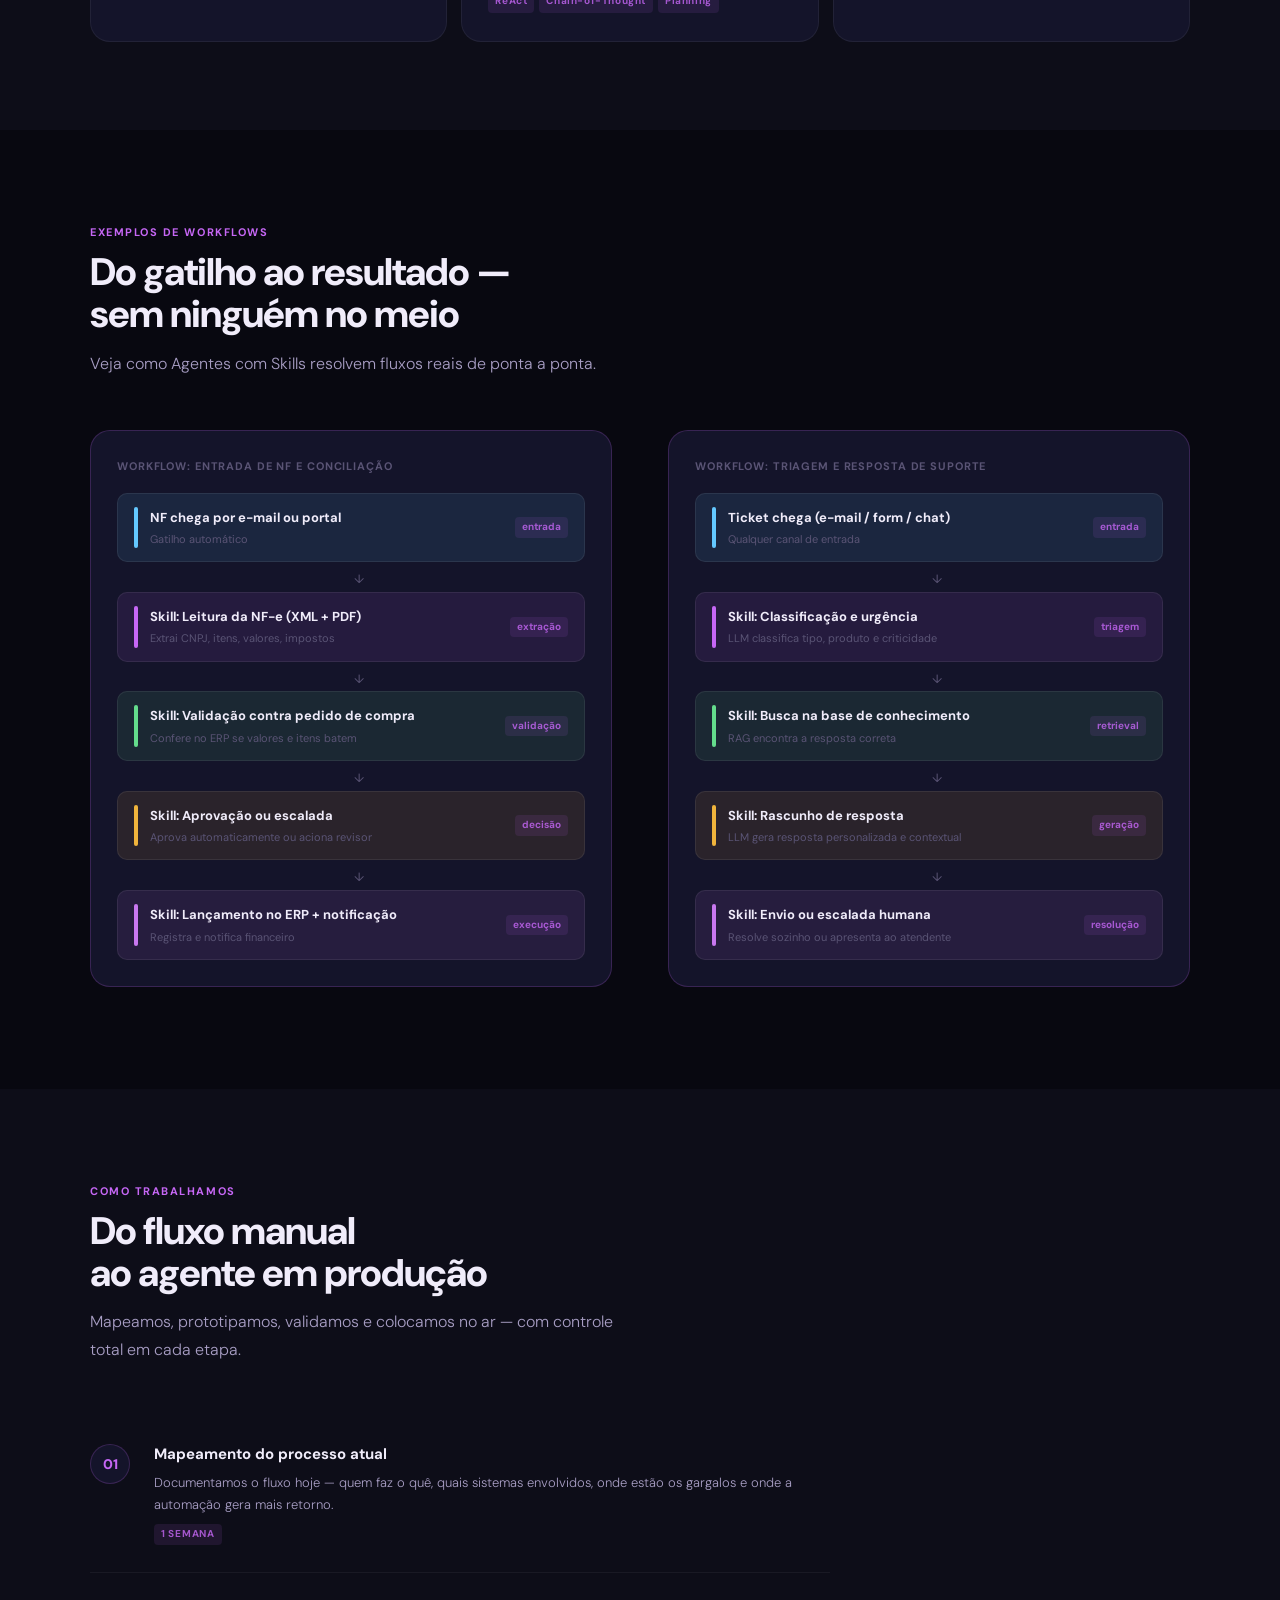
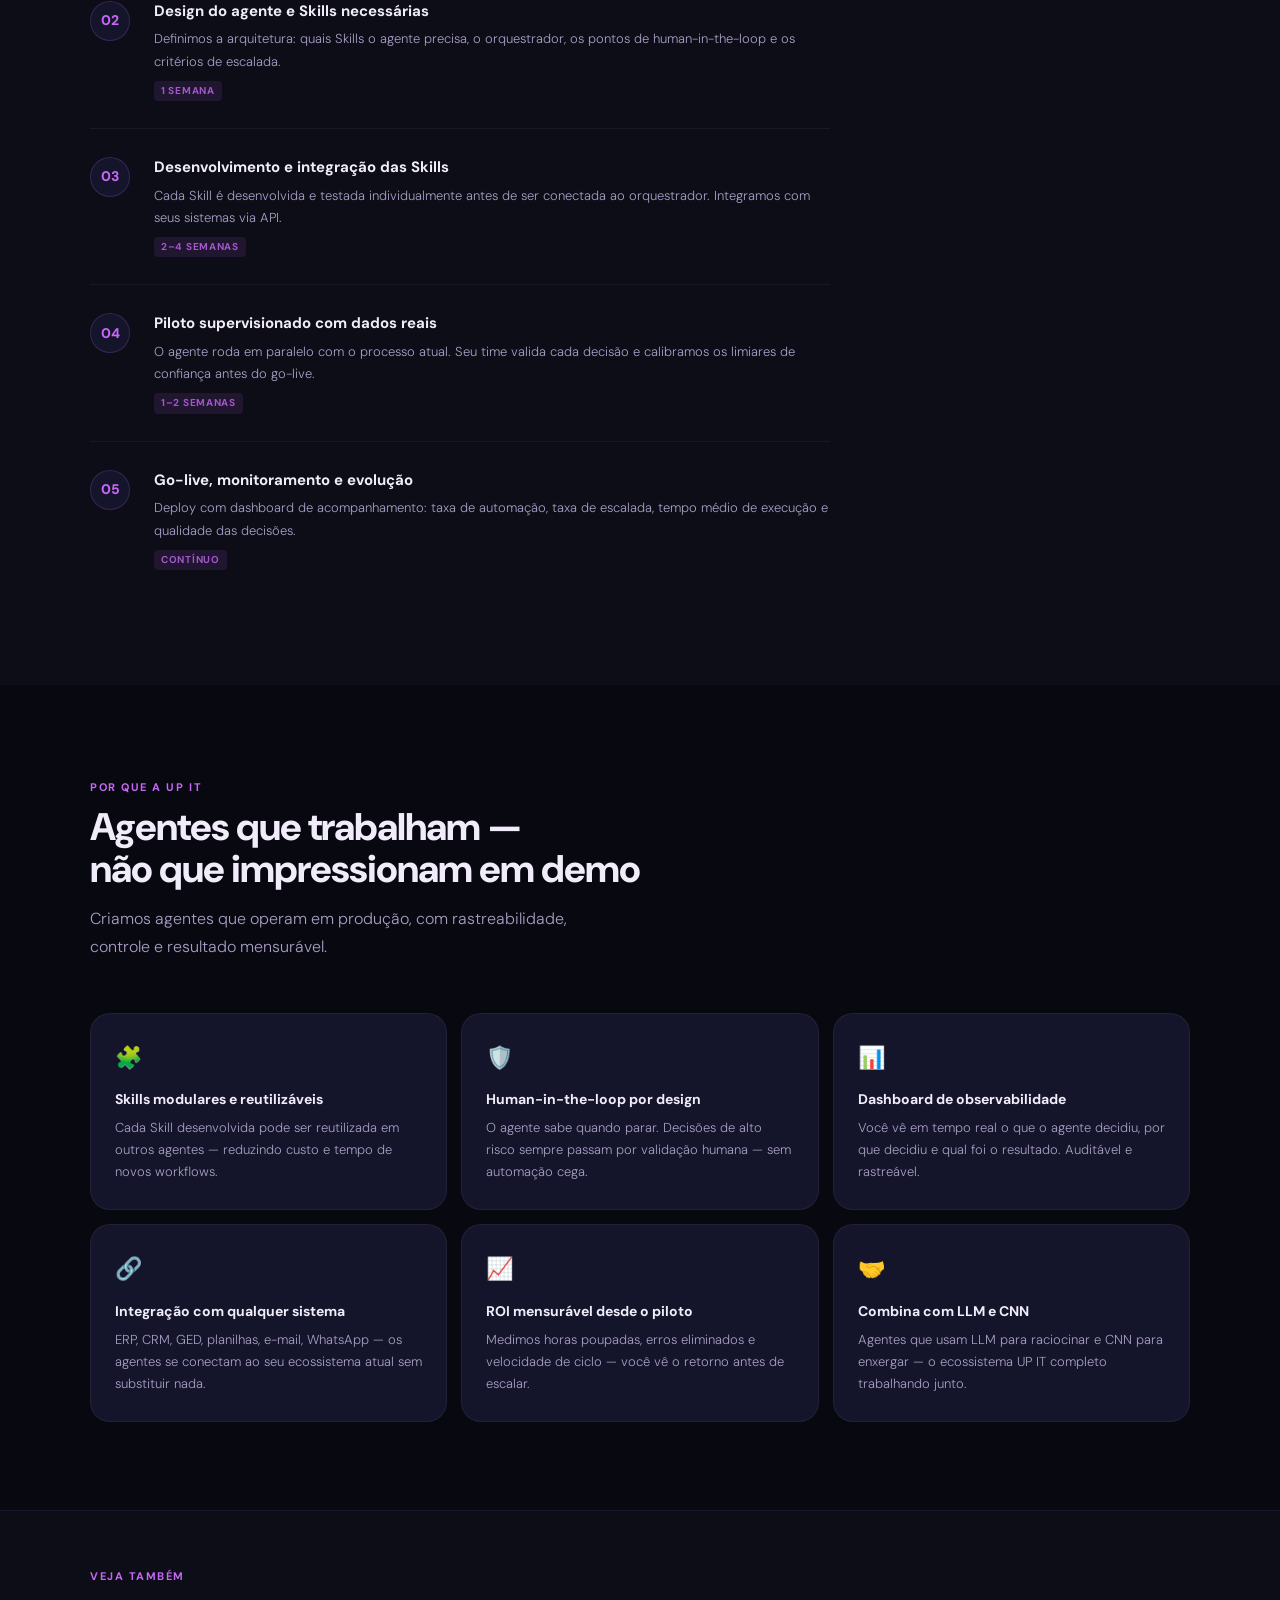
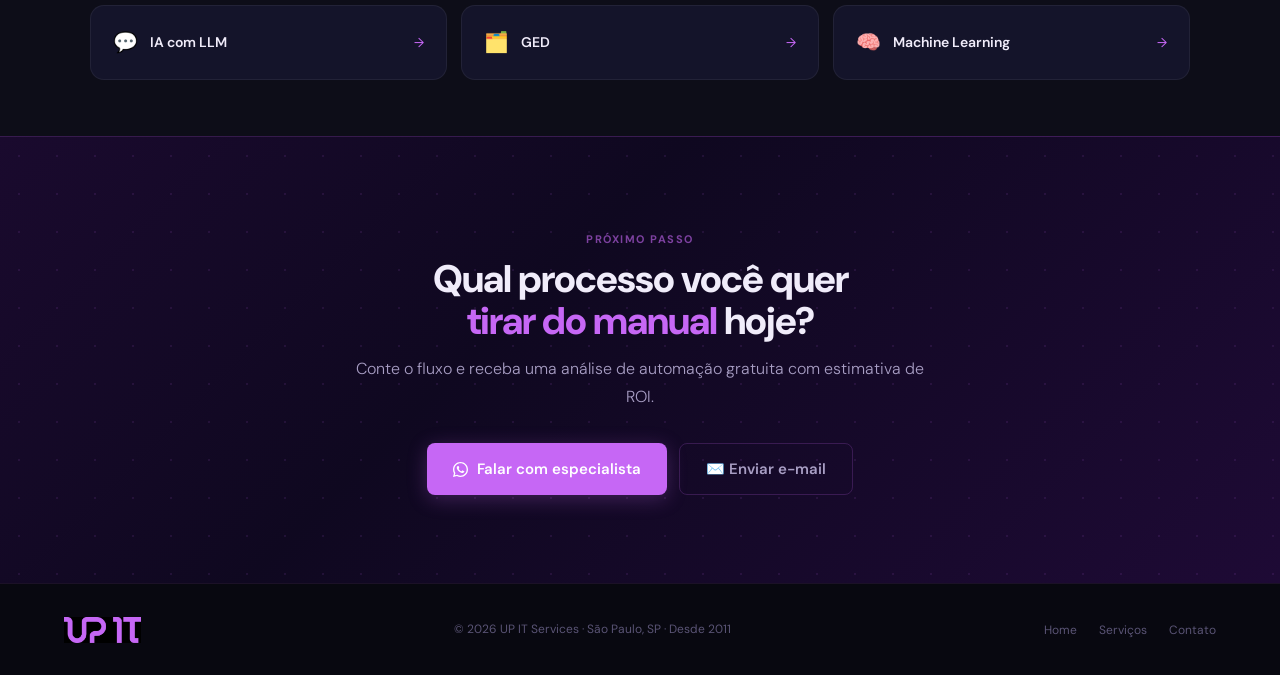
==== commit 54df6ff6: "Refactor styles: Move inline CSS to external stylesheet and optimize hero background gradients in HT" ====
--- a/upit-agentes.html
+++ b/upit-agentes.html
@@ -24,826 +24,10 @@
   <link rel="preload" href="assets/hero-agentes-bg.webp" as="image" fetchpriority="high">
 <link rel="preload" href="https://fonts.googleapis.com/css2?family=DM+Sans:opsz,wght@9..40,300;9..40,400;9..40,500;9..40,600;9..40,700;9..40,800&display=swap" as="style" onload="this.onload=null;this.rel='stylesheet'">
 <noscript><link href="https://fonts.googleapis.com/css2?family=DM+Sans:opsz,wght@9..40,300;9..40,400;9..40,500;9..40,600;9..40,700;9..40,800&display=swap" rel="stylesheet"></noscript>
-  <style>
-    *,
-    *::before,
-    *::after {
-      box-sizing: border-box;
-      margin: 0;
-      padding: 0
-    }
-
-    :root {
-      --pu: #c667f5;
-      --pu-dim: rgba(198, 103, 245, .10);
-      --pu-border: rgba(198, 103, 245, .20);
-      --pu-glow: rgba(198, 103, 245, .28);
-      --bg: #080810;
-      --bg2: #0d0d18;
-      --card: #14142a;
-      --card2: #1a1a30;
-      --t1: #f0ecfa;
-      --t2: #a89ec4;
-      --t3: #5a5475;
-      --r: 12px;
-      --rl: 20px;
-    }
-
-    html {
-      scroll-behavior: smooth
-    }
-
-    body {
-      background: var(--bg);
-      color: var(--t1);
-      font-family: 'DM Sans', sans-serif;
-      font-size: 16px;
-      line-height: 1.65;
-      overflow-x: hidden;
-      -webkit-font-smoothing: antialiased
-    }
-
-    :where(a, button, .btn, .nav-cta, .nav-back, .also-card):focus-visible {
-      outline: 2px solid rgba(198, 103, 245, .7);
-      outline-offset: 3px
-    }
-
-    nav {
-      position: fixed;
-      top: 0;
-      left: 0;
-      right: 0;
-      z-index: 200;
-      display: flex;
-      align-items: center;
-      justify-content: space-between;
-      padding: 0 clamp(20px, 5vw, 72px);
-      height: 64px;
-      background: rgba(8, 8, 16, .85);
-      backdrop-filter: blur(20px);
-      border-bottom: 1px solid var(--pu-border)
-    }
-
-    .nav-left {
-      display: flex;
-      align-items: center;
-      gap: 16px
-    }
-
-    .nav-back {
-      display: inline-flex;
-      align-items: center;
-      gap: 7px;
-      font-size: 13px;
-      color: var(--t2);
-      text-decoration: none;
-      border: 1px solid rgba(255, 255, 255, .08);
-      border-radius: 6px;
-      padding: 6px 12px;
-      transition: all .2s
-    }
-
-    .nav-back:hover {
-      color: var(--t1);
-      border-color: var(--pu-border)
-    }
-
-    .nav-cta {
-      display: inline-flex;
-      align-items: center;
-      gap: 8px;
-      background: var(--pu);
-      color: #fff;
-      font-size: 14px;
-      font-weight: 600;
-      padding: 9px 20px;
-      border-radius: 7px;
-      text-decoration: none;
-      transition: opacity .2s, transform .15s
-    }
-
-    .nav-cta:hover {
-      opacity: .88;
-      transform: translateY(-1px)
-    }
-
-    .ico-wa {
-      width: 15px;
-      height: 15px;
-      fill: currentColor;
-      flex-shrink: 0
-    }
-
-    .hero {
-      min-height: 80vh;
-      display: flex;
-      align-items: center;
-      padding: 120px clamp(20px, 5vw, 72px) 80px;
-      position: relative;
-      overflow: hidden
-    }
-
-    .hero::before {
-      content: '';
-      position: absolute;
-      inset: 0;
-      pointer-events: none;
-      background: linear-gradient(90deg, rgba(8, 8, 16, .94) 0%, rgba(8, 8, 16, .78) 42%, rgba(8, 8, 16, .28) 72%, rgba(8, 8, 16, .5) 100%),
-        linear-gradient(180deg, rgba(8, 8, 16, .75) 0%, rgba(8, 8, 16, .16) 50%, rgba(8, 8, 16, .78) 100%),
-        radial-gradient(ellipse 55% 55% at 72% 38%, rgba(198, 103, 245, .13) 0%, transparent 65%),
-        radial-gradient(ellipse 30% 35% at 12% 72%, rgba(198, 103, 245, .07) 0%, transparent 60%),
-        url("assets/hero-agentes-bg.webp") center/cover no-repeat;
-    }
-
-    .hero-inner {
-      position: relative;
-      z-index: 2;
-      max-width: 1200px;
-      width: 100%;
-      margin: 0 auto;
-      display: grid;
-      grid-template-columns: minmax(0, 1fr) 430px;
-      gap: 72px;
-      align-items: center
-    }
-
-    .breadcrumb {
-      display: flex;
-      align-items: center;
-      gap: 8px;
-      font-size: 12px;
-      color: var(--t3);
-      margin-bottom: 20px;
-      animation: up .6s ease both
-    }
-
-    .breadcrumb a {
-      color: var(--t3);
-      text-decoration: none;
-      transition: color .2s
-    }
-
-    .breadcrumb a:hover {
-      color: var(--pu)
-    }
-
-    .breadcrumb span {
-      color: var(--pu)
-    }
-
-    .svc-eyebrow {
-      display: inline-flex;
-      align-items: center;
-      gap: 8px;
-      border: 1px solid var(--pu-border);
-      background: var(--pu-dim);
-      border-radius: 100px;
-      padding: 5px 14px 5px 10px;
-      margin-bottom: 22px;
-      animation: up .6s .06s ease both
-    }
-
-    .svc-eyebrow-icon {
-      width: 22px;
-      height: 22px;
-      border-radius: 50%;
-      background: var(--pu-dim);
-      display: flex;
-      align-items: center;
-      justify-content: center;
-      font-size: 12px
-    }
-
-    .svc-eyebrow span {
-      font-size: 11px;
-      font-weight: 700;
-      color: rgba(198, 103, 245, .9);
-      letter-spacing: .1em;
-      text-transform: uppercase
-    }
-
-    h1 {
-      font-size: clamp(34px, 5vw, 62px);
-      font-weight: 800;
-      line-height: 1.06;
-      letter-spacing: -1.5px;
-      color: var(--t1);
-      margin-bottom: 20px;
-      animation: up .6s .12s ease both
-    }
-
-    h1 .pu {
-      color: var(--pu)
-    }
-
-    .hero-desc {
-      font-size: 18px;
-      font-weight: 300;
-      color: var(--t2);
-      max-width: 560px;
-      line-height: 1.75;
-      margin-bottom: 36px;
-      animation: up .6s .18s ease both
-    }
-
-    .hero-actions {
-      display: flex;
-      gap: 12px;
-      flex-wrap: wrap;
-      animation: up .6s .24s ease both
-    }
-
-    .btn {
-      display: inline-flex;
-      align-items: center;
-      gap: 9px;
-      padding: 13px 26px;
-      border-radius: 8px;
-      font-size: 15px;
-      font-weight: 600;
-      font-family: 'DM Sans', sans-serif;
-      text-decoration: none;
-      transition: all .2s;
-      white-space: nowrap
-    }
-
-    .btn-fill {
-      background: var(--pu);
-      color: #fff;
-      box-shadow: 0 4px 20px rgba(198, 103, 245, .25)
-    }
-
-    .btn-fill:hover {
-      opacity: .88;
-      transform: translateY(-2px);
-      box-shadow: 0 10px 32px var(--pu-glow)
-    }
-
-    .btn-ghost {
-      background: transparent;
-      border: 1px solid var(--pu-border);
-      color: var(--t2)
-    }
-
-    .btn-ghost:hover {
-      border-color: rgba(198, 103, 245, .5);
-      background: var(--pu-dim);
-      color: var(--t1)
-    }
-
-    .trust-strip {
-      display: flex;
-      gap: 28px;
-      margin-top: 48px;
-      flex-wrap: wrap;
-      animation: up .6s .3s ease both
-    }
-
-    .trust-item {
-      display: flex;
-      align-items: center;
-      gap: 8px;
-      font-size: 13px;
-      color: var(--t2)
-    }
-
-    .trust-item::before {
-      content: '✓';
-      width: 18px;
-      height: 18px;
-      border-radius: 50%;
-      background: var(--pu-dim);
-      border: 1px solid var(--pu-border);
-      display: flex;
-      align-items: center;
-      justify-content: center;
-      font-size: 10px;
-      color: var(--pu);
-      font-weight: 800;
-      flex-shrink: 0
-    }
-
-    @keyframes up {
-      from {
-        opacity: 0;
-        transform: translateY(20px)
-      }
-
-      to {
-        opacity: 1;
-        transform: none
-      }
-    }
-
-    .reveal {
-      opacity: 0;
-      transform: translateY(20px);
-      transition: opacity .55s ease, transform .55s ease
-    }
-
-    .reveal.on {
-      opacity: 1;
-      transform: none
-    }
-
-    section {
-      padding: 88px clamp(20px, 5vw, 72px)
-    }
-
-    .smax {
-      max-width: 1100px;
-      margin: 0 auto
-    }
-
-    .eyebrow {
-      display: inline-block;
-      font-size: 11px;
-      font-weight: 700;
-      letter-spacing: .14em;
-      text-transform: uppercase;
-      color: var(--pu);
-      margin-bottom: 10px
-    }
-
-    h2 {
-      font-size: clamp(26px, 3vw, 40px);
-      font-weight: 800;
-      letter-spacing: -1px;
-      color: var(--t1);
-      line-height: 1.1;
-      margin-bottom: 14px
-    }
-
-    .slead {
-      font-size: 16px;
-      font-weight: 300;
-      color: var(--t2);
-      max-width: 540px;
-      line-height: 1.75;
-      margin-bottom: 52px
-    }
-
-    .grid3 {
-      display: grid;
-      grid-template-columns: repeat(auto-fit, minmax(300px, 1fr));
-      gap: 14px
-    }
-
-    .grid2 {
-      display: grid;
-      grid-template-columns: 1fr 1fr;
-      gap: 56px;
-      align-items: start
-    }
-
-    @media(max-width:760px) {
-      .grid2 {
-        grid-template-columns: 1fr
-      }
-    }
-
-    .card {
-      background: var(--card);
-      border: 1px solid rgba(255, 255, 255, .06);
-      border-radius: var(--rl);
-      padding: 28px 26px;
-      position: relative;
-      overflow: hidden;
-      transition: border-color .25s, transform .25s
-    }
-
-    .card::after {
-      content: '';
-      position: absolute;
-      top: 0;
-      left: 0;
-      right: 0;
-      height: 2px;
-      background: linear-gradient(90deg, var(--pu), transparent);
-      opacity: 0;
-      transition: opacity .25s
-    }
-
-    .card:hover {
-      border-color: var(--pu-border);
-      transform: translateY(-3px)
-    }
-
-    .card:hover::after {
-      opacity: 1
-    }
-
-    .card-icon {
-      font-size: 26px;
-      margin-bottom: 14px
-    }
-
-    .card h3 {
-      font-size: 15px;
-      font-weight: 700;
-      color: var(--t1);
-      margin-bottom: 8px
-    }
-
-    .card p {
-      font-size: 13px;
-      font-weight: 300;
-      color: var(--t2);
-      line-height: 1.7
-    }
-
-    .tags {
-      display: flex;
-      flex-wrap: wrap;
-      gap: 5px;
-      margin-top: 14px
-    }
-
-    .tag {
-      font-size: 10px;
-      font-weight: 700;
-      letter-spacing: .06em;
-      color: rgba(198, 103, 245, .8);
-      background: var(--pu-dim);
-      border-radius: 4px;
-      padding: 3px 7px
-    }
-
-    .sector {
-      font-size: 10px;
-      font-weight: 700;
-      letter-spacing: .1em;
-      text-transform: uppercase;
-      color: rgba(198, 103, 245, .75);
-      background: var(--pu-dim);
-      border-radius: 4px;
-      padding: 3px 8px;
-      align-self: flex-start;
-      display: inline-block;
-      margin-bottom: 8px
-    }
-
-    .process-steps {
-      display: flex;
-      flex-direction: column;
-      max-width: 740px
-    }
-
-    .pstep {
-      display: flex;
-      gap: 24px;
-      align-items: flex-start;
-      padding: 26px 0;
-      border-bottom: 1px solid rgba(255, 255, 255, .05)
-    }
-
-    .pstep:last-child {
-      border-bottom: none
-    }
-
-    .pstep:hover .pnum {
-      background: var(--pu);
-      color: #fff;
-      border-color: var(--pu)
-    }
-
-    .pnum {
-      flex-shrink: 0;
-      width: 40px;
-      height: 40px;
-      border-radius: 50%;
-      background: var(--card);
-      border: 1px solid var(--pu-border);
-      display: flex;
-      align-items: center;
-      justify-content: center;
-      font-size: 14px;
-      font-weight: 800;
-      color: var(--pu);
-      transition: all .2s;
-      margin-top: 2px
-    }
-
-    .pstep h3 {
-      font-size: 15px;
-      font-weight: 700;
-      color: var(--t1);
-      margin-bottom: 5px
-    }
-
-    .pstep p {
-      font-size: 13px;
-      font-weight: 300;
-      color: var(--t2);
-      line-height: 1.7
-    }
-
-    .ptag {
-      display: inline-block;
-      font-size: 10px;
-      font-weight: 700;
-      letter-spacing: .07em;
-      text-transform: uppercase;
-      color: rgba(198, 103, 245, .8);
-      background: var(--pu-dim);
-      border-radius: 4px;
-      padding: 2px 7px;
-      margin-top: 8px
-    }
-
-    .diffs-grid {
-      display: grid;
-      grid-template-columns: repeat(3, 1fr);
-      gap: 14px
-    }
-
-    @media(max-width:760px) {
-      .diffs-grid {
-        grid-template-columns: 1fr
-      }
-    }
-
-    .diff-card {
-      background: var(--card);
-      border: 1px solid rgba(255, 255, 255, .06);
-      border-radius: var(--rl);
-      padding: 26px 24px;
-      transition: border-color .2s
-    }
-
-    .diff-card:hover {
-      border-color: var(--pu-border)
-    }
-
-    .diff-card .di {
-      font-size: 22px;
-      margin-bottom: 12px
-    }
-
-    .diff-card h3 {
-      font-size: 14px;
-      font-weight: 700;
-      color: var(--t1);
-      margin-bottom: 6px
-    }
-
-    .diff-card p {
-      font-size: 13px;
-      font-weight: 300;
-      color: var(--t2);
-      line-height: 1.7
-    }
-
-    .tech-group {
-      margin-bottom: 24px
-    }
-
-    .tgl {
-      font-size: 11px;
-      font-weight: 700;
-      letter-spacing: .1em;
-      text-transform: uppercase;
-      color: var(--t3);
-      margin-bottom: 10px
-    }
-
-    .tech-pills {
-      display: flex;
-      flex-wrap: wrap;
-      gap: 8px
-    }
-
-    .tpill {
-      font-size: 12px;
-      font-weight: 500;
-      color: var(--t2);
-      background: var(--card);
-      border: 1px solid rgba(255, 255, 255, .07);
-      border-radius: 6px;
-      padding: 7px 13px;
-      transition: all .2s;
-      cursor: default
-    }
-
-    .tpill:hover,
-    .tpill.h {
-      color: rgba(198, 103, 245, .9);
-      background: var(--pu-dim);
-      border-color: var(--pu-border)
-    }
-
-    .flow-card {
-      background: var(--card);
-      border: 1px solid var(--pu-border);
-      border-radius: var(--rl);
-      padding: 26px
-    }
-
-    .flow-title {
-      font-size: 11px;
-      font-weight: 700;
-      letter-spacing: .08em;
-      text-transform: uppercase;
-      color: var(--t3);
-      margin-bottom: 18px
-    }
-
-    .fl {
-      border-radius: 10px;
-      padding: 13px 16px;
-      margin-bottom: 8px;
-      display: flex;
-      align-items: center;
-      gap: 12px;
-      border: 1px solid rgba(255, 255, 255, .07);
-      transition: border-color .2s, transform .15s;
-      cursor: default
-    }
-
-    .fl:last-child {
-      margin-bottom: 0
-    }
-
-    .fl:hover {
-      border-color: var(--pu-border)
-    }
-
-    .fl-bar {
-      width: 4px;
-      border-radius: 2px;
-      align-self: stretch;
-      flex-shrink: 0
-    }
-
-    .fa {
-      background: rgba(100, 200, 255, .1)
-    }
-
-    .fa .fl-bar {
-      background: #64c8ff
-    }
-
-    .fb {
-      background: rgba(198, 103, 245, .1)
-    }
-
-    .fb .fl-bar {
-      background: var(--pu)
-    }
-
-    .fc {
-      background: rgba(100, 220, 140, .1)
-    }
-
-    .fc .fl-bar {
-      background: #64dc8c
-    }
-
-    .fd {
-      background: rgba(240, 180, 60, .1)
-    }
-
-    .fd .fl-bar {
-      background: #f0b43c
-    }
-
-    .fe {
-      background: rgba(200, 120, 240, .1)
-    }
-
-    .fe .fl-bar {
-      background: #c878f0
-    }
-
-    .fl-name {
-      font-size: 13px;
-      font-weight: 700;
-      color: var(--t1)
-    }
-
-    .fl-desc {
-      font-size: 11px;
-      color: var(--t3);
-      margin-top: 2px
-    }
-
-    .fl-tag {
-      font-size: 10px;
-      font-weight: 700;
-      padding: 2px 7px;
-      border-radius: 4px;
-      background: var(--pu-dim);
-      color: rgba(198, 103, 245, .8)
-    }
-
-    .fl-arrow {
-      text-align: center;
-      color: var(--t3);
-      font-size: 12px;
-      padding-left: 16px;
-      margin: 2px 0
-    }
-
-    .cta-final {
-      background: linear-gradient(135deg, #1a0a2e 0%, #0f0820 40%, #1e0a35 100%);
-      border-top: 1px solid var(--pu-border);
-      padding: 88px clamp(20px, 5vw, 72px);
-      text-align: center;
-      position: relative;
-      overflow: hidden
-    }
-
-    .cta-final::before {
-      content: '';
-      position: absolute;
-      inset: 0;
-      background-image: radial-gradient(circle, rgba(198, 103, 245, .1) 1px, transparent 1px);
-      background-size: 38px 38px;
-      pointer-events: none
-    }
-
-    .cta-inner {
-      position: relative;
-      z-index: 1;
-      max-width: 580px;
-      margin: 0 auto
-    }
-
-    .cta-inner h2 {
-      margin-bottom: 12px
-    }
-
-    .cta-inner .pu {
-      color: var(--pu)
-    }
-
-    .cta-inner p {
-      font-size: 16px;
-      font-weight: 300;
-      color: var(--t2);
-      margin-bottom: 32px;
-      line-height: 1.75
-    }
-
-    .cta-actions {
-      display: flex;
-      gap: 12px;
-      justify-content: center;
-      flex-wrap: wrap
-    }
-
-    footer {
-      background: var(--bg);
-      border-top: 1px solid rgba(198, 103, 245, .1);
-      padding: 32px clamp(20px, 5vw, 72px);
-      display: flex;
-      flex-wrap: wrap;
-      justify-content: space-between;
-      align-items: center;
-      gap: 16px
-    }
-
-    footer p {
-      font-size: 12px;
-      color: var(--t3)
-    }
-
-    .flinks {
-      display: flex;
-      gap: 22px;
-      list-style: none
-    }
-
-    .flinks a {
-      font-size: 12px;
-      color: var(--t3);
-      text-decoration: none;
-      transition: color .2s
-    }
-
-    .flinks a:hover {
-      color: var(--t2)
-    }
-
-    @media(max-width:600px) {
-      .nav-cta span {
-        display: none
-      }
-
-      .hero-actions {
-        width: 100%
-      }
-
-      .hero-actions .btn {
-        width: 100%;
-        justify-content: center;
-        white-space: normal;
-        text-align: center
-      }
-    }
-
-
-    .chat-bubble {
+  <link rel="stylesheet" href="/styles.css">
+<style>
+:root{--hero-bg-full:url('assets/hero-agentes-bg.webp') center/cover no-repeat;}
+.chat-bubble {
       border-radius: 14px;
       padding: 12px 16px;
       font-size: 12px;
@@ -1287,7 +471,7 @@
         width: 86%
       }
     }
-  </style>
+</style>
 </head>
 
 <body>
--- a/styles.css
+++ b/styles.css
@@ -0,0 +1,118 @@
+*,*::before,*::after{box-sizing:border-box;margin:0;padding:0}
+:root{
+  --pu:#c667f5;--pu-dim:rgba(198,103,245,.10);--pu-border:rgba(198,103,245,.20);--pu-glow:rgba(198,103,245,.28);
+  --bg:#080810;--bg2:#0d0d18;--card:#14142a;--card2:#1a1a30;
+  --t1:#f0ecfa;--t2:#a89ec4;--t3:#5a5475;--r:12px;--rl:20px;
+}
+html{scroll-behavior:smooth}
+body{background:var(--bg);color:var(--t1);font-family:'DM Sans',sans-serif;font-size:16px;line-height:1.65;overflow-x:hidden;-webkit-font-smoothing:antialiased}
+:where(a,button,.btn,.nav-cta,.nav-back,.also-card,.contact-point):focus-visible{outline:2px solid rgba(198,103,245,.7);outline-offset:3px}
+nav{position:fixed;top:0;left:0;right:0;z-index:200;display:flex;align-items:center;justify-content:space-between;padding:0 clamp(20px,5vw,72px);height:64px;background:rgba(8,8,16,.85);backdrop-filter:blur(20px);border-bottom:1px solid var(--pu-border)}
+.nav-left{display:flex;align-items:center;gap:16px}
+.nav-back{display:inline-flex;align-items:center;gap:7px;font-size:13px;color:var(--t2);text-decoration:none;border:1px solid rgba(255,255,255,.08);border-radius:6px;padding:6px 12px;transition:all .2s}
+.nav-back:hover{color:var(--t1);border-color:var(--pu-border)}
+.nav-cta{display:inline-flex;align-items:center;gap:8px;background:var(--pu);color:#fff;font-size:14px;font-weight:600;padding:9px 20px;border-radius:7px;text-decoration:none;transition:opacity .2s,transform .15s}
+.nav-cta:hover{opacity:.88;transform:translateY(-1px)}
+.ico-wa{width:15px;height:15px;fill:currentColor;flex-shrink:0}
+.hero{min-height:80vh;display:flex;align-items:center;padding:120px clamp(20px,5vw,72px) 80px;position:relative;overflow:hidden}
+.hero::before{content:'';position:absolute;inset:0;pointer-events:none;
+  background:var(--hero-bg-full);}
+.hero-inner{position:relative;z-index:2;max-width:1200px;width:100%;margin:0 auto;display:grid;grid-template-columns:minmax(0,1fr) 430px;gap:72px;align-items:center}
+.breadcrumb{display:flex;align-items:center;gap:8px;font-size:12px;color:var(--t3);margin-bottom:20px;animation:up .6s ease both}
+.breadcrumb a{color:var(--t3);text-decoration:none;transition:color .2s}
+.breadcrumb a:hover{color:var(--pu)}
+.breadcrumb span{color:var(--pu)}
+.svc-eyebrow{display:inline-flex;align-items:center;gap:8px;border:1px solid var(--pu-border);background:var(--pu-dim);border-radius:100px;padding:5px 14px 5px 10px;margin-bottom:22px;animation:up .6s .06s ease both}
+.svc-eyebrow-icon{width:22px;height:22px;border-radius:50%;background:var(--pu-dim);display:flex;align-items:center;justify-content:center;font-size:12px}
+.svc-eyebrow span{font-size:11px;font-weight:700;color:rgba(198,103,245,.9);letter-spacing:.1em;text-transform:uppercase}
+h1{font-size:clamp(34px,5vw,62px);font-weight:800;line-height:1.06;letter-spacing:-1.5px;color:var(--t1);margin-bottom:20px;animation:up .6s .12s ease both}
+h1 .pu{color:var(--pu)}
+.hero-desc{font-size:18px;font-weight:300;color:var(--t2);max-width:560px;line-height:1.75;margin-bottom:36px;animation:up .6s .18s ease both}
+.hero-actions{display:flex;gap:12px;flex-wrap:wrap;animation:up .6s .24s ease both}
+.btn{display:inline-flex;align-items:center;gap:9px;padding:13px 26px;border-radius:8px;font-size:15px;font-weight:600;font-family:'DM Sans',sans-serif;text-decoration:none;transition:all .2s;white-space:nowrap}
+.btn-fill{background:var(--pu);color:#fff;box-shadow:0 4px 20px rgba(198,103,245,.25)}
+.btn-fill:hover{opacity:.88;transform:translateY(-2px);box-shadow:0 10px 32px var(--pu-glow)}
+.btn-ghost{background:transparent;border:1px solid var(--pu-border);color:var(--t2)}
+.btn-ghost:hover{border-color:rgba(198,103,245,.5);background:var(--pu-dim);color:var(--t1)}
+.trust-strip{display:flex;gap:28px;margin-top:48px;flex-wrap:wrap;animation:up .6s .3s ease both}
+.trust-item{display:flex;align-items:center;gap:8px;font-size:13px;color:var(--t2)}
+.trust-item::before{content:'✓';width:18px;height:18px;border-radius:50%;background:var(--pu-dim);border:1px solid var(--pu-border);display:flex;align-items:center;justify-content:center;font-size:10px;color:var(--pu);font-weight:800;flex-shrink:0}
+@keyframes up{from{opacity:0;transform:translateY(20px)}to{opacity:1;transform:none}}
+.reveal{opacity:0;transform:translateY(20px);transition:opacity .55s ease,transform .55s ease}
+.reveal.on{opacity:1;transform:none}
+section{padding:88px clamp(20px,5vw,72px)}
+.smax{max-width:1100px;margin:0 auto}
+.eyebrow{display:inline-block;font-size:11px;font-weight:700;letter-spacing:.14em;text-transform:uppercase;color:var(--pu);margin-bottom:10px}
+h2{font-size:clamp(26px,3vw,40px);font-weight:800;letter-spacing:-1px;color:var(--t1);line-height:1.1;margin-bottom:14px}
+.slead{font-size:16px;font-weight:300;color:var(--t2);max-width:540px;line-height:1.75;margin-bottom:52px}
+.grid3{display:grid;grid-template-columns:repeat(auto-fit,minmax(300px,1fr));gap:14px}
+.grid2{display:grid;grid-template-columns:1fr 1fr;gap:56px;align-items:start}
+@media(max-width:760px){.grid2{grid-template-columns:1fr}}
+.card{background:var(--card);border:1px solid rgba(255,255,255,.06);border-radius:var(--rl);padding:28px 26px;position:relative;overflow:hidden;transition:border-color .25s,transform .25s}
+.card::after{content:'';position:absolute;top:0;left:0;right:0;height:2px;background:linear-gradient(90deg,var(--pu),transparent);opacity:0;transition:opacity .25s}
+.card:hover{border-color:var(--pu-border);transform:translateY(-3px)}
+.card:hover::after{opacity:1}
+.card-icon{font-size:26px;margin-bottom:14px}
+.card h3{font-size:15px;font-weight:700;color:var(--t1);margin-bottom:8px}
+.card p{font-size:13px;font-weight:300;color:var(--t2);line-height:1.7}
+.tags{display:flex;flex-wrap:wrap;gap:5px;margin-top:14px}
+.tag{font-size:10px;font-weight:700;letter-spacing:.06em;color:rgba(198,103,245,.8);background:var(--pu-dim);border-radius:4px;padding:3px 7px}
+.sector{font-size:10px;font-weight:700;letter-spacing:.1em;text-transform:uppercase;color:rgba(198,103,245,.75);background:var(--pu-dim);border-radius:4px;padding:3px 8px;align-self:flex-start;display:inline-block;margin-bottom:8px}
+.process-steps{display:flex;flex-direction:column;max-width:740px}
+.pstep{display:flex;gap:24px;align-items:flex-start;padding:26px 0;border-bottom:1px solid rgba(255,255,255,.05)}
+.pstep:last-child{border-bottom:none}
+.pstep:hover .pnum{background:var(--pu);color:#fff;border-color:var(--pu)}
+.pnum{flex-shrink:0;width:40px;height:40px;border-radius:50%;background:var(--card);border:1px solid var(--pu-border);display:flex;align-items:center;justify-content:center;font-size:14px;font-weight:800;color:var(--pu);transition:all .2s;margin-top:2px}
+.pstep h3{font-size:15px;font-weight:700;color:var(--t1);margin-bottom:5px}
+.pstep p{font-size:13px;font-weight:300;color:var(--t2);line-height:1.7}
+.ptag{display:inline-block;font-size:10px;font-weight:700;letter-spacing:.07em;text-transform:uppercase;color:rgba(198,103,245,.8);background:var(--pu-dim);border-radius:4px;padding:2px 7px;margin-top:8px}
+.diffs-grid{display:grid;grid-template-columns:repeat(3,1fr);gap:14px}
+@media(max-width:760px){.diffs-grid{grid-template-columns:1fr}}
+.diff-card{background:var(--card);border:1px solid rgba(255,255,255,.06);border-radius:var(--rl);padding:26px 24px;transition:border-color .2s}
+.diff-card:hover{border-color:var(--pu-border)}
+.diff-card .di{font-size:22px;margin-bottom:12px}
+.diff-card h3{font-size:14px;font-weight:700;color:var(--t1);margin-bottom:6px}
+.diff-card p{font-size:13px;font-weight:300;color:var(--t2);line-height:1.7}
+.tech-group{margin-bottom:24px}
+.tgl{font-size:11px;font-weight:700;letter-spacing:.1em;text-transform:uppercase;color:var(--t3);margin-bottom:10px}
+.tech-pills{display:flex;flex-wrap:wrap;gap:8px}
+.tpill{font-size:12px;font-weight:500;color:var(--t2);background:var(--card);border:1px solid rgba(255,255,255,.07);border-radius:6px;padding:7px 13px;transition:all .2s;cursor:default}
+.tpill:hover,.tpill.h{color:rgba(198,103,245,.9);background:var(--pu-dim);border-color:var(--pu-border)}
+.flow-card{background:var(--card);border:1px solid var(--pu-border);border-radius:var(--rl);padding:26px}
+.flow-title{font-size:11px;font-weight:700;letter-spacing:.08em;text-transform:uppercase;color:var(--t3);margin-bottom:18px}
+.fl{border-radius:10px;padding:13px 16px;margin-bottom:8px;display:flex;align-items:center;gap:12px;border:1px solid rgba(255,255,255,.07);transition:border-color .2s,transform .15s;cursor:default}
+.fl:last-child{margin-bottom:0}
+.fl:hover{border-color:var(--pu-border)}
+.fl-bar{width:4px;border-radius:2px;align-self:stretch;flex-shrink:0}
+.fa{background:rgba(100,200,255,.1)} .fa .fl-bar{background:#64c8ff}
+.fb{background:rgba(198,103,245,.1)} .fb .fl-bar{background:var(--pu)}
+.fc{background:rgba(100,220,140,.1)} .fc .fl-bar{background:#64dc8c}
+.fd{background:rgba(240,180,60,.1)} .fd .fl-bar{background:#f0b43c}
+.fe{background:rgba(200,120,240,.1)} .fe .fl-bar{background:#c878f0}
+.fl-name{font-size:13px;font-weight:700;color:var(--t1)}
+.fl-desc{font-size:11px;color:var(--t3);margin-top:2px}
+.fl-tag{font-size:10px;font-weight:700;padding:2px 7px;border-radius:4px;background:var(--pu-dim);color:rgba(198,103,245,.8)}
+.fl-arrow{text-align:center;color:var(--t3);font-size:12px;padding-left:16px;margin:2px 0}
+.cta-final{background:linear-gradient(135deg,#1a0a2e 0%,#0f0820 40%,#1e0a35 100%);border-top:1px solid var(--pu-border);padding:88px clamp(20px,5vw,72px);text-align:center;position:relative;overflow:hidden}
+.cta-final::before{content:'';position:absolute;inset:0;background-image:radial-gradient(circle,rgba(198,103,245,.1) 1px,transparent 1px);background-size:38px 38px;pointer-events:none}
+.cta-inner{position:relative;z-index:1;max-width:580px;margin:0 auto}
+.cta-inner h2{margin-bottom:12px}
+.cta-inner .pu{color:var(--pu)}
+.cta-inner p{font-size:16px;font-weight:300;color:var(--t2);margin-bottom:32px;line-height:1.75}
+.cta-actions{display:flex;gap:12px;justify-content:center;flex-wrap:wrap}
+footer{background:var(--bg);border-top:1px solid rgba(198,103,245,.1);padding:32px clamp(20px,5vw,72px);display:flex;flex-wrap:wrap;justify-content:space-between;align-items:center;gap:16px}
+footer p{font-size:12px;color:var(--t3)}
+.flinks{display:flex;gap:22px;list-style:none}
+.flinks a{font-size:12px;color:var(--t3);text-decoration:none;transition:color .2s}
+.flinks a:hover{color:var(--t2)}
+@media(max-width:600px){.nav-cta span{display:none}.hero-actions{width:100%}.hero-actions .btn{width:100%;justify-content:center;white-space:normal;text-align:center}}
+
+.also{background:var(--bg2);padding:56px clamp(20px,5vw,72px);border-top:1px solid rgba(198,103,245,.08)}
+.also-inner{max-width:1100px;margin:0 auto}
+.also-label{font-size:11px;font-weight:700;letter-spacing:.14em;text-transform:uppercase;color:var(--pu);margin-bottom:20px;display:block}
+.also-grid{display:flex;gap:14px;flex-wrap:wrap}
+.also-card{flex:1;min-width:200px;background:var(--card);border:1px solid rgba(255,255,255,.06);border-radius:14px;padding:20px 22px;text-decoration:none;display:flex;align-items:center;gap:12px;transition:border-color .2s,transform .2s}
+.also-card:hover{border-color:var(--pu-border);transform:translateY(-2px)}
+.also-icon{font-size:20px;flex-shrink:0}
+.also-name{font-size:14px;font-weight:600;color:var(--t1)}
+.also-arr{font-size:13px;color:var(--pu);margin-left:auto}
